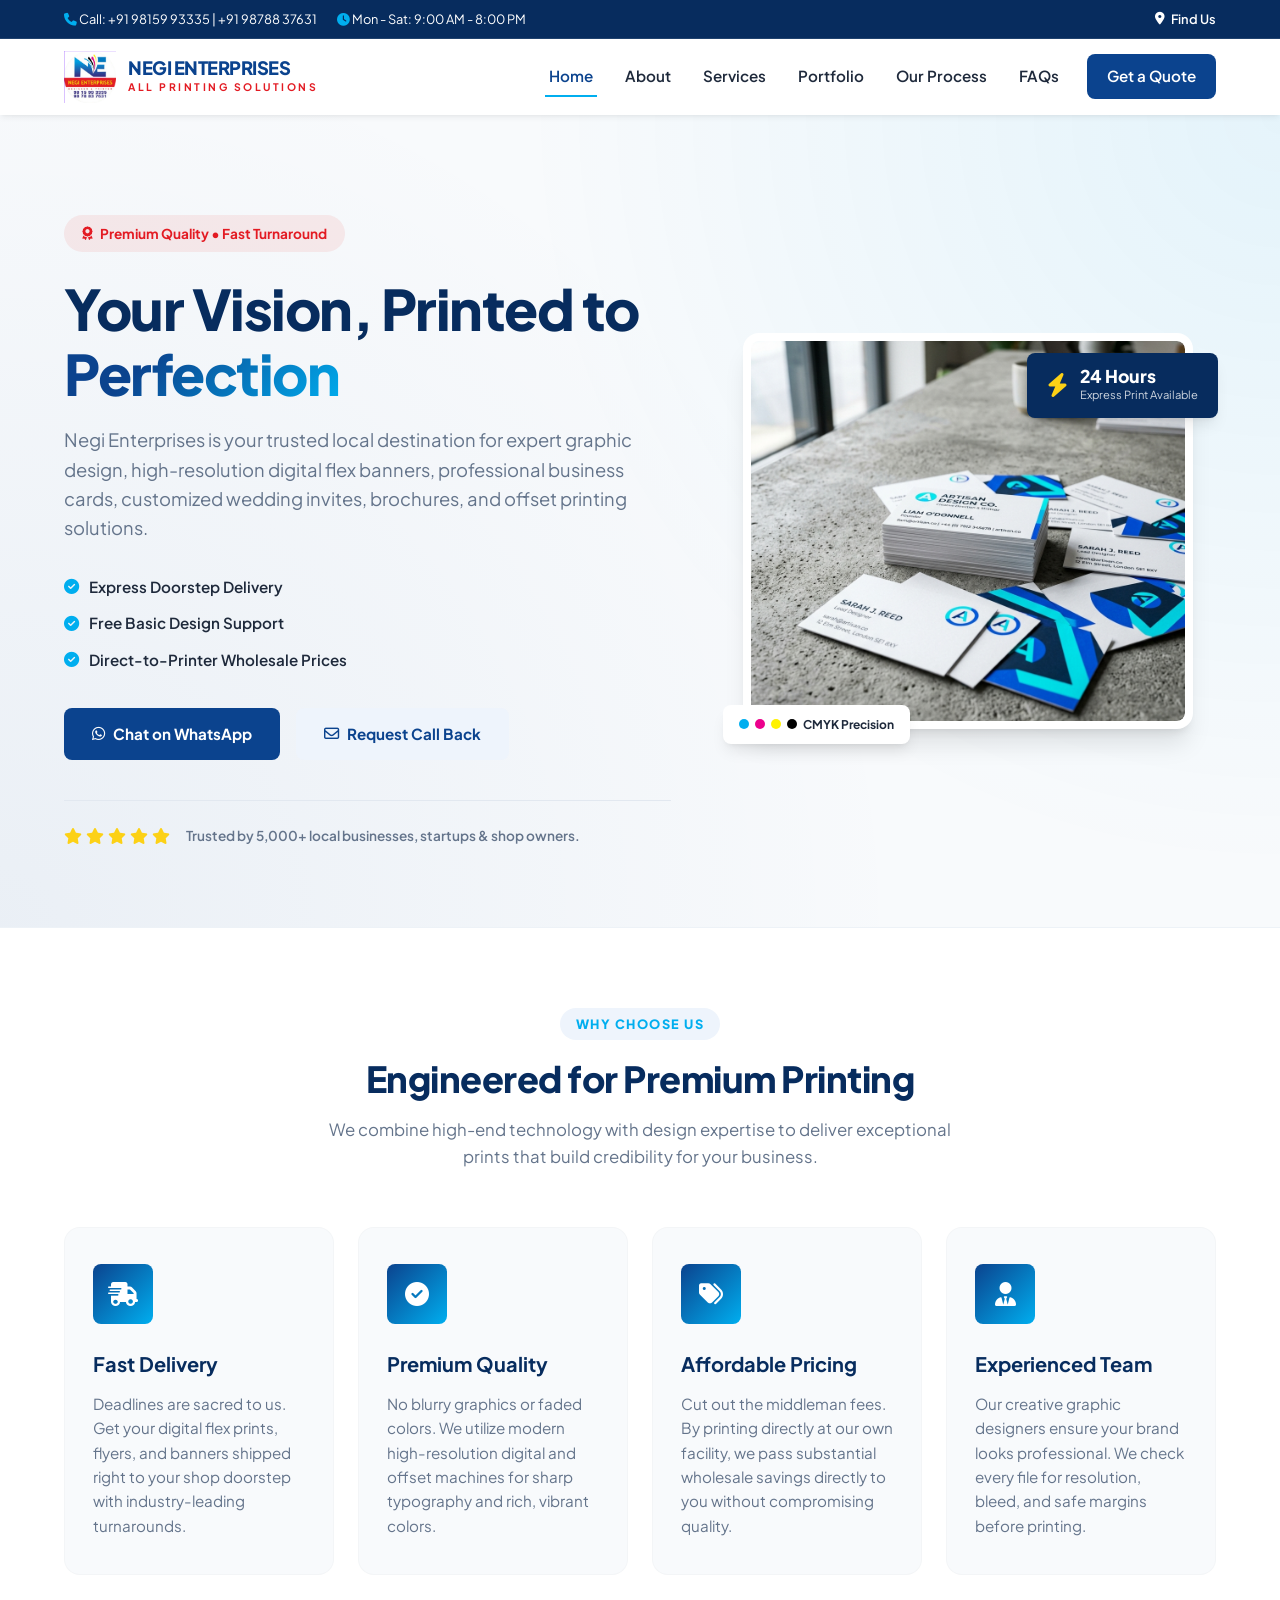
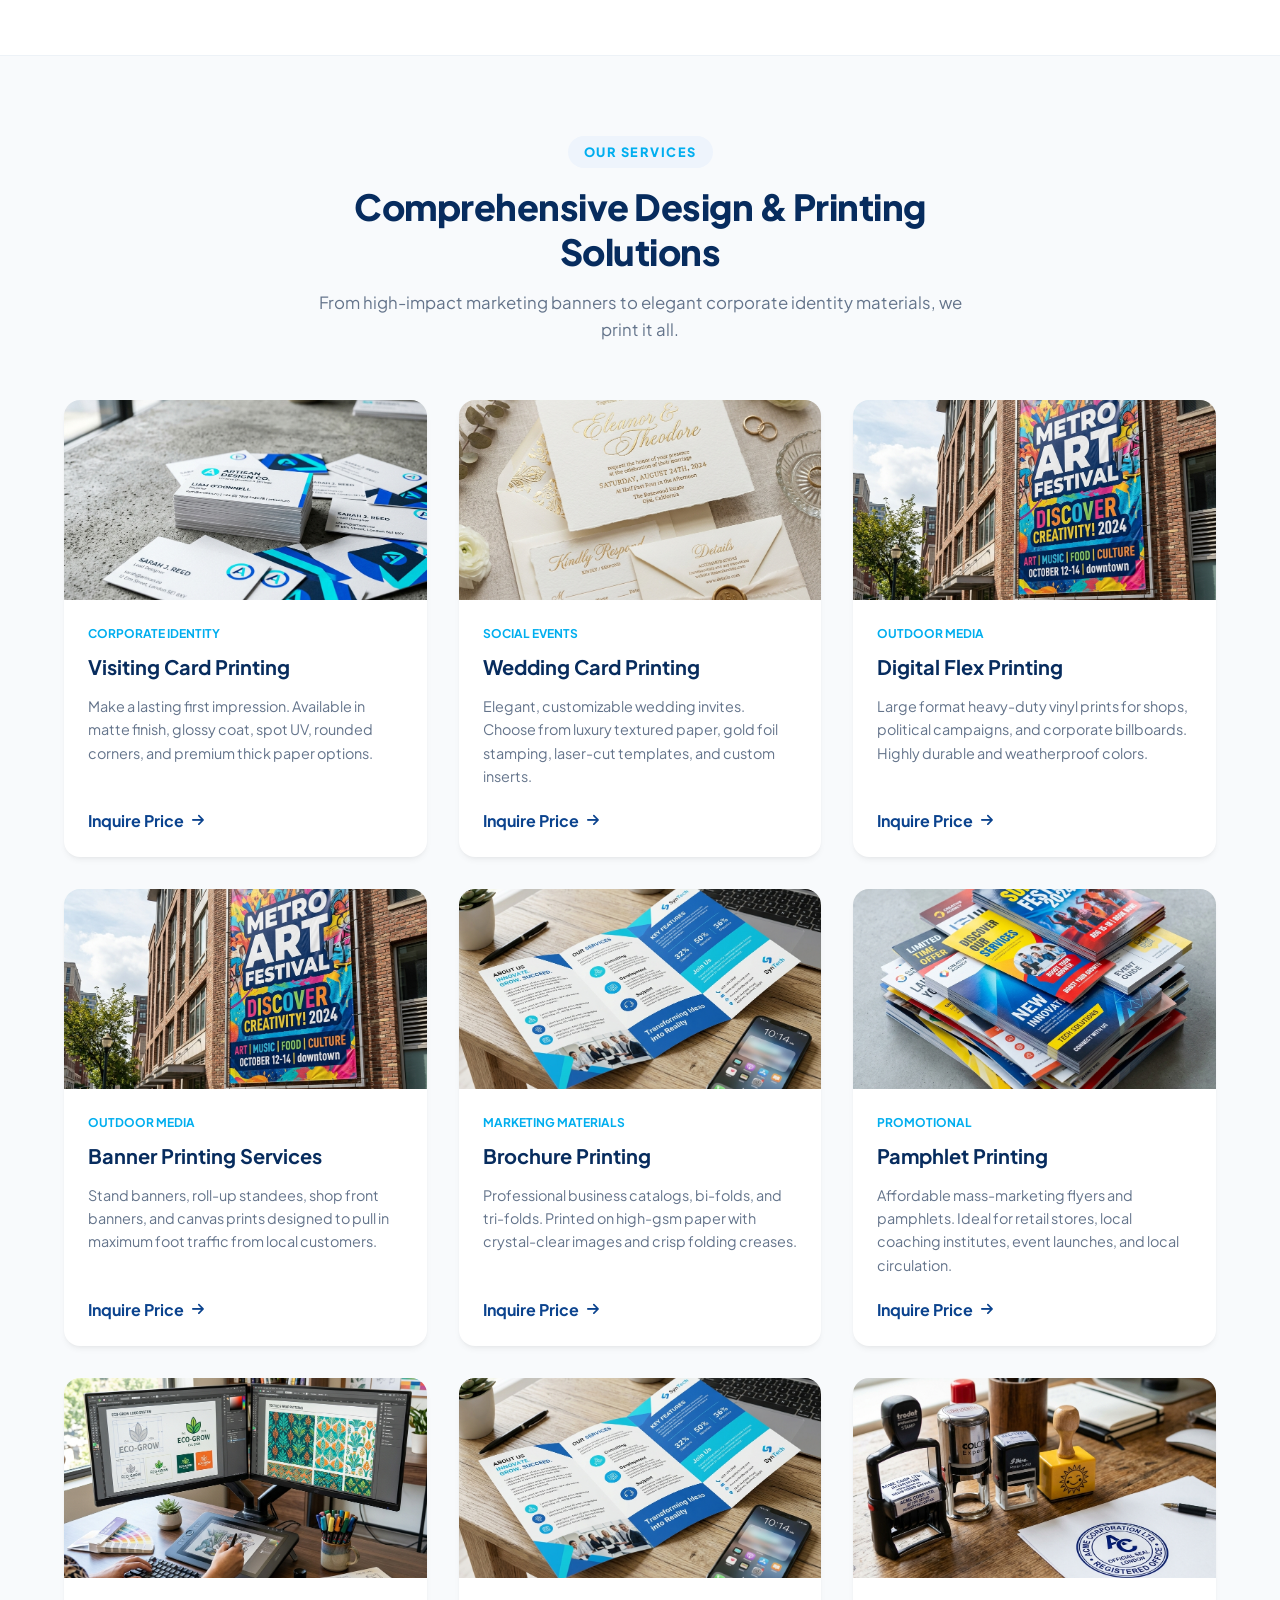
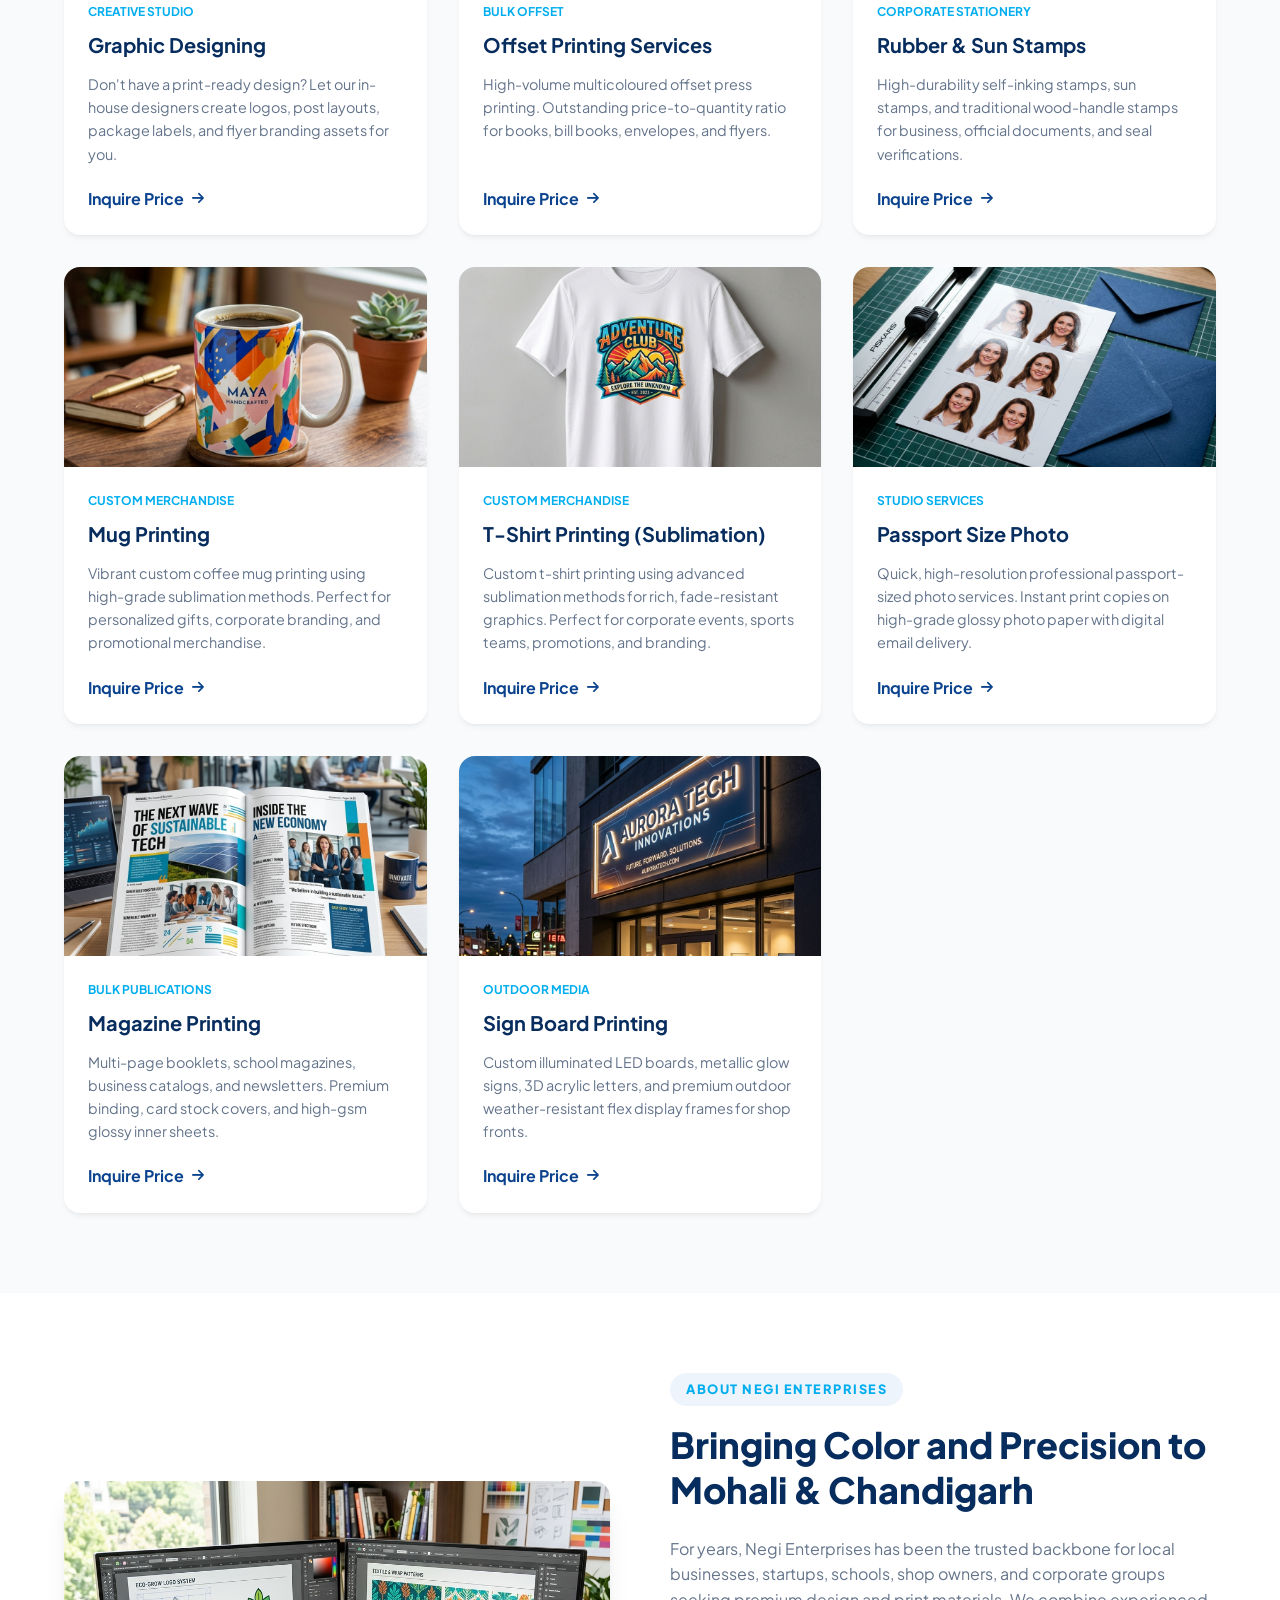
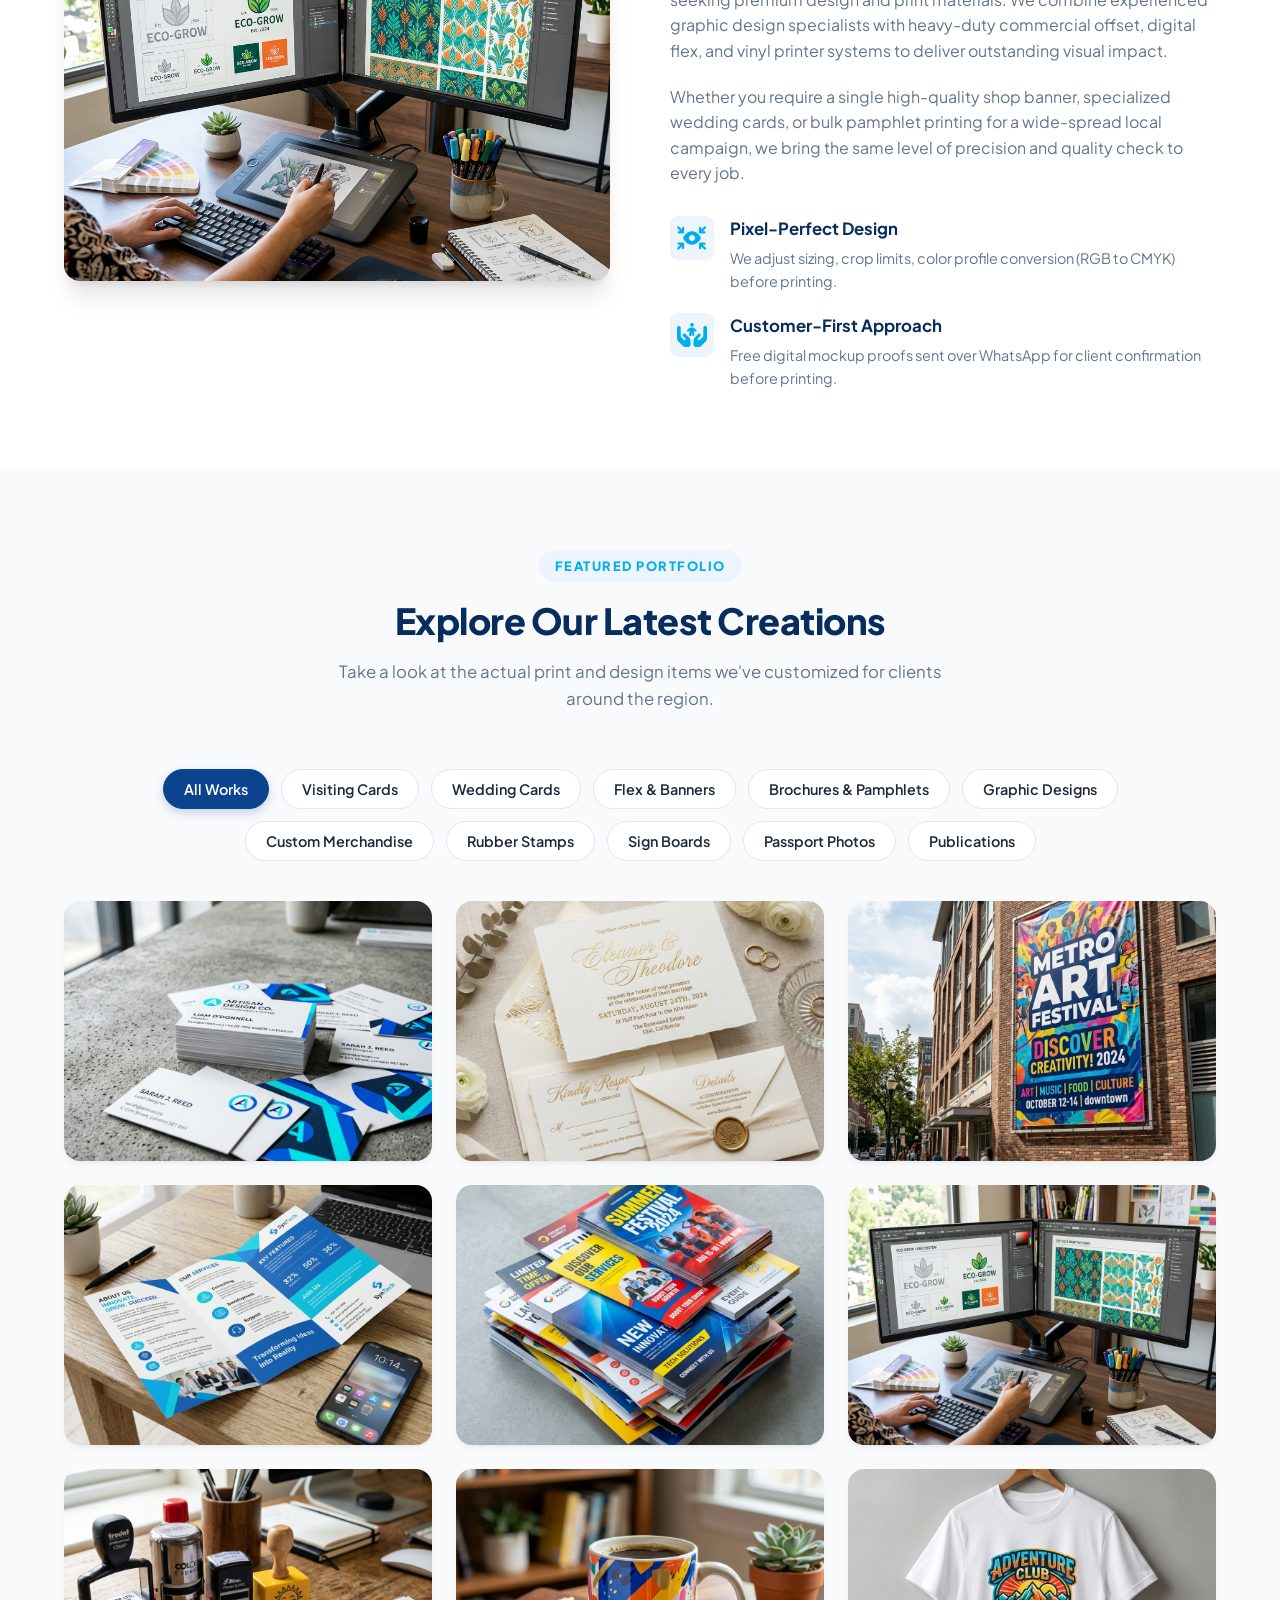
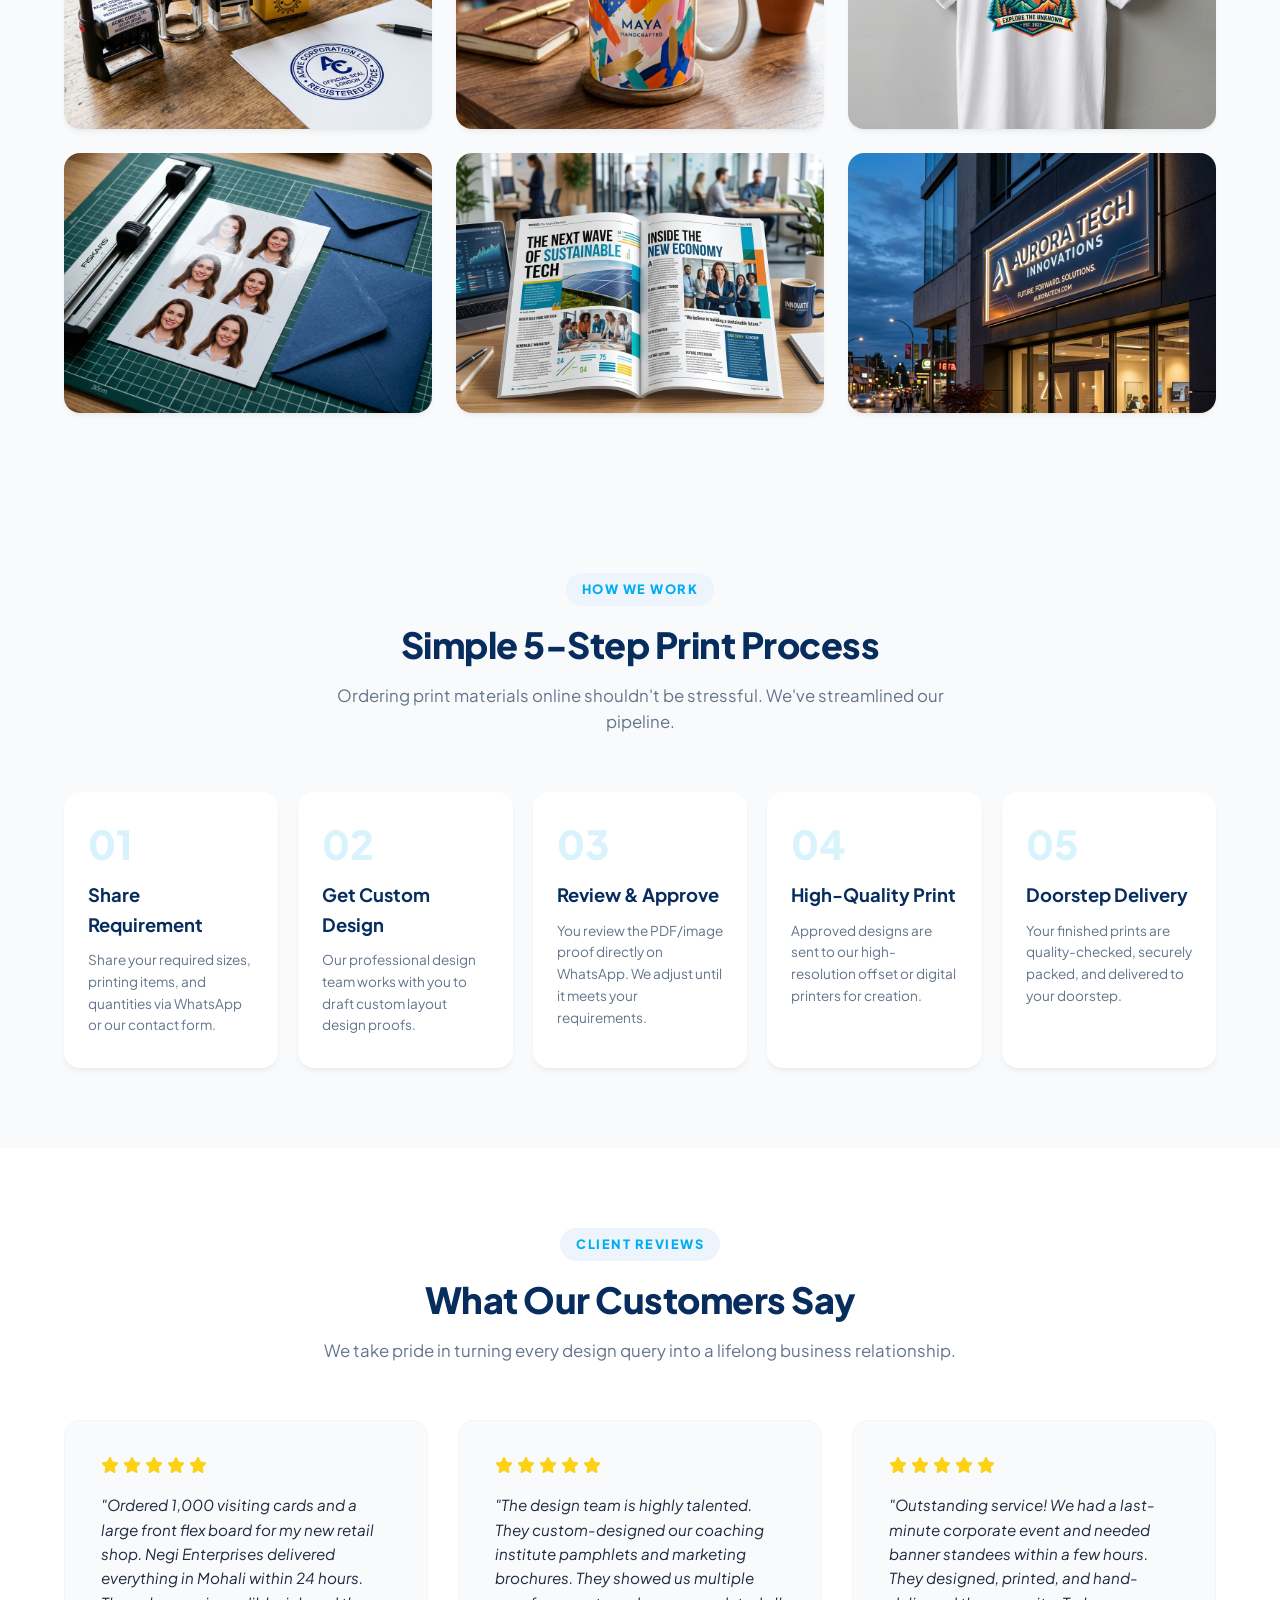
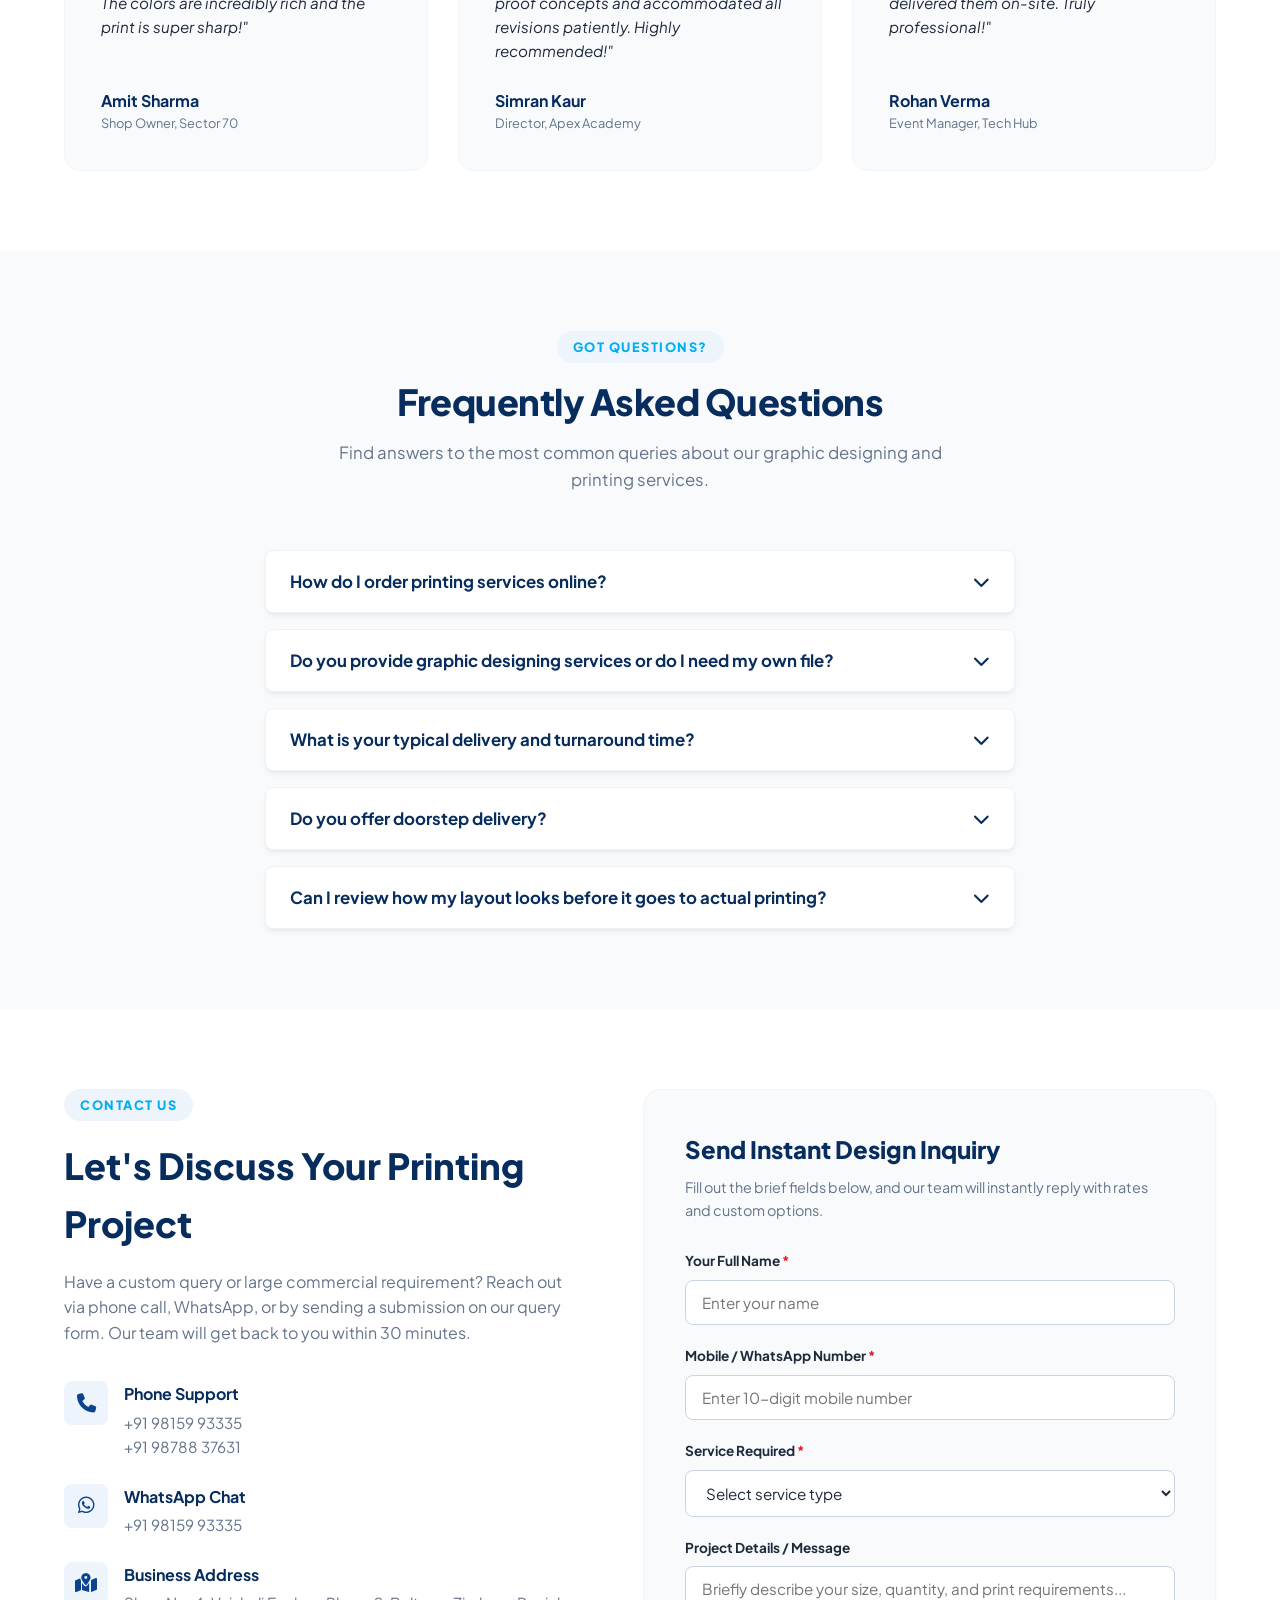
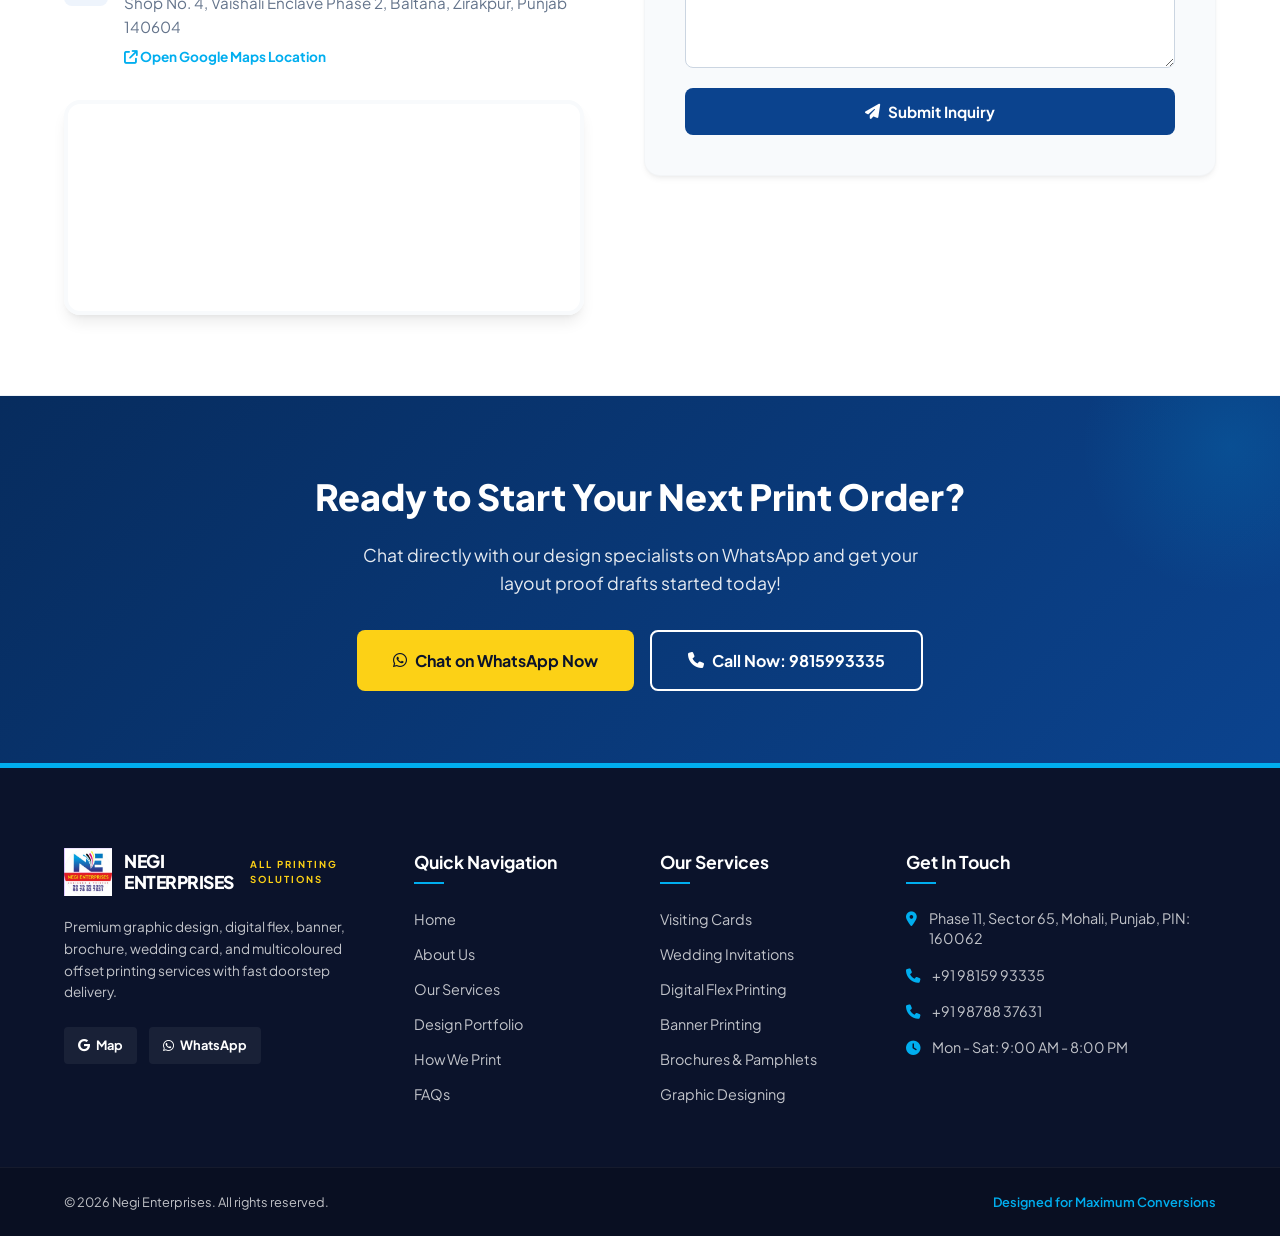
==== index.html @ bcbd2b9d "Add files via upload" ====
<!DOCTYPE html>
<html lang="en">
<head>
    <meta charset="UTF-8">
    <meta name="viewport" content="width=device-width, initial-scale=1.0">
    <title>Negi Enterprises | All printing solutions</title>
     <link rel="icon" href="C:\Users\Lucky\.gemini\antigravity\scratch\negi-enterprises\assets\logo.png" type="image/x-icon">
    
    <!-- SEO Meta Tags -->
    <meta name="description" content="Negi Enterprises offers professional graphic design and high-quality printing services in Mohali/Chandigarh. Visiting cards, wedding cards, flex printing, banners, brochures & pamphlets with doorstep delivery.">
    <meta name="keywords" content="printing services, graphic design, visiting cards, wedding cards, flex printing, banners, offset printing, brochures, pamphlets, Negi Enterprises Baltana, Negi Enterprises printing, Negi enterprises">
    <meta name="author" content="Negi Enterprises">

    <!-- Open Graph / Facebook -->
    <meta property="og:type" content="website">
    <meta property="og:url" content="https://maps.app.goo.gl/CUWKExjAv3d88imi9">
    <meta property="og:title" content="Negi Enterprises | Premium Graphic Designing & Printing Services">
    <meta property="og:description" content="High-quality printing & expert graphic design services. Get instant custom quotes, doorstep delivery, and premium quality offset, flex, and digital banner printing.">
    <meta property="og:image" content="assets/logo.png">

    <!-- Twitter -->
    <meta property="twitter:card" content="summary_large_image">
    <meta property="twitter:title" content="Negi Enterprises | Premium Graphic Designing & Printing Services">
    <meta property="twitter:description" content="High-quality printing & expert graphic design services. Get instant custom quotes, doorstep delivery, and premium quality offset, flex, and digital banner printing.">
    <meta property="twitter:image" content="assets/logo.png">

    <!-- Google Fonts -->
    <link rel="preconnect" href="https://fonts.googleapis.com">
    <link rel="preconnect" href="https://fonts.gstatic.com" crossorigin>
    <link href="https://fonts.googleapis.com/css2?family=Plus+Jakarta+Sans:wght@300;400;500;600;700;800&display=swap" rel="stylesheet">
    
    <!-- Font Awesome Icons -->
    <link rel="stylesheet" href="https://cdnjs.cloudflare.com/ajax/libs/font-awesome/6.4.0/css/all.min.css">
    
    <!-- Custom CSS -->
    <link rel="stylesheet" href="index.css">

    <!-- Local Business Schema Markup -->
    <script type="application/ld+json">
    {
      "@context": "https://schema.org",
      "@type": "LocalBusiness",
      "name": "Negi Enterprises",
      "image": "assets/logo.png",
      "telephone": "+919815993335",
      "url": "https://maps.app.goo.gl/CUWKExjAv3d88imi9",
      "address": {
        "@type": "PostalAddress",
        "streetAddress": "Phase 11, Sector 65",
        "addressLocality": "Mohali",
        "addressRegion": "Punjab",
        "postalCode": "160062",
        "addressCountry": "IN"
      },
      "geo": {
        "@type": "GeoCoordinates",
        "latitude": 30.6775,
        "longitude": 76.7352
      },
      "openingHoursSpecification": {
        "@type": "OpeningHoursSpecification",
        "dayOfWeek": [
          "Monday",
          "Tuesday",
          "Wednesday",
          "Thursday",
          "Friday",
          "Saturday"
        ],
        "opens": "09:00",
        "closes": "20:00"
      },
      "priceRange": "$$",
      "sameAs": [
        "https://maps.app.goo.gl/CUWKExjAv3d88imi9"
      ]
    }
    </script>
</head>
<body>

    <!-- Top Info Bar -->
    <div class="top-bar">
        <div class="container top-bar-content">
            <div class="top-info">
                <span><i class="fa-solid fa-phone"></i> Call: <a href="tel:+919815993335">+91 98159 93335</a> | <a href="tel:+919878837631">+91 98788 37631</a></span>
                <span><i class="fa-solid fa-clock"></i> Mon - Sat: 9:00 AM - 8:00 PM</span>
            </div>
            <div class="top-socials">
                <a href="https://maps.app.goo.gl/CUWKExjAv3d88imi9" target="_blank" aria-label="Find us on Google Maps"><i class="fa-solid fa-location-dot"></i> Find Us</a>
            </div>
        </div>
    </div>

    <!-- Header / Navbar -->
    <header class="header">
        <div class="container navbar">
            <a href="#" class="logo-area" aria-label="Negi Enterprises Home">
                <img src="assets/logo.png" alt="Negi Enterprises Logo" class="logo-img">
                <div class="logo-text">
                    <span class="brand-name">NEGI ENTERPRISES</span>
                    <span class="brand-tagline">ALL PRINTING SOLUTIONS</span>
                </div>
            </a>

            <button class="menu-toggle" id="menuToggle" aria-label="Toggle Navigation Menu">
                <i class="fa-solid fa-bars-staggered"></i>
            </button>

            <nav class="nav-links" id="navLinks">
                <a href="#home" class="nav-item active">Home</a>
                <a href="#about" class="nav-item">About</a>
                <a href="#services" class="nav-item">Services</a>
                <a href="#portfolio" class="nav-item">Portfolio</a>
                <a href="#process" class="nav-item">Our Process</a>
                <a href="#faqs" class="nav-item">FAQs</a>
                <a href="#contact" class="nav-item nav-cta">Get a Quote</a>
            </nav>
        </div>
    </header>

    <!-- Mobile Sticky Floating CTAs -->
    <div class="mobile-sticky-ctas">
        <a href="tel:+919815993335" class="sticky-btn sticky-call" aria-label="Call Now">
            <i class="fa-solid fa-phone"></i> Call Now
        </a>
        <a href="https://wa.me/919815993335?text=Hello%20Negi%20Enterprises%2C%20I%20am%20interested%20in%20your%20printing%20and%20design%20services.%20Please%20guide%20me." target="_blank" class="sticky-btn sticky-whatsapp" aria-label="Inquire on WhatsApp">
            <i class="fa-brands fa-whatsapp"></i> WhatsApp Now
        </a>
    </div>

    <main>
        <!-- Hero Section -->
        <section id="home" class="hero-section">
            <div class="container hero-grid">
                <div class="hero-content">
                    <div class="promo-badge">
                        <i class="fa-solid fa-award"></i> Premium Quality • Fast Turnaround
                    </div>
                    <h1>Your Vision, Printed to <span class="highlight-text">Perfection</span></h1>
                    <p class="hero-subtitle">Negi Enterprises is your trusted local destination for expert graphic design, high-resolution digital flex banners, professional business cards, customized wedding invites, brochures, and offset printing solutions.</p>
                    
                    <div class="hero-features-list">
                        <div class="h-feature-item">
                            <i class="fa-solid fa-circle-check"></i>
                            <span>Express Doorstep Delivery</span>
                        </div>
                        <div class="h-feature-item">
                            <i class="fa-solid fa-circle-check"></i>
                            <span>Free Basic Design Support</span>
                        </div>
                        <div class="h-feature-item">
                            <i class="fa-solid fa-circle-check"></i>
                            <span>Direct-to-Printer Wholesale Prices</span>
                        </div>
                    </div>

                    <div class="hero-actions">
                        <a href="https://wa.me/919815993335?text=Hello%20Negi%20Enterprises%2C%20I%20want%20to%20get%20a%20price%20quote%20for%20a%20printing%20project." target="_blank" class="btn btn-primary pulse">
                            <i class="fa-brands fa-whatsapp"></i> Chat on WhatsApp
                        </a>
                        <a href="#contact" class="btn btn-secondary">
                            <i class="fa-regular fa-envelope"></i> Request Call Back
                        </a>
                    </div>
                    
                    <div class="hero-trust">
                        <div class="trust-stars">
                            <i class="fa-solid fa-star"></i>
                            <i class="fa-solid fa-star"></i>
                            <i class="fa-solid fa-star"></i>
                            <i class="fa-solid fa-star"></i>
                            <i class="fa-solid fa-star"></i>
                        </div>
                        <span class="trust-text">Trusted by 5,000+ local businesses, startups & shop owners.</span>
                    </div>
                </div>
                
                <div class="hero-visual">
                    <div class="visual-wrapper">
                        <div class="main-mockup">
                            <img src="assets/portfolio/visiting-cards.png" alt="Negi Enterprises Design & Printing Display Showcase" class="hero-mockup-img">
                        </div>
                        <!-- Decorative visual blobs/badges representing printing process -->
                        <div class="color-splash-badge">
                            <div class="cmyk-dot cyan"></div>
                            <div class="cmyk-dot magenta"></div>
                            <div class="cmyk-dot yellow"></div>
                            <div class="cmyk-dot black"></div>
                            <span>CMYK Precision</span>
                        </div>
                        <div class="floating-stat-card">
                            <i class="fa-solid fa-bolt"></i>
                            <div>
                                <h4>24 Hours</h4>
                                <p>Express Print Available</p>
                            </div>
                        </div>
                    </div>
                </div>
            </div>
        </section>

        <!-- Trust / Benefits Section -->
        <section class="trust-section">
            <div class="container">
                <div class="section-header text-center">
                    <span class="sub-heading">Why Choose Us</span>
                    <h2>Engineered for Premium Printing</h2>
                    <p class="section-description">We combine high-end technology with design expertise to deliver exceptional prints that build credibility for your business.</p>
                </div>
                
                <div class="features-grid">
                    <!-- Feature Card 1 -->
                    <div class="feature-card">
                        <div class="feature-icon-wrapper">
                            <i class="fa-solid fa-truck-fast"></i>
                        </div>
                        <h3>Fast Delivery</h3>
                        <p>Deadlines are sacred to us. Get your digital flex prints, flyers, and banners shipped right to your shop doorstep with industry-leading turnarounds.</p>
                    </div>
                    <!-- Feature Card 2 -->
                    <div class="feature-card">
                        <div class="feature-icon-wrapper">
                            <i class="fa-solid fa-circle-check"></i>
                        </div>
                        <h3>Premium Quality</h3>
                        <p>No blurry graphics or faded colors. We utilize modern high-resolution digital and offset machines for sharp typography and rich, vibrant colors.</p>
                    </div>
                    <!-- Feature Card 3 -->
                    <div class="feature-card">
                        <div class="feature-icon-wrapper">
                            <i class="fa-solid fa-tags"></i>
                        </div>
                        <h3>Affordable Pricing</h3>
                        <p>Cut out the middleman fees. By printing directly at our own facility, we pass substantial wholesale savings directly to you without compromising quality.</p>
                    </div>
                    <!-- Feature Card 4 -->
                    <div class="feature-card">
                        <div class="feature-icon-wrapper">
                            <i class="fa-solid fa-user-tie"></i>
                        </div>
                        <h3>Experienced Team</h3>
                        <p>Our creative graphic designers ensure your brand looks professional. We check every file for resolution, bleed, and safe margins before printing.</p>
                    </div>
                </div>
            </div>
        </section>

        <!-- Services Section -->
        <section id="services" class="services-section">
            <div class="container">
                <div class="section-header text-center">
                    <span class="sub-heading">Our Services</span>
                    <h2>Comprehensive Design & Printing Solutions</h2>
                    <p class="section-description">From high-impact marketing banners to elegant corporate identity materials, we print it all.</p>
                </div>

                <div class="services-grid">
                    <!-- Service 1: Visiting Cards -->
                    <div class="service-card">
                        <div class="service-card-image">
                            <img src="assets/portfolio/visiting-cards.png" alt="Visiting Card Printing">
                        </div>
                        <div class="service-card-body">
                            <span class="service-category">Corporate Identity</span>
                            <h3>Visiting Card Printing</h3>
                            <p>Make a lasting first impression. Available in matte finish, glossy coat, spot UV, rounded corners, and premium thick paper options.</p>
                            <a href="https://wa.me/919815993335?text=Hello%20Negi%20Enterprises%2C%20I%20am%20interested%20in%20your%20Visiting%20Card%20Printing%20services.%20Please%20share%20the%20price%20catalog." target="_blank" class="service-link">
                                Inquire Price <i class="fa-solid fa-arrow-right"></i>
                            </a>
                        </div>
                    </div>

                    <!-- Service 2: Wedding Cards -->
                    <div class="service-card">
                        <div class="service-card-image">
                            <img src="assets/portfolio/wedding-cards.png" alt="Wedding Card Printing">
                        </div>
                        <div class="service-card-body">
                            <span class="service-category">Social Events</span>
                            <h3>Wedding Card Printing</h3>
                            <p>Elegant, customizable wedding invites. Choose from luxury textured paper, gold foil stamping, laser-cut templates, and custom inserts.</p>
                            <a href="https://wa.me/919815993335?text=Hello%20Negi%20Enterprises%2C%20I%20want%20to%20order%20Wedding%20Cards.%20Please%20share%20some%20templates%20and%20rates." target="_blank" class="service-link">
                                Inquire Price <i class="fa-solid fa-arrow-right"></i>
                            </a>
                        </div>
                    </div>

                    <!-- Service 3: Flex Printing Services -->
                    <div class="service-card">
                        <div class="service-card-image">
                            <img src="assets/portfolio/flex-printing.png" alt="Flex Printing Services">
                        </div>
                        <div class="service-card-body">
                            <span class="service-category">Outdoor Media</span>
                            <h3>Digital Flex Printing</h3>
                            <p>Large format heavy-duty vinyl prints for shops, political campaigns, and corporate billboards. Highly durable and weatherproof colors.</p>
                            <a href="https://wa.me/919815993335?text=Hello%20Negi%20Enterprises%2C%20I%20need%20Digital%20Flex%20Printing%20for%20my%20business.%20Please%20quote%20per%20sq%20ft." target="_blank" class="service-link">
                                Inquire Price <i class="fa-solid fa-arrow-right"></i>
                            </a>
                        </div>
                    </div>

                    <!-- Service 4: Banner Printing Services -->
                    <div class="service-card">
                        <div class="service-card-image">
                            <img src="assets/portfolio/flex-printing.png" alt="Banner Printing Services">
                        </div>
                        <div class="service-card-body">
                            <span class="service-category">Outdoor Media</span>
                            <h3>Banner Printing Services</h3>
                            <p>Stand banners, roll-up standees, shop front banners, and canvas prints designed to pull in maximum foot traffic from local customers.</p>
                            <a href="https://wa.me/919815993335?text=Hello%20Negi%20Enterprises%2C%20I%20am%20looking%20for%20Banner%20Printing%20and%20Standees.%20Please%20provide%20rates." target="_blank" class="service-link">
                                Inquire Price <i class="fa-solid fa-arrow-right"></i>
                            </a>
                        </div>
                    </div>

                    <!-- Service 5: Brochure Printing -->
                    <div class="service-card">
                        <div class="service-card-image">
                            <img src="assets/portfolio/brochures.png" alt="Brochure Printing">
                        </div>
                        <div class="service-card-body">
                            <span class="service-category">Marketing Materials</span>
                            <h3>Brochure Printing</h3>
                            <p>Professional business catalogs, bi-folds, and tri-folds. Printed on high-gsm paper with crystal-clear images and crisp folding creases.</p>
                            <a href="https://wa.me/919815993335?text=Hello%20Negi%20Enterprises%2C%20I%20want%20to%20print%20Brochures%20for%20my%20company.%20Please%20send%20catalog." target="_blank" class="service-link">
                                Inquire Price <i class="fa-solid fa-arrow-right"></i>
                            </a>
                        </div>
                    </div>

                    <!-- Service 6: Pamphlet Printing -->
                    <div class="service-card">
                        <div class="service-card-image">
                            <img src="assets/portfolio/pamphlets.png" alt="Pamphlet Printing">
                        </div>
                        <div class="service-card-body">
                            <span class="service-category">Promotional</span>
                            <h3>Pamphlet Printing</h3>
                            <p>Affordable mass-marketing flyers and pamphlets. Ideal for retail stores, local coaching institutes, event launches, and local circulation.</p>
                            <a href="https://wa.me/919815993335?text=Hello%20Negi%20Enterprises%2C%20I%20am%20interested%20in%20Pamphlet%20and%20Flyer%20printing.%20What%20is%20the%20price%20for%201000%20pieces%3F" target="_blank" class="service-link">
                                Inquire Price <i class="fa-solid fa-arrow-right"></i>
                            </a>
                        </div>
                    </div>

                    <!-- Service 7: Graphic Designing Services -->
                    <div class="service-card">
                        <div class="service-card-image">
                            <img src="assets/portfolio/graphic-design.png" alt="Graphic Designing Services">
                        </div>
                        <div class="service-card-body">
                            <span class="service-category">Creative Studio</span>
                            <h3>Graphic Designing</h3>
                            <p>Don't have a print-ready design? Let our in-house designers create logos, post layouts, package labels, and flyer branding assets for you.</p>
                            <a href="https://wa.me/919815993335?text=Hello%20Negi%20Enterprises%2C%20I%20need%20custom%20Graphic%20Designing%20support%20for%20my%20brand.%20Let%2527s%20discuss." target="_blank" class="service-link">
                                Inquire Price <i class="fa-solid fa-arrow-right"></i>
                            </a>
                        </div>
                    </div>

                    <!-- Service 8: Offset Printing Services -->
                    <div class="service-card">
                        <div class="service-card-image">
                            <img src="assets/portfolio/brochures.png" alt="Multicoloured Offset Printing Services">
                        </div>
                        <div class="service-card-body">
                            <span class="service-category">Bulk Offset</span>
                            <h3>Offset Printing Services</h3>
                            <p>High-volume multicoloured offset press printing. Outstanding price-to-quantity ratio for books, bill books, envelopes, and flyers.</p>
                            <a href="https://wa.me/919815993335?text=Hello%20Negi%20Enterprises%2C%20I%20want%20to%20inquire%20about%20Bulk%20Offset%20Printing%20for%20commercial%20billing/stationery." target="_blank" class="service-link">
                                Inquire Price <i class="fa-solid fa-arrow-right"></i>
                            </a>
                        </div>
                    </div>

                    <!-- Service 9: Rubber Stamps -->
                    <div class="service-card">
                        <div class="service-card-image">
                            <img src="assets/portfolio/rubber-stamps.png" alt="Rubber Stamps & Sun Stamps Printing">
                        </div>
                        <div class="service-card-body">
                            <span class="service-category">Corporate Stationery</span>
                            <h3>Rubber & Sun Stamps</h3>
                            <p>High-durability self-inking stamps, sun stamps, and traditional wood-handle stamps for business, official documents, and seal verifications.</p>
                            <a href="https://wa.me/919815993335?text=Hello%20Negi%20Enterprises%2C%20I%20am%20interested%20in%20custom%20Sun%20Stamps%20and%20Rubber%20Stamps%20printing.%20Please%20share%20templates%20and%20pricing." target="_blank" class="service-link">
                                Inquire Price <i class="fa-solid fa-arrow-right"></i>
                            </a>
                        </div>
                    </div>

                    <!-- Service 10: Mug Printing -->
                    <div class="service-card">
                        <div class="service-card-image">
                            <img src="assets/portfolio/mug-printing.png" alt="Mug Printing">
                        </div>
                        <div class="service-card-body">
                            <span class="service-category">Custom Merchandise</span>
                            <h3>Mug Printing</h3>
                            <p>Vibrant custom coffee mug printing using high-grade sublimation methods. Perfect for personalized gifts, corporate branding, and promotional merchandise.</p>
                            <a href="https://wa.me/919815993335?text=Hello%20Negi%20Enterprises%2C%20I%20am%20interested%20in%20custom%20Mug%20Printing.%20Please%20share%20rates%20for%20single/bulk%20orders." target="_blank" class="service-link">
                                Inquire Price <i class="fa-solid fa-arrow-right"></i>
                            </a>
                        </div>
                    </div>

                    <!-- Service 11: T-Shirt Printing -->
                    <div class="service-card">
                        <div class="service-card-image">
                            <img src="assets/portfolio/tshirt-printing.png" alt="T-Shirt Sublimation Printing">
                        </div>
                        <div class="service-card-body">
                            <span class="service-category">Custom Merchandise</span>
                            <h3>T-Shirt Printing (Sublimation)</h3>
                            <p>Custom t-shirt printing using advanced sublimation methods for rich, fade-resistant graphics. Perfect for corporate events, sports teams, promotions, and branding.</p>
                            <a href="https://wa.me/919815993335?text=Hello%20Negi%20Enterprises%2C%20I%20want%20to%20inquire%20about%20T-Shirt%20sublimation%20printing%20for%20my%20team/event." target="_blank" class="service-link">
                                Inquire Price <i class="fa-solid fa-arrow-right"></i>
                            </a>
                        </div>
                    </div>

                    <!-- Service 12: Passport Size Photo -->
                    <div class="service-card">
                        <div class="service-card-image">
                            <img src="assets/portfolio/passport-photos.png" alt="Passport Size Photo Services">
                        </div>
                        <div class="service-card-body">
                            <span class="service-category">Studio Services</span>
                            <h3>Passport Size Photo</h3>
                            <p>Quick, high-resolution professional passport-sized photo services. Instant print copies on high-grade glossy photo paper with digital email delivery.</p>
                            <a href="https://wa.me/919815993335?text=Hello%20Negi%20Enterprises%2C%20I%20want%20to%20inquire%20about%20Passport%20Size%20Photo%20printing%20services." target="_blank" class="service-link">
                                Inquire Price <i class="fa-solid fa-arrow-right"></i>
                            </a>
                        </div>
                    </div>

                    <!-- Service 13: Magazine Printing -->
                    <div class="service-card">
                        <div class="service-card-image">
                            <img src="assets/portfolio/magazine.png" alt="Magazine and Catalog Printing">
                        </div>
                        <div class="service-card-body">
                            <span class="service-category">Bulk Publications</span>
                            <h3>Magazine Printing</h3>
                            <p>Multi-page booklets, school magazines, business catalogs, and newsletters. Premium binding, card stock covers, and high-gsm glossy inner sheets.</p>
                            <a href="https://wa.me/919815993335?text=Hello%20Negi%20Enterprises%2C%20I%20want%20a%20price%20quote%20for%20Magazine%20and%20Booklet%20printing.%20Please%20share%20details." target="_blank" class="service-link">
                                Inquire Price <i class="fa-solid fa-arrow-right"></i>
                            </a>
                        </div>
                    </div>

                    <!-- Service 14: Sign Board -->
                    <div class="service-card">
                        <div class="service-card-image">
                            <img src="assets/portfolio/sign-board.png" alt="Sign Board Printing & Glow Signs">
                        </div>
                        <div class="service-card-body">
                            <span class="service-category">Outdoor Media</span>
                            <h3>Sign Board Printing</h3>
                            <p>Custom illuminated LED boards, metallic glow signs, 3D acrylic letters, and premium outdoor weather-resistant flex display frames for shop fronts.</p>
                            <a href="https://wa.me/919815993335?text=Hello%20Negi%20Enterprises%2C%20I%20need%20an%20outdoor%20Sign%20Board%20or%20LED%20Board%20for%20my%20shop.%20Let%27s%20discuss%20design%20and%20dimensions." target="_blank" class="service-link">
                                Inquire Price <i class="fa-solid fa-arrow-right"></i>
                            </a>
                        </div>
                    </div>
                </div>
            </div>
        </section>

        <!-- About Us Section -->
        <section id="about" class="about-section">
            <div class="container about-grid">
                <div class="about-visual">
                    <img src="assets/portfolio/graphic-design.png" alt="Negi Enterprises Designing workspace setup" class="about-img">
                </div>
                <div class="about-content">
                    <span class="sub-heading">About Negi Enterprises</span>
                    <h2>Bringing Color and Precision to Mohali & Chandigarh</h2>
                    <p>For years, Negi Enterprises has been the trusted backbone for local businesses, startups, schools, shop owners, and corporate groups seeking premium design and print materials. We combine experienced graphic design specialists with heavy-duty commercial offset, digital flex, and vinyl printer systems to deliver outstanding visual impact.</p>
                    
                    <p>Whether you require a single high-quality shop banner, specialized wedding cards, or bulk pamphlet printing for a wide-spread local campaign, we bring the same level of precision and quality check to every job.</p>
                    
                    <div class="about-features">
                        <div class="about-feat-item">
                            <i class="fa-solid fa-arrows-to-eye"></i>
                            <div>
                                <h4>Pixel-Perfect Design</h4>
                                <p>We adjust sizing, crop limits, color profile conversion (RGB to CMYK) before printing.</p>
                            </div>
                        </div>
                        <div class="about-feat-item">
                            <i class="fa-solid fa-hands-holding-child"></i>
                            <div>
                                <h4>Customer-First Approach</h4>
                                <p>Free digital mockup proofs sent over WhatsApp for client confirmation before printing.</p>
                            </div>
                        </div>
                    </div>
                </div>
            </div>
        </section>

        <!-- Portfolio / Gallery Section -->
        <section id="portfolio" class="portfolio-section">
            <div class="container">
                <div class="section-header text-center">
                    <span class="sub-heading">Featured Portfolio</span>
                    <h2>Explore Our Latest Creations</h2>
                    <p class="section-description">Take a look at the actual print and design items we've customized for clients around the region.</p>
                </div>

                <!-- Portfolio Filters -->
                <div class="portfolio-filters">
                    <button class="filter-btn active" data-filter="all">All Works</button>
                    <button class="filter-btn" data-filter="visiting">Visiting Cards</button>
                    <button class="filter-btn" data-filter="wedding">Wedding Cards</button>
                    <button class="filter-btn" data-filter="flex">Flex & Banners</button>
                    <button class="filter-btn" data-filter="brochure">Brochures & Pamphlets</button>
                    <button class="filter-btn" data-filter="graphic">Graphic Designs</button>
                    <button class="filter-btn" data-filter="merchandise">Custom Merchandise</button>
                    <button class="filter-btn" data-filter="stamps">Rubber Stamps</button>
                    <button class="filter-btn" data-filter="signage">Sign Boards</button>
                    <button class="filter-btn" data-filter="photos">Passport Photos</button>
                    <button class="filter-btn" data-filter="publications">Publications</button>
                </div>

                <!-- Portfolio Grid -->
                <div class="portfolio-grid" id="portfolioGrid">
                    <!-- Item 1: Visiting Cards -->
                    <div class="portfolio-item show" data-category="visiting">
                        <div class="portfolio-card">
                            <img src="assets/portfolio/visiting-cards.png" alt="Visiting Card Mockup">
                            <div class="portfolio-hover">
                                <h3>Matte Finished Visiting Cards</h3>
                                <p>Spec: 350 GSM premium paper, Double-sided color printing</p>
                                <a href="https://wa.me/919815993335?text=Hello%20Negi%20Enterprises%2C%20I%20like%20your%20Matte%20Visiting%20Card%20portfolio%20sample.%20Can%20we%20design%20a%20similar%20card%3F" target="_blank" class="portfolio-cta">
                                    <i class="fa-brands fa-whatsapp"></i> Order Similar Design
                                </a>
                            </div>
                        </div>
                    </div>

                    <!-- Item 2: Wedding Cards -->
                    <div class="portfolio-item show" data-category="wedding">
                        <div class="portfolio-card">
                            <img src="assets/portfolio/wedding-cards.png" alt="Wedding Invites Mockup">
                            <div class="portfolio-hover">
                                <h3>Elegant Gold Foil Wedding Invites</h3>
                                <p>Spec: Textured handmade sheet, custom laser cut sleeves</p>
                                <a href="https://wa.me/919815993335?text=Hello%20Negi%20Enterprises%2C%20I%20am%20interested%20in%20the%20Gold%20Foil%20Wedding%20Cards%20portfolio%20sample.%20Please%20share%20cost." target="_blank" class="portfolio-cta">
                                    <i class="fa-brands fa-whatsapp"></i> Order Similar Design
                                </a>
                            </div>
                        </div>
                    </div>

                    <!-- Item 3: Flex -->
                    <div class="portfolio-item show" data-category="flex">
                        <div class="portfolio-card">
                            <img src="assets/portfolio/flex-printing.png" alt="Digital Flex Banner Mockup">
                            <div class="portfolio-hover">
                                <h3>High-Gloss Store Front Banner</h3>
                                <p>Spec: Weatherproof heavy star flex, metal ring eyelets</p>
                                <a href="https://wa.me/919815993335?text=Hello%20Negi%20Enterprises%2C%20I%20want%20a%20high-gloss%20shop%20banner%20like%20the%20one%20in%20your%20flex%20portfolio." target="_blank" class="portfolio-cta">
                                    <i class="fa-brands fa-whatsapp"></i> Order Similar Design
                                </a>
                            </div>
                        </div>
                    </div>

                    <!-- Item 4: Brochures -->
                    <div class="portfolio-item show" data-category="brochure">
                        <div class="portfolio-card">
                            <img src="assets/portfolio/brochures.png" alt="Corporate Catalog Mockup">
                            <div class="portfolio-hover">
                                <h3>Tri-Fold Corporate Catalogues</h3>
                                <p>Spec: 170 GSM art paper, folding creases, soft lamination</p>
                                <a href="https://wa.me/919815993335?text=Hello%20Negi%20Enterprises%2C%20I%20am%20looking%20for%20Tri-Fold%20Brochures%20similar%20to%20your%20portfolio%20example." target="_blank" class="portfolio-cta">
                                    <i class="fa-brands fa-whatsapp"></i> Order Similar Design
                                </a>
                            </div>
                        </div>
                    </div>

                    <!-- Item 5: Pamphlets -->
                    <div class="portfolio-item show" data-category="brochure">
                        <div class="portfolio-card">
                            <img src="assets/portfolio/pamphlets.png" alt="Promotional Flyer Mockup">
                            <div class="portfolio-hover">
                                <h3>Promotional Advertising Flyers</h3>
                                <p>Spec: A5 size, lightweight glazed sheet, full color</p>
                                <a href="https://wa.me/919815993335?text=Hello%20Negi%20Enterprises%2C%20I%20want%20to%20print%20promotional%20flyers%20like%20the%20ones%20in%20your%20portfolio." target="_blank" class="portfolio-cta">
                                    <i class="fa-brands fa-whatsapp"></i> Order Similar Design
                                </a>
                            </div>
                        </div>
                    </div>

                    <!-- Item 6: Graphic Designs -->
                    <div class="portfolio-item show" data-category="graphic">
                        <div class="portfolio-card">
                            <img src="assets/portfolio/graphic-design.png" alt="Corporate Branding Graphic Design Mockup">
                            <div class="portfolio-hover">
                                <h3>Complete Corporate Branding Kits</h3>
                                <p>Spec: Vector logo design, letterheads, social media templates</p>
                                <a href="https://wa.me/919815993335?text=Hello%20Negi%20Enterprises%2C%20I%20need%20a%20complete%20Branding%20Kit%20designed%20by%20your%20team%20similar%20to%20your%20showcase." target="_blank" class="portfolio-cta">
                                    <i class="fa-brands fa-whatsapp"></i> Order Similar Design
                                </a>
                            </div>
                        </div>
                    </div>

                    <!-- Item 7: Rubber Stamps -->
                    <div class="portfolio-item show" data-category="stamps">
                        <div class="portfolio-card">
                            <img src="assets/portfolio/rubber-stamps.png" alt="Rubber Stamp Mockup">
                            <div class="portfolio-hover">
                                <h3>Corporate Self-Inking Seals</h3>
                                <p>Spec: Heavy-duty pre-inked sun stamps, smudge-free blue/red ink</p>
                                <a href="https://wa.me/919815993335?text=Hello%20Negi%20Enterprises%2C%20I%20am%20interested%20in%20custom%20rubber%20stamps%20similar%20to%20your%20portfolio." target="_blank" class="portfolio-cta">
                                    <i class="fa-brands fa-whatsapp"></i> Order Similar Design
                                </a>
                            </div>
                        </div>
                    </div>

                    <!-- Item 8: Mug Printing -->
                    <div class="portfolio-item show" data-category="merchandise">
                        <div class="portfolio-card">
                            <img src="assets/portfolio/mug-printing.png" alt="Mug Printing Mockup">
                            <div class="portfolio-hover">
                                <h3>Premium Ceramic Coffee Mugs</h3>
                                <p>Spec: 11oz gloss finish, full-wrap digital sublimation prints</p>
                                <a href="https://wa.me/919815993335?text=Hello%20Negi%20Enterprises%2C%20I%20want%20to%20order%20customized%20mugs%20like%20the%20ones%20in%20your%20portfolio." target="_blank" class="portfolio-cta">
                                    <i class="fa-brands fa-whatsapp"></i> Order Similar Design
                                </a>
                            </div>
                        </div>
                    </div>

                    <!-- Item 9: T-Shirt Printing -->
                    <div class="portfolio-item show" data-category="merchandise">
                        <div class="portfolio-card">
                            <img src="assets/portfolio/tshirt-printing.png" alt="T-Shirt Printing Mockup">
                            <div class="portfolio-hover">
                                <h3>Corporate Sublimation Tees</h3>
                                <p>Spec: Dry-fit micro-polyester, high-definition dye sublimation print</p>
                                <a href="https://wa.me/919815993335?text=Hello%20Negi%20Enterprises%2C%20I%20am%20interested%20in%20T-shirt%20printing%20similar%20to%20your%20portfolio%20sample." target="_blank" class="portfolio-cta">
                                    <i class="fa-brands fa-whatsapp"></i> Order Similar Design
                                </a>
                            </div>
                        </div>
                    </div>

                    <!-- Item 10: Passport Photo -->
                    <div class="portfolio-item show" data-category="photos">
                        <div class="portfolio-card">
                            <img src="assets/portfolio/passport-photos.png" alt="Passport Photo Mockup">
                            <div class="portfolio-hover">
                                <h3>High-Definition Passport Photos</h3>
                                <p>Spec: 35x45mm sizing, matte photo sheet, clean background editing</p>
                                <a href="https://wa.me/919815993335?text=Hello%20Negi%20Enterprises%2C%20I%20want%20to%20print%20passport%20photos%20like%20your%20portfolio%20specifications." target="_blank" class="portfolio-cta">
                                    <i class="fa-brands fa-whatsapp"></i> Order Similar Design
                                </a>
                            </div>
                        </div>
                    </div>

                    <!-- Item 11: Magazine -->
                    <div class="portfolio-item show" data-category="publications">
                        <div class="portfolio-card">
                            <img src="assets/portfolio/magazine.png" alt="Magazine Printing Mockup">
                            <div class="portfolio-hover">
                                <h3>Annual School & Corporate Magazines</h3>
                                <p>Spec: 300 GSM card covers, 130 GSM inner pages, perfect pin binding</p>
                                <a href="https://wa.me/919815993335?text=Hello%20Negi%20Enterprises%2C%20I%20am%20interested%20in%20magazine/booklet%20printing%20like%20your%20portfolio%20example." target="_blank" class="portfolio-cta">
                                    <i class="fa-brands fa-whatsapp"></i> Order Similar Design
                                </a>
                            </div>
                        </div>
                    </div>

                    <!-- Item 12: Sign Board -->
                    <div class="portfolio-item show" data-category="signage">
                        <div class="portfolio-card">
                            <img src="assets/portfolio/sign-board.png" alt="Sign Board Mockup">
                            <div class="portfolio-hover">
                                <h3>3D LED Acrylic Glow Signage</h3>
                                <p>Spec: Rustproof metal frame, bright waterproof LED strips, acrylic letters</p>
                                <a href="https://wa.me/919815993335?text=Hello%20Negi%20Enterprises%2C%20I%20am%20looking%20for%20shop%20signage/LED%20boards%20similar%20to%20your%20portfolio." target="_blank" class="portfolio-cta">
                                    <i class="fa-brands fa-whatsapp"></i> Order Similar Design
                                </a>
                            </div>
                        </div>
                    </div>
                </div>
            </div>
        </section>

        <!-- Process Section -->
        <section id="process" class="process-section">
            <div class="container">
                <div class="section-header text-center">
                    <span class="sub-heading">How We Work</span>
                    <h2>Simple 5-Step Print Process</h2>
                    <p class="section-description">Ordering print materials online shouldn't be stressful. We've streamlined our pipeline.</p>
                </div>

                <div class="process-grid">
                    <!-- Step 1 -->
                    <div class="process-step">
                        <div class="step-number">01</div>
                        <h3>Share Requirement</h3>
                        <p>Share your required sizes, printing items, and quantities via WhatsApp or our contact form.</p>
                    </div>
                    <!-- Step 2 -->
                    <div class="process-step">
                        <div class="step-number">02</div>
                        <h3>Get Custom Design</h3>
                        <p>Our professional design team works with you to draft custom layout design proofs.</p>
                    </div>
                    <!-- Step 3 -->
                    <div class="process-step">
                        <div class="step-number">03</div>
                        <h3>Review & Approve</h3>
                        <p>You review the PDF/image proof directly on WhatsApp. We adjust until it meets your requirements.</p>
                    </div>
                    <!-- Step 4 -->
                    <div class="process-step">
                        <div class="step-number">04</div>
                        <h3>High-Quality Print</h3>
                        <p>Approved designs are sent to our high-resolution offset or digital printers for creation.</p>
                    </div>
                    <!-- Step 5 -->
                    <div class="process-step">
                        <div class="step-number">05</div>
                        <h3>Doorstep Delivery</h3>
                        <p>Your finished prints are quality-checked, securely packed, and delivered to your doorstep.</p>
                    </div>
                </div>
            </div>
        </section>

        <!-- Testimonials Section -->
        <section class="testimonials-section">
            <div class="container">
                <div class="section-header text-center">
                    <span class="sub-heading">Client Reviews</span>
                    <h2>What Our Customers Say</h2>
                    <p class="section-description">We take pride in turning every design query into a lifelong business relationship.</p>
                </div>

                <div class="testimonials-grid">
                    <!-- Testimonial 1 -->
                    <div class="testimonial-card">
                        <div class="client-rating">
                            <i class="fa-solid fa-star"></i>
                            <i class="fa-solid fa-star"></i>
                            <i class="fa-solid fa-star"></i>
                            <i class="fa-solid fa-star"></i>
                            <i class="fa-solid fa-star"></i>
                        </div>
                        <p class="review-text">"Ordered 1,000 visiting cards and a large front flex board for my new retail shop. Negi Enterprises delivered everything in Mohali within 24 hours. The colors are incredibly rich and the print is super sharp!"</p>
                        <div class="client-meta">
                            <h4>Amit Sharma</h4>
                            <p>Shop Owner, Sector 70</p>
                        </div>
                    </div>

                    <!-- Testimonial 2 -->
                    <div class="testimonial-card">
                        <div class="client-rating">
                            <i class="fa-solid fa-star"></i>
                            <i class="fa-solid fa-star"></i>
                            <i class="fa-solid fa-star"></i>
                            <i class="fa-solid fa-star"></i>
                            <i class="fa-solid fa-star"></i>
                        </div>
                        <p class="review-text">"The design team is highly talented. They custom-designed our coaching institute pamphlets and marketing brochures. They showed us multiple proof concepts and accommodated all revisions patiently. Highly recommended!"</p>
                        <div class="client-meta">
                            <h4>Simran Kaur</h4>
                            <p>Director, Apex Academy</p>
                        </div>
                    </div>

                    <!-- Testimonial 3 -->
                    <div class="testimonial-card">
                        <div class="client-rating">
                            <i class="fa-solid fa-star"></i>
                            <i class="fa-solid fa-star"></i>
                            <i class="fa-solid fa-star"></i>
                            <i class="fa-solid fa-star"></i>
                            <i class="fa-solid fa-star"></i>
                        </div>
                        <p class="review-text">"Outstanding service! We had a last-minute corporate event and needed banner standees within a few hours. They designed, printed, and hand-delivered them on-site. Truly professional!"</p>
                        <div class="client-meta">
                            <h4>Rohan Verma</h4>
                            <p>Event Manager, Tech Hub</p>
                        </div>
                    </div>
                </div>
            </div>
        </section>

        <!-- FAQ Section -->
        <section id="faqs" class="faq-section">
            <div class="container">
                <div class="section-header text-center">
                    <span class="sub-heading">Got Questions?</span>
                    <h2>Frequently Asked Questions</h2>
                    <p class="section-description">Find answers to the most common queries about our graphic designing and printing services.</p>
                </div>

                <div class="faq-accordion">
                    <!-- FAQ 1 -->
                    <div class="faq-item">
                        <button class="faq-question">
                            <span>How do I order printing services online?</span>
                            <span class="faq-icon"><i class="fa-solid fa-chevron-down"></i></span>
                        </button>
                        <div class="faq-answer">
                            <p>It's simple! You can click any of the WhatsApp buttons to chat with us directly or fill out our Contact Query Form. You tell us the items you need (Visiting Cards, Banners, flyers, etc.), share dimensions, and our team will quote and proceed with design layouts immediately.</p>
                        </div>
                    </div>

                    <!-- FAQ 2 -->
                    <div class="faq-item">
                        <button class="faq-question">
                            <span>Do you provide graphic designing services or do I need my own file?</span>
                            <span class="faq-icon"><i class="fa-solid fa-chevron-down"></i></span>
                        </button>
                        <div class="faq-answer">
                            <p>We do both! If you already have design files (PDF, CDR, AI, PSD, or PNG), we will check the quality for free and print. If you don't have a design, our expert designers will build a customized, high-converting professional layout for you.</p>
                        </div>
                    </div>

                    <!-- FAQ 3 -->
                    <div class="faq-item">
                        <button class="faq-question">
                            <span>What is your typical delivery and turnaround time?</span>
                            <span class="faq-icon"><i class="fa-solid fa-chevron-down"></i></span>
                        </button>
                        <div class="faq-answer">
                            <p>Digital Flex Printing and Banner Printing usually take 12 to 24 hours. Visiting Cards, Wedding Cards, and offset items like flyers/booklets typically take 2 to 4 working days depending on quantity and finishing styles.</p>
                        </div>
                    </div>

                    <!-- FAQ 4 -->
                    <div class="faq-item">
                        <button class="faq-question">
                            <span>Do you offer doorstep delivery?</span>
                            <span class="faq-icon"><i class="fa-solid fa-chevron-down"></i></span>
                        </button>
                        <div class="faq-answer">
                            <p>Yes, we offer convenient doorstep delivery across Mohali, Chandigarh, and surrounding areas. For bulk print shipments outside our primary local zone, we coordinate reliable local courier dispatch services.</p>
                        </div>
                    </div>

                    <!-- FAQ 5 -->
                    <div class="faq-item">
                        <button class="faq-question">
                            <span>Can I review how my layout looks before it goes to actual printing?</span>
                            <span class="faq-icon"><i class="fa-solid fa-chevron-down"></i></span>
                        </button>
                        <div class="faq-answer">
                            <p>Absolutely. We never print without your express greenlight. Once we complete the graphic layout, we send high-resolution digital proof copies via WhatsApp/Email. Printing only begins once you review and reply with your approval.</p>
                        </div>
                    </div>
                </div>
            </div>
        </section>

        <!-- Contact Form & Map Section -->
        <section id="contact" class="contact-section">
            <div class="container contact-grid">
                <div class="contact-info-panel">
                    <span class="sub-heading">Contact Us</span>
                    <h2>Let's Discuss Your Printing Project</h2>
                    <p>Have a custom query or large commercial requirement? Reach out via phone call, WhatsApp, or by sending a submission on our query form. Our team will get back to you within 30 minutes.</p>
                    
                    <div class="contact-details-list">
                        <div class="c-info-item">
                            <div class="c-icon"><i class="fa-solid fa-phone"></i></div>
                            <div>
                                <h4>Phone Support</h4>
                                <p><a href="tel:+919815993335">+91 98159 93335</a></p>
                                <p><a href="tel:+919878837631">+91 98788 37631</a></p>
                            </div>
                        </div>

                        <div class="c-info-item">
                            <div class="c-icon"><i class="fa-brands fa-whatsapp"></i></div>
                            <div>
                                <h4>WhatsApp Chat</h4>
                                <p><a href="https://wa.me/919815993335?text=Hello%20Negi%20Enterprises%2C%20I%20have%20an%20urgent%20printing%20inquiry." target="_blank">+91 98159 93335</a></p>
                            </div>
                        </div>

                        <div class="c-info-item">
                            <div class="c-icon"><i class="fa-solid fa-map-location-dot"></i></div>
                            <div>
                                <h4>Business Address</h4>
                                <p>Shop No. 4, Vaishali Enclave Phase 2, Baltana, Zirakpur, Punjab 140604</p>
                                <p class="maps-hint"><a href="https://maps.app.goo.gl/CUWKExjAv3d88imi9" target="_blank"><i class="fa-solid fa-arrow-up-right-from-square"></i> Open Google Maps Location</a></p>
                            </div>
                        </div>
                    </div>

                    <!-- Small Map Embed Preview (using styled iframe mapping) -->
                    <div class="map-embed-wrapper">
                        <!-- Standard styled iframe referencing Mohali area for maps visual -->
                        <iframe 
                            src="https://www.google.com/maps/embed?pb=!1m14!1m8!1m3!1d21016.64896237625!2d76.8166566!3d30.6821262!3m2!1i1024!2i768!4f13.1!3m3!1m2!1s0x390fecaaa532eced%3A0xfe0d0b9819bdfbf6!2sNegi%20Enterprises%20FLEX%20BOARD%20%26%20PRINTING%20WORK!5e1!3m2!1sen!2sin!4v1781521837638!5m2!1sen!2sin" 
                            width="100%" 
                            height="200" 
                            style="border:0; border-radius:10px;" 
                            allowfullscreen="" 
                            loading="lazy" 
                            referrerpolicy="no-referrer-when-downgrade"
                            title="Negi Enterprises Google Map Location">
                        </iframe>
                    </div>
                </div>

                <div class="contact-form-panel">
                    <h3>Send Instant Design Inquiry</h3>
                    <p class="form-sub">Fill out the brief fields below, and our team will instantly reply with rates and custom options.</p>
                    
                    <form id="quoteForm" class="quote-form">
                        <div class="form-group">
                            <label for="clientName">Your Full Name <span class="required">*</span></label>
                            <input type="text" id="clientName" placeholder="Enter your name" required>
                        </div>
                        
                        <div class="form-group">
                            <label for="clientPhone">Mobile / WhatsApp Number <span class="required">*</span></label>
                            <input type="tel" id="clientPhone" placeholder="Enter 10-digit mobile number" pattern="[0-9]{10}" required>
                        </div>

                        <div class="form-group">
                            <label for="serviceType">Service Required <span class="required">*</span></label>
                            <select id="serviceType" required>
                                <option value="" disabled selected>Select service type</option>
                                <option value="Visiting Cards">Visiting Cards Printing</option>
                                <option value="Wedding Cards">Wedding Cards Printing</option>
                                <option value="Digital Flex Banner">Digital Flex Banner Printing</option>
                                <option value="Pamphlets & Flyers">Pamphlets & Flyers Printing</option>
                                <option value="Brochures / Catalogues">Brochures & Catalogues</option>
                                <option value="Graphic Designing">Custom Graphic Designing</option>
                                <option value="Bulk Offset Printing">Bulk Offset Printing</option>
                                <option value="Rubber & Sun Stamps">Rubber & Sun Stamps</option>
                                <option value="Mug Printing">Mug Printing</option>
                                <option value="T-Shirt Sublimation">T-Shirt Sublimation Printing</option>
                                <option value="Passport Size Photo">Passport Size Photo</option>
                                <option value="Magazine & Booklets">Magazine & Booklets Printing</option>
                                <option value="Sign Boards & LED">Sign Boards & LED Displays</option>
                                <option value="Other Design/Print">Other Print/Design Services</option>
                            </select>
                        </div>

                        <div class="form-group">
                            <label for="clientMessage">Project Details / Message</label>
                            <textarea id="clientMessage" rows="4" placeholder="Briefly describe your size, quantity, and print requirements..."></textarea>
                        </div>

                        <button type="submit" class="btn btn-primary btn-block">
                            <i class="fa-solid fa-paper-plane"></i> Submit Inquiry
                        </button>
                    </form>
                </div>
            </div>
        </section>

        <!-- Final CTA banner -->
        <section class="final-cta-section">
            <div class="container text-center">
                <h2>Ready to Start Your Next Print Order?</h2>
                <p>Chat directly with our design specialists on WhatsApp and get your layout proof drafts started today!</p>
                <div class="cta-actions">
                    <a href="https://wa.me/919815993335?text=Hello%20Negi%20Enterprises%2C%20I%20want%20to%20start%20a%20new%20printing%20order." target="_blank" class="btn btn-yellow btn-large">
                        <i class="fa-brands fa-whatsapp"></i> Chat on WhatsApp Now
                    </a>
                    <a href="tel:+919815993335" class="btn btn-outline-white btn-large">
                        <i class="fa-solid fa-phone"></i> Call Now: 9815993335
                    </a>
                </div>
            </div>
        </section>
    </main>

    <!-- Footer -->
    <footer class="footer">
        <div class="container footer-grid">
            <div class="footer-brand-col">
                <a href="#" class="logo-area">
                    <img src="assets/logo.png" alt="Negi Enterprises Logo" class="footer-logo">
                    <div class="footer-brand-name">NEGI ENTERPRISES</div>
<div class="footer-brand-tag">ALL PRINTING SOLUTIONS</div>
                </a>
                <p class="footer-desc">Premium graphic design, digital flex, banner, brochure, wedding card, and multicoloured offset printing services with fast doorstep delivery.</p>
                <div class="footer-social-links">
                    <a href="https://maps.app.goo.gl/CUWKExjAv3d88imi9" target="_blank" aria-label="Google Maps Business Location"><i class="fa-brands fa-google"></i> Map</a>
                    <a href="https://wa.me/919815993335" target="_blank" aria-label="WhatsApp Support Channel"><i class="fa-brands fa-whatsapp"></i> WhatsApp</a>
                </div>
            </div>

            <div class="footer-links-col">
                <h3>Quick Navigation</h3>
                <ul class="footer-links">
                    <li><a href="#home">Home</a></li>
                    <li><a href="#about">About Us</a></li>
                    <li><a href="#services">Our Services</a></li>
                    <li><a href="#portfolio">Design Portfolio</a></li>
                    <li><a href="#process">How We Print</a></li>
                    <li><a href="#faqs">FAQs</a></li>
                </ul>
            </div>

            <div class="footer-links-col">
                <h3>Our Services</h3>
                <ul class="footer-links">
                    <li><a href="#services">Visiting Cards</a></li>
                    <li><a href="#services">Wedding Invitations</a></li>
                    <li><a href="#services">Digital Flex Printing</a></li>
                    <li><a href="#services">Banner Printing</a></li>
                    <li><a href="#services">Brochures & Pamphlets</a></li>
                    <li><a href="#services">Graphic Designing</a></li>
                </ul>
            </div>

            <div class="footer-contact-col">
                <h3>Get In Touch</h3>
                <ul class="footer-contact-info">
                    <li><i class="fa-solid fa-location-dot"></i> Phase 11, Sector 65, Mohali, Punjab, PIN: 160062</li>
                    <li><i class="fa-solid fa-phone"></i> +91 98159 93335</li>
                    <li><i class="fa-solid fa-phone"></i> +91 98788 37631</li>
                    <li><i class="fa-solid fa-clock"></i> Mon - Sat: 9:00 AM - 8:00 PM</li>
                </ul>
            </div>
        </div>

        <div class="footer-bottom">
            <div class="container footer-bottom-content">
                <p>&copy; 2026 Negi Enterprises. All rights reserved.</p>
                <p class="designed-by">Designed for Maximum Conversions</p>
            </div>
        </div>
    </footer>

    <!-- Form Success Modal Dialog -->
    <div class="modal-backdrop" id="successModal">
        <div class="modal-card">
            <div class="modal-icon"><i class="fa-solid fa-circle-check"></i></div>
            <h2>Inquiry Sent Successfully!</h2>
            <p>Thank you, <span id="modalClientName">Customer</span>. We have registered your print request for <strong id="modalServiceType">Service</strong>.</p>
            <p class="modal-redirect-hint">To speed up processing, click the button below to forward your details directly to our WhatsApp support team.</p>
            
            <div class="modal-actions">
                <button class="btn btn-whatsapp-modal" id="modalRedirectBtn">
                    <i class="fa-brands fa-whatsapp"></i> Chat on WhatsApp Now
                </button>
                <button class="btn btn-close-modal" id="modalCloseBtn">Close</button>
            </div>
        </div>
    </div>

    <!-- Custom JS -->
    <script src="index.js"></script>
</body>
</html>
---- index.css ----
/* --------------------------------------------------
   Negi Enterprises - Design System & Custom Stylesheet
   Designed for High Conversion & Premium Aesthetics
   -------------------------------------------------- */

/* 1. Variable System */
:root {
    /* Color Palette */
    --color-primary: #0b438e;       /* Deep Royal Blue (Trust & Offset Ink) */
    --color-primary-dark: #072c5e;
    --color-primary-light: #eef4fc;
    
    --color-accent-sky: #00aeef;    /* Cyan/Sky Blue (Modern Digital printing) */
    --color-accent-red: #e31b23;    /* Vivid Red (High Conversion CTAs) */
    --color-accent-yellow: #fcd116; /* Bright Yellow (Highlights/Star Ratings) */
    
    --color-text-dark: #1e293b;     /* Slate 800 */
    --color-text-muted: #64748b;    /* Slate 500 */
    --color-bg-light: #f8fafc;      /* Slate 50 */
    --color-bg-white: #ffffff;
    --color-bg-dark: #0b132b;       /* Dark Navy (Premium Contrast) */
    
    /* Layout & Spacing */
    --container-width: 1200px;
    --border-radius-sm: 8px;
    --border-radius-md: 16px;
    --border-radius-lg: 24px;
    --transition-smooth: all 0.3s cubic-bezier(0.4, 0, 0.2, 1);
    --shadow-sm: 0 4px 6px -1px rgb(0 0 0 / 0.05), 0 2px 4px -2px rgb(0 0 0 / 0.05);
    --shadow-md: 0 10px 15px -3px rgb(0 0 0 / 0.08), 0 4px 6px -4px rgb(0 0 0 / 0.08);
    --shadow-lg: 0 20px 25px -5px rgb(0 0 0 / 0.1), 0 8px 10px -6px rgb(0 0 0 / 0.1);
    
    /* Typography */
    --font-family: 'Plus Jakarta Sans', system-ui, -apple-system, sans-serif;
}

/* 2. Reset & Basics */
*, *::before, *::after {
    box-sizing: border-box;
    margin: 0;
    padding: 0;
}

html {
    scroll-behavior: smooth;
    font-size: 16px;
}

body {
    font-family: var(--font-family);
    background-color: var(--color-bg-light);
    color: var(--color-text-dark);
    line-height: 1.6;
    overflow-x: hidden;
    -webkit-font-smoothing: antialiased;
}

img {
    max-width: 100%;
    height: auto;
    display: block;
}

a {
    color: inherit;
    text-decoration: none;
}

button, input, select, textarea {
    font-family: inherit;
    font-size: inherit;
    color: inherit;
}

/* Utility Containers */
.container {
    width: 100%;
    max-width: var(--container-width);
    margin: 0 auto;
    padding: 0 24px;
}

.text-center { text-align: center; }

/* 3. Button Design System */
.btn {
    display: inline-flex;
    align-items: center;
    justify-content: center;
    gap: 8px;
    padding: 14px 28px;
    border-radius: var(--border-radius-sm);
    font-weight: 700;
    font-size: 0.95rem;
    cursor: pointer;
    transition: var(--transition-smooth);
    border: none;
    outline: none;
}

.btn-primary {
    background-color: var(--color-primary);
    color: var(--color-bg-white);
}

.btn-primary:hover {
    background-color: var(--color-primary-dark);
    transform: translateY(-2px);
    box-shadow: var(--shadow-md);
}

.btn-secondary {
    background-color: var(--color-primary-light);
    color: var(--color-primary);
}

.btn-secondary:hover {
    background-color: #e0ecfa;
    transform: translateY(-2px);
}

.btn-yellow {
    background-color: var(--color-accent-yellow);
    color: var(--color-bg-dark);
}

.btn-yellow:hover {
    background-color: #ebd105;
    transform: translateY(-2px);
    box-shadow: 0 10px 20px rgba(252, 209, 22, 0.3);
}

.btn-outline-white {
    background-color: transparent;
    color: var(--color-bg-white);
    border: 2px solid var(--color-bg-white);
}

.btn-outline-white:hover {
    background-color: var(--color-bg-white);
    color: var(--color-primary);
    transform: translateY(-2px);
}

.btn-block {
    width: 100%;
}

/* 4. Top Info Bar & Sticky Header */
.top-bar {
    background-color: var(--color-primary-dark);
    color: var(--color-bg-white);
    font-size: 0.8rem;
    padding: 8px 0;
    border-bottom: 1px solid rgba(255, 255, 255, 0.1);
}

.top-bar-content {
    display: flex;
    justify-content: space-between;
    align-items: center;
    flex-wrap: wrap;
    gap: 8px;
}

.top-info {
    display: flex;
    gap: 20px;
    flex-wrap: wrap;
}

.top-info i {
    color: var(--color-accent-sky);
}

.top-info a:hover {
    text-decoration: underline;
}

.top-socials a {
    display: inline-flex;
    align-items: center;
    gap: 6px;
    font-weight: 600;
}

.top-socials a:hover {
    color: var(--color-accent-sky);
}

/* Header & Navbar */
.header {
    background-color: rgba(255, 255, 255, 0.9);
    backdrop-filter: blur(12px);
    -webkit-backdrop-filter: blur(12px);
    position: sticky;
    top: 0;
    z-index: 100;
    box-shadow: var(--shadow-sm);
    transition: var(--transition-smooth);
}

.navbar {
    display: flex;
    justify-content: space-between;
    align-items: center;
    padding: 12px 24px;
}

.logo-area {
    display: flex;
    align-items: center;
    gap: 12px;
}

.logo-img {
    height: 52px;
    width: 52px;
    object-fit: contain;
}

.logo-text {
    display: flex;
    flex-direction: column;
}

.brand-name {
    font-size: 1.15rem;
    font-weight: 800;
    color: var(--color-primary);
    letter-spacing: -0.5px;
    line-height: 1.2;
}

.brand-tagline {
    font-size: 0.65rem;
    font-weight: 700;
    color: var(--color-accent-red);
    letter-spacing: 2.5px;
}

.menu-toggle {
    display: none;
    background: none;
    border: none;
    font-size: 1.5rem;
    color: var(--color-primary);
    cursor: pointer;
}

.nav-links {
    display: flex;
    align-items: center;
    gap: 24px;
}

.nav-item {
    font-size: 0.95rem;
    font-weight: 600;
    color: var(--color-text-dark);
    padding: 8px 4px;
    position: relative;
    transition: var(--transition-smooth);
}

.nav-item::after {
    content: '';
    position: absolute;
    bottom: 0;
    left: 0;
    width: 0;
    height: 2px;
    background-color: var(--color-accent-sky);
    transition: var(--transition-smooth);
}

.nav-item:hover, .nav-item.active {
    color: var(--color-primary);
}

.nav-item:hover::after, .nav-item.active::after {
    width: 100%;
}

.nav-cta {
    background-color: var(--color-primary);
    color: var(--color-bg-white);
    padding: 10px 20px;
    border-radius: var(--border-radius-sm);
}

.nav-cta:hover {
    background-color: var(--color-primary-dark);
    color: var(--color-bg-white);
}

.nav-cta::after {
    display: none;
}

/* 5. Mobile Sticky Bottom CTA Bar */
.mobile-sticky-ctas {
    display: none; /* Desktop hidden */
}

/* 6. Section Headers */
section {
    padding: 80px 0;
}

.section-header {
    margin-bottom: 56px;
    max-width: 650px;
    margin-left: auto;
    margin-right: auto;
}

.sub-heading {
    display: inline-block;
    font-size: 0.8rem;
    font-weight: 800;
    text-transform: uppercase;
    letter-spacing: 1.5px;
    color: var(--color-accent-sky);
    background-color: var(--color-primary-light);
    padding: 6px 16px;
    border-radius: 50px;
    margin-bottom: 16px;
}

.section-header h2 {
    font-size: 2.25rem;
    font-weight: 800;
    color: var(--color-primary-dark);
    line-height: 1.25;
    letter-spacing: -0.5px;
    margin-bottom: 16px;
}

.section-description {
    color: var(--color-text-muted);
    font-size: 1.05rem;
}

/* 7. Hero Section Design */
.hero-section {
    background: radial-gradient(circle at 100% 0%, rgba(0,174,239,0.08) 0%, rgba(255,255,255,0) 50%),
                radial-gradient(circle at 0% 100%, rgba(11,67,142,0.06) 0%, rgba(255,255,255,0) 60%);
    padding: 100px 0 80px;
}

.hero-grid {
    display: grid;
    grid-template-columns: 1.1fr 0.9fr;
    gap: 48px;
    align-items: center;
}

.promo-badge {
    display: inline-flex;
    align-items: center;
    gap: 8px;
    font-size: 0.85rem;
    font-weight: 700;
    color: var(--color-accent-red);
    background-color: rgba(227, 27, 35, 0.08);
    padding: 8px 18px;
    border-radius: 50px;
    margin-bottom: 24px;
}

.hero-content h1 {
    font-size: 3.5rem;
    font-weight: 800;
    color: var(--color-primary-dark);
    line-height: 1.15;
    letter-spacing: -1.5px;
    margin-bottom: 20px;
}

.highlight-text {
    background: linear-gradient(135deg, var(--color-primary) 30%, var(--color-accent-sky) 100%);
    -webkit-background-clip: text;
    -webkit-text-fill-color: transparent;
}

.hero-subtitle {
    font-size: 1.15rem;
    color: var(--color-text-muted);
    margin-bottom: 32px;
}

.hero-features-list {
    display: flex;
    flex-direction: column;
    gap: 12px;
    margin-bottom: 36px;
}

.h-feature-item {
    display: flex;
    align-items: center;
    gap: 10px;
    font-weight: 600;
    font-size: 0.95rem;
}

.h-feature-item i {
    color: var(--color-accent-sky);
}

.hero-actions {
    display: flex;
    gap: 16px;
    flex-wrap: wrap;
    margin-bottom: 40px;
}

.hero-trust {
    display: flex;
    align-items: center;
    gap: 16px;
    border-top: 1px solid #e2e8f0;
    padding-top: 24px;
}

.trust-stars {
    display: flex;
    gap: 4px;
    color: var(--color-accent-yellow);
}

.trust-text {
    font-size: 0.85rem;
    font-weight: 600;
    color: var(--color-text-muted);
}

/* Hero Visual & Mockups Stack */
.hero-visual {
    position: relative;
    display: flex;
    justify-content: center;
    align-items: center;
}

.visual-wrapper {
    position: relative;
    width: 100%;
    max-width: 450px;
}

.main-mockup {
    border-radius: var(--border-radius-md);
    overflow: hidden;
    box-shadow: var(--shadow-lg);
    border: 8px solid var(--color-bg-white);
    background-color: var(--color-bg-white);
    transition: var(--transition-smooth);
}

.main-mockup:hover {
    transform: translateY(-5px);
}

.hero-mockup-img {
    width: 100%;
    height: 380px;
    object-fit: cover;
    border-radius: var(--border-radius-sm);
}

.color-splash-badge {
    position: absolute;
    bottom: -15px;
    left: -20px;
    background-color: var(--color-bg-white);
    padding: 10px 16px;
    border-radius: var(--border-radius-sm);
    box-shadow: var(--shadow-md);
    display: flex;
    align-items: center;
    gap: 6px;
    font-weight: 700;
    font-size: 0.75rem;
}

.cmyk-dot {
    width: 10px;
    height: 10px;
    border-radius: 50%;
}

.cmyk-dot.cyan { background-color: #00aeef; }
.cmyk-dot.magenta { background-color: #ec008c; }
.cmyk-dot.yellow { background-color: #fff200; }
.cmyk-dot.black { background-color: #000000; }

.floating-stat-card {
    position: absolute;
    top: 20px;
    right: -25px;
    background-color: var(--color-primary-dark);
    color: var(--color-bg-white);
    padding: 14px 20px;
    border-radius: var(--border-radius-sm);
    box-shadow: var(--shadow-md);
    display: flex;
    align-items: center;
    gap: 12px;
}

.floating-stat-card i {
    color: var(--color-accent-yellow);
    font-size: 1.5rem;
}

.floating-stat-card h4 {
    font-size: 1.1rem;
    font-weight: 800;
    line-height: 1.1;
}

.floating-stat-card p {
    font-size: 0.7rem;
    opacity: 0.8;
}

/* 8. Trust Benefits Grid */
.trust-section {
    background-color: var(--color-bg-white);
    border-top: 1px solid #edf2f7;
    border-bottom: 1px solid #edf2f7;
}

.features-grid {
    display: grid;
    grid-template-columns: repeat(auto-fit, minmax(250px, 1fr));
    gap: 24px;
}

.feature-card {
    background-color: var(--color-bg-light);
    padding: 36px 28px;
    border-radius: var(--border-radius-md);
    transition: var(--transition-smooth);
    border: 1px solid rgba(0, 0, 0, 0.02);
}

.feature-card:hover {
    transform: translateY(-8px);
    background-color: var(--color-bg-white);
    box-shadow: var(--shadow-lg);
    border-color: rgba(11, 67, 142, 0.08);
}

.feature-icon-wrapper {
    width: 60px;
    height: 60px;
    border-radius: var(--border-radius-sm);
    background: linear-gradient(135deg, var(--color-primary) 0%, var(--color-accent-sky) 100%);
    color: var(--color-bg-white);
    display: flex;
    align-items: center;
    justify-content: center;
    font-size: 1.5rem;
    margin-bottom: 24px;
}

.feature-card h3 {
    font-size: 1.25rem;
    font-weight: 700;
    color: var(--color-primary-dark);
    margin-bottom: 12px;
}

.feature-card p {
    color: var(--color-text-muted);
    font-size: 0.95rem;
}

/* 9. Services Grid Section */
.services-section {
    background-color: var(--color-bg-light);
}

.services-grid {
    display: grid;
    grid-template-columns: repeat(auto-fit, minmax(280px, 1fr));
    gap: 32px;
}

.service-card {
    background-color: var(--color-bg-white);
    border-radius: var(--border-radius-md);
    overflow: hidden;
    box-shadow: var(--shadow-sm);
    transition: var(--transition-smooth);
    display: flex;
    flex-direction: column;
}

.service-card:hover {
    transform: translateY(-8px);
    box-shadow: var(--shadow-lg);
}

.service-card-image {
    height: 200px;
    overflow: hidden;
    position: relative;
}

.service-card-image img {
    width: 100%;
    height: 100%;
    object-fit: cover;
    transition: var(--transition-smooth);
}

.service-card:hover .service-card-image img {
    transform: scale(1.08);
}

.service-card-body {
    padding: 24px;
    display: flex;
    flex-direction: column;
    flex-grow: 1;
}

.service-category {
    font-size: 0.75rem;
    font-weight: 700;
    text-transform: uppercase;
    color: var(--color-accent-sky);
    margin-bottom: 8px;
}

.service-card h3 {
    font-size: 1.25rem;
    font-weight: 700;
    color: var(--color-primary-dark);
    margin-bottom: 12px;
}

.service-card p {
    color: var(--color-text-muted);
    font-size: 0.9rem;
    margin-bottom: 20px;
    flex-grow: 1;
}

.service-link {
    display: inline-flex;
    align-items: center;
    gap: 8px;
    font-weight: 700;
    color: var(--color-primary);
    transition: var(--transition-smooth);
    align-self: flex-start;
}

.service-link i {
    font-size: 0.85rem;
    transition: var(--transition-smooth);
}

.service-link:hover {
    color: var(--color-accent-sky);
}

.service-link:hover i {
    transform: translateX(4px);
}

/* 10. About Us section */
.about-section {
    background-color: var(--color-bg-white);
}

.about-grid {
    display: grid;
    grid-template-columns: 1fr 1fr;
    gap: 60px;
    align-items: center;
}

.about-visual {
    border-radius: var(--border-radius-md);
    overflow: hidden;
    box-shadow: var(--shadow-lg);
}

.about-img {
    width: 100%;
    height: 400px;
    object-fit: cover;
}

.about-content h2 {
    font-size: 2.25rem;
    font-weight: 800;
    color: var(--color-primary-dark);
    line-height: 1.25;
    margin-bottom: 24px;
}

.about-content p {
    color: var(--color-text-muted);
    margin-bottom: 20px;
}

.about-features {
    display: flex;
    flex-direction: column;
    gap: 20px;
    margin-top: 30px;
}

.about-feat-item {
    display: flex;
    gap: 16px;
}

.about-feat-item i {
    font-size: 1.5rem;
    color: var(--color-accent-sky);
    width: 44px;
    height: 44px;
    border-radius: var(--border-radius-sm);
    background-color: var(--color-primary-light);
    display: flex;
    align-items: center;
    justify-content: center;
    flex-shrink: 0;
}

.about-feat-item h4 {
    font-size: 1.05rem;
    font-weight: 700;
    color: var(--color-primary-dark);
    margin-bottom: 4px;
}

.about-feat-item p {
    font-size: 0.9rem;
    color: var(--color-text-muted);
    margin-bottom: 0;
}

/* 11. Portfolio Filter Gallery */
.portfolio-filters {
    display: flex;
    justify-content: center;
    flex-wrap: wrap;
    gap: 12px;
    margin-bottom: 40px;
}

.filter-btn {
    background-color: var(--color-bg-white);
    color: var(--color-text-dark);
    padding: 10px 20px;
    border-radius: 50px;
    font-size: 0.9rem;
    font-weight: 600;
    cursor: pointer;
    transition: var(--transition-smooth);
    border: 1px solid #e2e8f0;
}

.filter-btn:hover, .filter-btn.active {
    background-color: var(--color-primary);
    color: var(--color-bg-white);
    border-color: var(--color-primary);
    box-shadow: 0 4px 10px rgba(11, 67, 142, 0.2);
}

.portfolio-grid {
    display: grid;
    grid-template-columns: repeat(auto-fill, minmax(320px, 1fr));
    gap: 24px;
}

.portfolio-item {
    display: none; /* Controlled via JS showing classes */
}

.portfolio-item.show {
    display: block;
    animation: fadeInUp 0.4s ease forwards;
}

.portfolio-card {
    position: relative;
    border-radius: var(--border-radius-md);
    overflow: hidden;
    box-shadow: var(--shadow-sm);
    height: 260px;
    background-color: var(--color-bg-white);
}

.portfolio-card img {
    width: 100%;
    height: 100%;
    object-fit: cover;
    transition: var(--transition-smooth);
}

.portfolio-hover {
    position: absolute;
    top: 0;
    left: 0;
    width: 100%;
    height: 100%;
    background: linear-gradient(to top, rgba(7, 44, 94, 0.95) 0%, rgba(11, 67, 142, 0.8) 100%);
    opacity: 0;
    display: flex;
    flex-direction: column;
    justify-content: center;
    padding: 30px;
    color: var(--color-bg-white);
    transition: var(--transition-smooth);
}

.portfolio-card:hover img {
    transform: scale(1.05);
}

.portfolio-card:hover .portfolio-hover {
    opacity: 1;
}

.portfolio-hover h3 {
    font-size: 1.25rem;
    font-weight: 700;
    margin-bottom: 8px;
    transform: translateY(15px);
    transition: var(--transition-smooth);
}

.portfolio-hover p {
    font-size: 0.85rem;
    opacity: 0.8;
    margin-bottom: 24px;
    transform: translateY(15px);
    transition: var(--transition-smooth);
    transition-delay: 0.05s;
}

.portfolio-cta {
    align-self: flex-start;
    background-color: var(--color-accent-sky);
    color: var(--color-bg-white);
    padding: 10px 18px;
    border-radius: var(--border-radius-sm);
    font-size: 0.85rem;
    font-weight: 700;
    display: inline-flex;
    align-items: center;
    gap: 8px;
    transform: translateY(15px);
    transition: var(--transition-smooth);
    transition-delay: 0.1s;
}

.portfolio-cta:hover {
    background-color: var(--color-bg-white);
    color: var(--color-primary);
}

.portfolio-card:hover h3,
.portfolio-card:hover p,
.portfolio-card:hover .portfolio-cta {
    transform: translateY(0);
}

/* 12. Process Steps Section */
.process-section {
    background-color: var(--color-bg-light);
}

.process-grid {
    display: grid;
    grid-template-columns: repeat(auto-fit, minmax(200px, 1fr));
    gap: 20px;
    position: relative;
}

.process-step {
    background-color: var(--color-bg-white);
    padding: 32px 24px;
    border-radius: var(--border-radius-md);
    position: relative;
    box-shadow: var(--shadow-sm);
    transition: var(--transition-smooth);
}

.process-step:hover {
    transform: translateY(-5px);
    box-shadow: var(--shadow-md);
}

.step-number {
    font-size: 2.5rem;
    font-weight: 800;
    color: rgba(0, 174, 239, 0.15);
    line-height: 1;
    margin-bottom: 16px;
    transition: var(--transition-smooth);
}

.process-step:hover .step-number {
    color: var(--color-accent-sky);
    transform: scale(1.1);
}

.process-step h3 {
    font-size: 1.15rem;
    font-weight: 700;
    color: var(--color-primary-dark);
    margin-bottom: 10px;
}

.process-step p {
    font-size: 0.85rem;
    color: var(--color-text-muted);
}

/* 13. Testimonials Grid */
.testimonials-section {
    background-color: var(--color-bg-white);
}

.testimonials-grid {
    display: grid;
    grid-template-columns: repeat(auto-fit, minmax(300px, 1fr));
    gap: 30px;
}

.testimonial-card {
    background-color: var(--color-bg-light);
    padding: 36px;
    border-radius: var(--border-radius-md);
    border: 1px solid rgba(0,0,0,0.02);
    display: flex;
    flex-direction: column;
}

.client-rating {
    color: var(--color-accent-yellow);
    margin-bottom: 20px;
    display: flex;
    gap: 4px;
}

.review-text {
    font-style: italic;
    color: var(--color-text-dark);
    font-size: 0.95rem;
    margin-bottom: 24px;
    flex-grow: 1;
}

.client-meta h4 {
    font-size: 1rem;
    font-weight: 700;
    color: var(--color-primary-dark);
}

.client-meta p {
    font-size: 0.8rem;
    color: var(--color-text-muted);
}

/* 14. FAQs Accordion */
.faq-section {
    background-color: var(--color-bg-light);
}

.faq-accordion {
    max-width: 750px;
    margin: 0 auto;
    display: flex;
    flex-direction: column;
    gap: 16px;
}

.faq-item {
    background-color: var(--color-bg-white);
    border-radius: var(--border-radius-sm);
    box-shadow: var(--shadow-sm);
    overflow: hidden;
    border: 1px solid #edf2f7;
    transition: var(--transition-smooth);
}

.faq-question {
    width: 100%;
    display: flex;
    justify-content: space-between;
    align-items: center;
    padding: 20px 24px;
    background: none;
    border: none;
    text-align: left;
    font-weight: 700;
    font-size: 1.05rem;
    color: var(--color-primary-dark);
    cursor: pointer;
    transition: var(--transition-smooth);
}

.faq-question:hover {
    color: var(--color-accent-sky);
}

.faq-icon {
    transition: var(--transition-smooth);
}

.faq-item.active {
    border-color: var(--color-primary-light);
    box-shadow: var(--shadow-md);
}

.faq-item.active .faq-icon {
    transform: rotate(180deg);
    color: var(--color-accent-sky);
}

.faq-answer {
    max-height: 0;
    overflow: hidden;
    transition: max-height 0.3s ease-out;
}

.faq-answer p {
    padding: 0 24px 24px;
    color: var(--color-text-muted);
    font-size: 0.95rem;
}

/* 15. Contact Section & Map Panel */
.contact-section {
    background-color: var(--color-bg-white);
    border-bottom: 1px solid #edf2f7;
}

.contact-grid {
    display: grid;
    grid-template-columns: 1fr 1.1fr;
    gap: 60px;
    align-items: start;
}

.contact-info-panel h2 {
    font-size: 2.25rem;
    font-weight: 800;
    color: var(--color-primary-dark);
    margin-bottom: 16px;
}

.contact-info-panel > p {
    color: var(--color-text-muted);
    margin-bottom: 36px;
}

.contact-details-list {
    display: flex;
    flex-direction: column;
    gap: 24px;
    margin-bottom: 32px;
}

.c-info-item {
    display: flex;
    gap: 16px;
}

.c-icon {
    width: 44px;
    height: 44px;
    border-radius: var(--border-radius-sm);
    background-color: var(--color-primary-light);
    color: var(--color-primary);
    display: flex;
    align-items: center;
    justify-content: center;
    font-size: 1.2rem;
    flex-shrink: 0;
}

.c-info-item h4 {
    font-size: 1rem;
    font-weight: 700;
    color: var(--color-primary-dark);
    margin-bottom: 4px;
}

.c-info-item p {
    font-size: 0.95rem;
    color: var(--color-text-muted);
}

.c-info-item a:hover {
    color: var(--color-primary);
    text-decoration: underline;
}

.maps-hint {
    margin-top: 4px;
}

.maps-hint a {
    color: var(--color-accent-sky);
    font-weight: 700;
    font-size: 0.85rem;
}

.map-embed-wrapper {
    overflow: hidden;
    border-radius: var(--border-radius-md);
    box-shadow: var(--shadow-md);
    border: 4px solid var(--color-bg-light);
}

/* Contact Form Panel */
.contact-form-panel {
    background-color: var(--color-bg-light);
    padding: 40px;
    border-radius: var(--border-radius-md);
    box-shadow: var(--shadow-sm);
    border: 1px solid rgba(0,0,0,0.02);
}

.contact-form-panel h3 {
    font-size: 1.5rem;
    font-weight: 800;
    color: var(--color-primary-dark);
    margin-bottom: 8px;
}

.form-sub {
    font-size: 0.9rem;
    color: var(--color-text-muted);
    margin-bottom: 28px;
}

.quote-form {
    display: flex;
    flex-direction: column;
    gap: 20px;
}

.form-group {
    display: flex;
    flex-direction: column;
    gap: 8px;
}

.form-group label {
    font-size: 0.85rem;
    font-weight: 700;
    color: var(--color-text-dark);
}

.form-group label .required {
    color: var(--color-accent-red);
}

.form-group input,
.form-group select,
.form-group textarea {
    padding: 12px 16px;
    border-radius: var(--border-radius-sm);
    border: 1.5px solid #cbd5e1;
    background-color: var(--color-bg-white);
    outline: none;
    font-size: 0.95rem;
    transition: var(--transition-smooth);
}

.form-group input:focus,
.form-group select:focus,
.form-group textarea:focus {
    border-color: var(--color-primary);
    box-shadow: 0 0 0 3px rgba(11, 67, 142, 0.1);
}

/* 16. Final CTA Section Banner */
.final-cta-section {
    background: linear-gradient(135deg, var(--color-primary-dark) 0%, var(--color-primary) 100%);
    color: var(--color-bg-white);
    padding: 72px 0;
    position: relative;
    overflow: hidden;
}

.final-cta-section::before {
    content: '';
    position: absolute;
    width: 300px;
    height: 300px;
    border-radius: 50%;
    background: radial-gradient(circle, rgba(0,174,239,0.15) 0%, rgba(255,255,255,0) 70%);
    top: -100px;
    right: -100px;
}

.final-cta-section h2 {
    font-size: 2.25rem;
    font-weight: 800;
    margin-bottom: 16px;
}

.final-cta-section p {
    font-size: 1.1rem;
    opacity: 0.9;
    max-width: 600px;
    margin: 0 auto 32px;
}

.cta-actions {
    display: flex;
    justify-content: center;
    gap: 16px;
    flex-wrap: wrap;
}

.btn-large {
    padding: 16px 36px;
    font-size: 1rem;
}

/* 17. Footer Column layout */
.footer {
    background-color: var(--color-bg-dark);
    color: rgba(255, 255, 255, 0.75);
    padding: 80px 0 0;
    font-size: 0.9rem;
    border-top: 5px solid var(--color-accent-sky);
}

.footer-grid {
    display: grid;
    grid-template-columns: 1.2fr 0.8fr 0.8fr 1.2fr;
    gap: 40px;
    margin-bottom: 60px;
}

.footer h3 {
    color: var(--color-bg-white);
    font-size: 1.1rem;
    font-weight: 700;
    margin-bottom: 24px;
    position: relative;
    padding-bottom: 8px;
}

.footer h3::after {
    content: '';
    position: absolute;
    bottom: 0;
    left: 0;
    width: 30px;
    height: 2px;
    background-color: var(--color-accent-sky);
}

.footer-brand-col .logo-area {
    margin-bottom: 20px;
}

.footer-logo {
    height: 48px;
    width: 48px;
    object-fit: contain;
}

.footer-brand-name {
    font-size: 1.1rem;
    font-weight: 800;
    color: var(--color-bg-white);
    letter-spacing: -0.5px;
    line-height: 1.2;
}

.footer-brand-tag {
    font-size: 0.6rem;
    font-weight: 700;
    color: var(--color-accent-yellow);
    letter-spacing: 2px;
}

.footer-desc {
    font-size: 0.85rem;
    line-height: 1.6;
    margin-bottom: 24px;
}

.footer-social-links {
    display: flex;
    gap: 12px;
}

.footer-social-links a {
    display: inline-flex;
    align-items: center;
    gap: 6px;
    background-color: rgba(255,255,255,0.06);
    color: var(--color-bg-white);
    padding: 8px 14px;
    border-radius: 4px;
    font-size: 0.8rem;
    font-weight: 700;
    transition: var(--transition-smooth);
}

.footer-social-links a:hover {
    background-color: var(--color-accent-sky);
    transform: translateY(-2px);
}

.footer-links {
    list-style: none;
    display: flex;
    flex-direction: column;
    gap: 12px;
}

.footer-links a {
    transition: var(--transition-smooth);
}

.footer-links a:hover {
    color: var(--color-accent-sky);
    padding-left: 4px;
}

.footer-contact-info {
    list-style: none;
    display: flex;
    flex-direction: column;
    gap: 16px;
}

.footer-contact-info li {
    display: flex;
    gap: 12px;
    line-height: 1.4;
}

.footer-contact-info i {
    color: var(--color-accent-sky);
    margin-top: 4px;
}

.footer-bottom {
    background-color: rgba(0, 0, 0, 0.2);
    padding: 24px 0;
    border-top: 1px solid rgba(255,255,255,0.05);
    font-size: 0.8rem;
}

.footer-bottom-content {
    display: flex;
    justify-content: space-between;
    align-items: center;
    flex-wrap: wrap;
    gap: 12px;
}

.designed-by {
    color: var(--color-accent-sky);
    font-weight: 600;
}

/* 18. Inquiry Success Modal Styling */
.modal-backdrop {
    position: fixed;
    top: 0;
    left: 0;
    width: 100vw;
    height: 100vh;
    background-color: rgba(11, 19, 43, 0.85);
    z-index: 1000;
    display: flex;
    align-items: center;
    justify-content: center;
    padding: 24px;
    opacity: 0;
    pointer-events: none;
    transition: var(--transition-smooth);
}

.modal-backdrop.open {
    opacity: 1;
    pointer-events: auto;
}

.modal-card {
    background-color: var(--color-bg-white);
    padding: 40px;
    border-radius: var(--border-radius-lg);
    box-shadow: var(--shadow-lg);
    max-width: 480px;
    width: 100%;
    text-align: center;
    transform: translateY(20px);
    transition: var(--transition-smooth);
}

.modal-backdrop.open .modal-card {
    transform: translateY(0);
}

.modal-icon {
    width: 72px;
    height: 72px;
    border-radius: 50%;
    background-color: #ecfdf5;
    color: #10b981;
    font-size: 2.5rem;
    display: flex;
    align-items: center;
    justify-content: center;
    margin: 0 auto 24px;
}

.modal-card h2 {
    font-size: 1.5rem;
    font-weight: 800;
    color: var(--color-primary-dark);
    margin-bottom: 12px;
}

.modal-card p {
    color: var(--color-text-muted);
    font-size: 0.95rem;
    line-height: 1.5;
    margin-bottom: 16px;
}

.modal-redirect-hint {
    background-color: var(--color-primary-light);
    color: var(--color-primary-dark);
    padding: 12px 16px;
    border-radius: var(--border-radius-sm);
    font-size: 0.85rem !important;
    font-weight: 600;
}

.modal-actions {
    display: flex;
    flex-direction: column;
    gap: 12px;
    margin-top: 24px;
}

.btn-whatsapp-modal {
    background-color: #25d366;
    color: var(--color-bg-white);
    padding: 14px 24px;
    border-radius: var(--border-radius-sm);
    font-weight: 700;
    border: none;
    cursor: pointer;
    font-size: 0.95rem;
    transition: var(--transition-smooth);
    display: flex;
    align-items: center;
    justify-content: center;
    gap: 8px;
}

.btn-whatsapp-modal:hover {
    background-color: #1ebe5d;
    transform: translateY(-2px);
    box-shadow: 0 8px 16px rgba(37, 211, 102, 0.25);
}

.btn-close-modal {
    background: none;
    border: none;
    color: var(--color-text-muted);
    font-weight: 600;
    cursor: pointer;
    font-size: 0.9rem;
    padding: 8px;
    transition: var(--transition-smooth);
}

.btn-close-modal:hover {
    color: var(--color-text-dark);
}

/* 19. Custom Keyframe Animations */
@keyframes fadeInUp {
    from {
        opacity: 0;
        transform: translateY(20px);
    }
    to {
        opacity: 1;
        transform: translateY(0);
    }
}

.pulse {
    animation: ctaPulse 2s infinite;
}

@keyframes ctaPulse {
    0% {
        box-shadow: 0 0 0 0 rgba(11, 67, 142, 0.4);
    }
    70% {
        box-shadow: 0 0 0 12px rgba(11, 67, 142, 0);
    }
    100% {
        box-shadow: 0 0 0 0 rgba(11, 67, 142, 0);
    }
}


/* --------------------------------------------------
   20. Responsive Layout Media Queries (Mobile First)
   -------------------------------------------------- */

@media (max-width: 1023px) {
    /* Header/Navigation mobile adjustment */
    .menu-toggle {
        display: block;
    }
    
    .nav-links {
        position: absolute;
        top: 100%;
        left: 0;
        width: 100%;
        background-color: var(--color-bg-white);
        flex-direction: column;
        gap: 0;
        padding: 16px 0;
        box-shadow: var(--shadow-md);
        border-top: 1px solid #edf2f7;
        opacity: 0;
        transform: translateY(-10px);
        pointer-events: none;
        transition: var(--transition-smooth);
    }
    
    .nav-links.open {
        opacity: 1;
        transform: translateY(0);
        pointer-events: auto;
    }
    
    .nav-item {
        width: 100%;
        text-align: center;
        padding: 14px 0;
        border-bottom: 1px solid rgba(0,0,0,0.02);
    }
    
    .nav-item::after {
        display: none;
    }
    
    .nav-cta {
        width: 80%;
        margin: 12px auto 0;
    }

    /* Grid adaptation for general pages */
    .hero-grid,
    .about-grid,
    .contact-grid {
        grid-template-columns: 1fr;
        gap: 40px;
    }

    .hero-visual {
        order: -1; /* visual on top for tablet/mobile */
        margin-bottom: 12px;
    }

    .footer-grid {
        grid-template-columns: 1.5fr 1fr;
        gap: 32px;
    }
}

@media (max-width: 767px) {
    /* Main mobile spacing */
    section {
        padding: 56px 0;
    }
    
    .section-header h2 {
        font-size: 1.8rem;
    }
    
    .hero-content h1 {
        font-size: 2.4rem;
        letter-spacing: -0.5px;
    }
    
    .hero-subtitle {
        font-size: 1rem;
    }

    /* Mobile Sticky Bottom CTA display */
    .mobile-sticky-ctas {
        display: flex;
        position: fixed;
        bottom: 0;
        left: 0;
        width: 100%;
        z-index: 99;
        box-shadow: 0 -4px 10px rgba(0,0,0,0.06);
    }
    
    .sticky-btn {
        flex: 1;
        display: inline-flex;
        align-items: center;
        justify-content: center;
        gap: 8px;
        padding: 16px 8px;
        font-size: 0.9rem;
        font-weight: 800;
        color: var(--color-bg-white);
        text-align: center;
    }
    
    .sticky-call {
        background-color: var(--color-primary-dark);
    }
    
    .sticky-whatsapp {
        background-color: #25d366;
    }
    
    /* Offset body height to prevent content occlusion by sticky ctas */
    body {
        padding-bottom: 54px; 
    }
    
    .top-bar {
        display: none; /* Hide top bar on mobile to save vertical viewport */
    }

    .footer-grid {
        grid-template-columns: 1fr;
        gap: 36px;
    }

    .contact-form-panel {
        padding: 24px;
    }
    
    .floating-stat-card {
        right: 10px;
        padding: 10px 14px;
    }

    .color-splash-badge {
        left: 10px;
        padding: 8px 12px;
    }
}
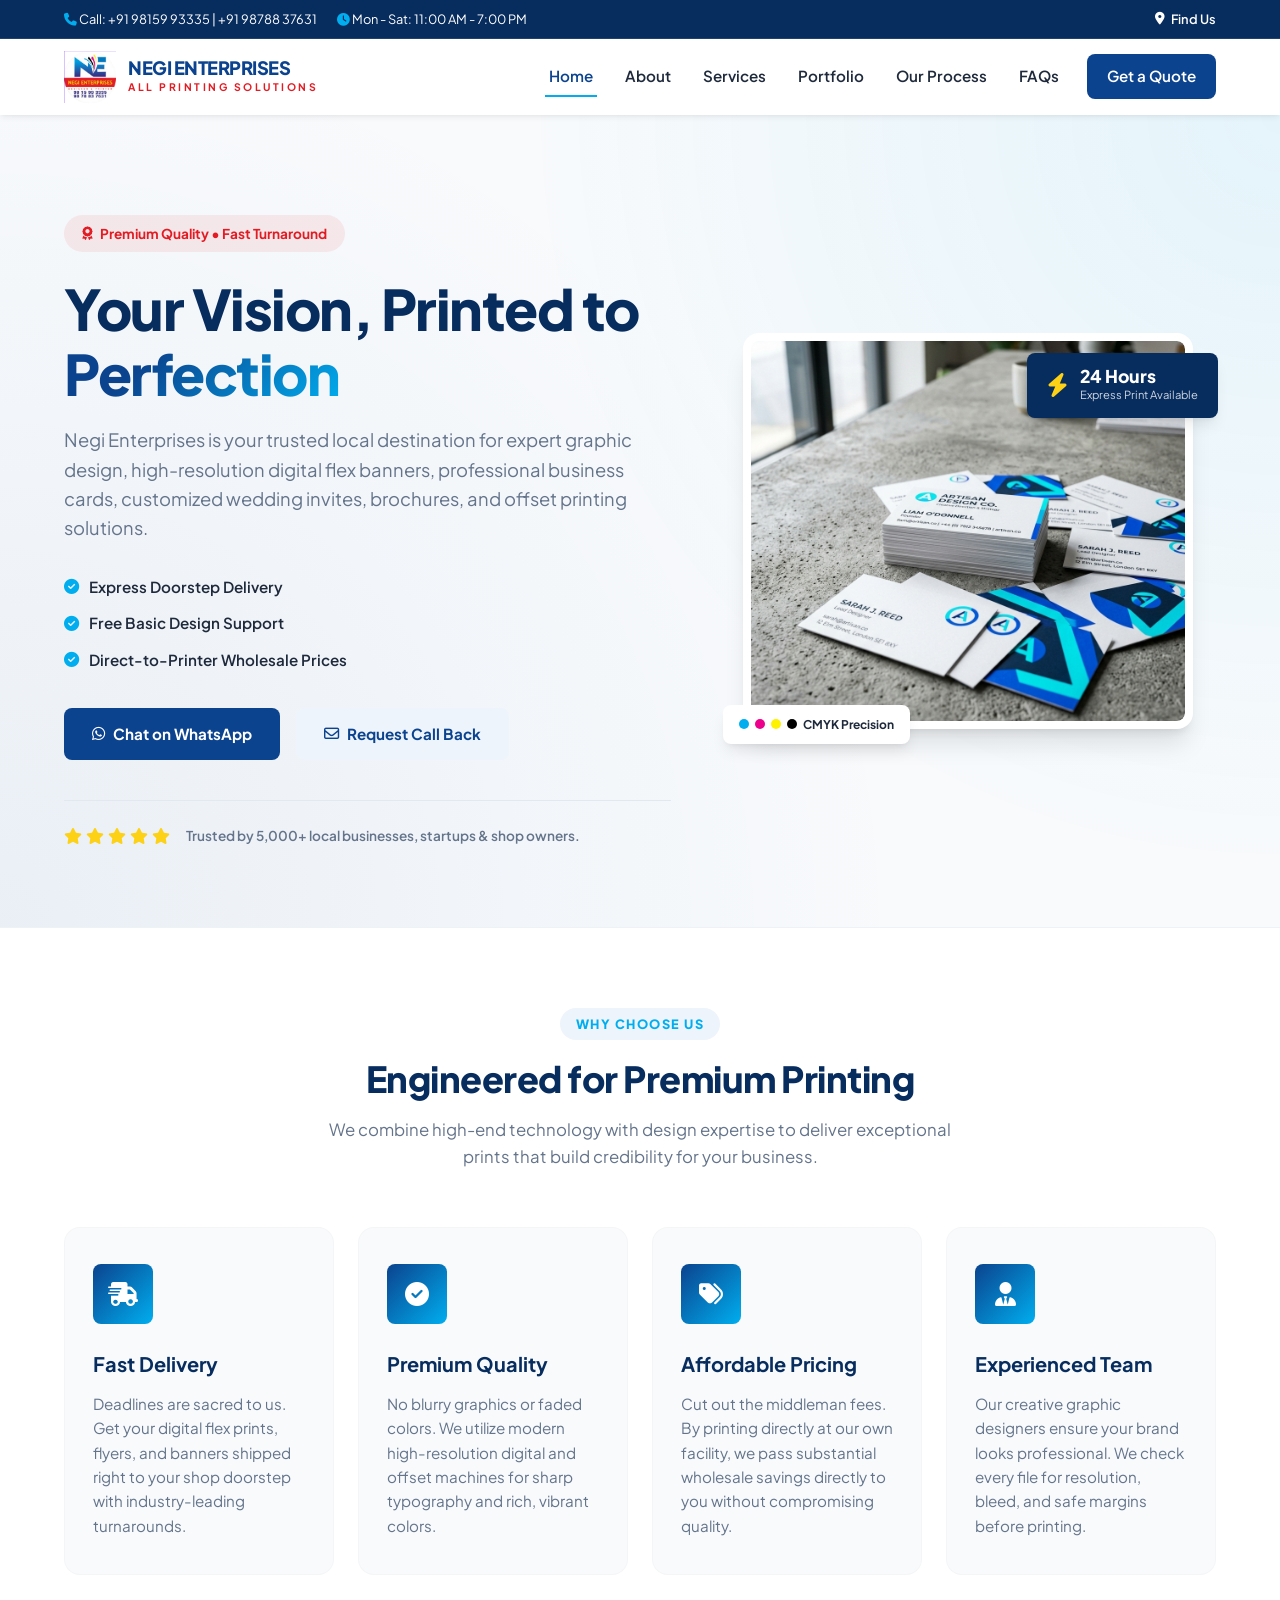
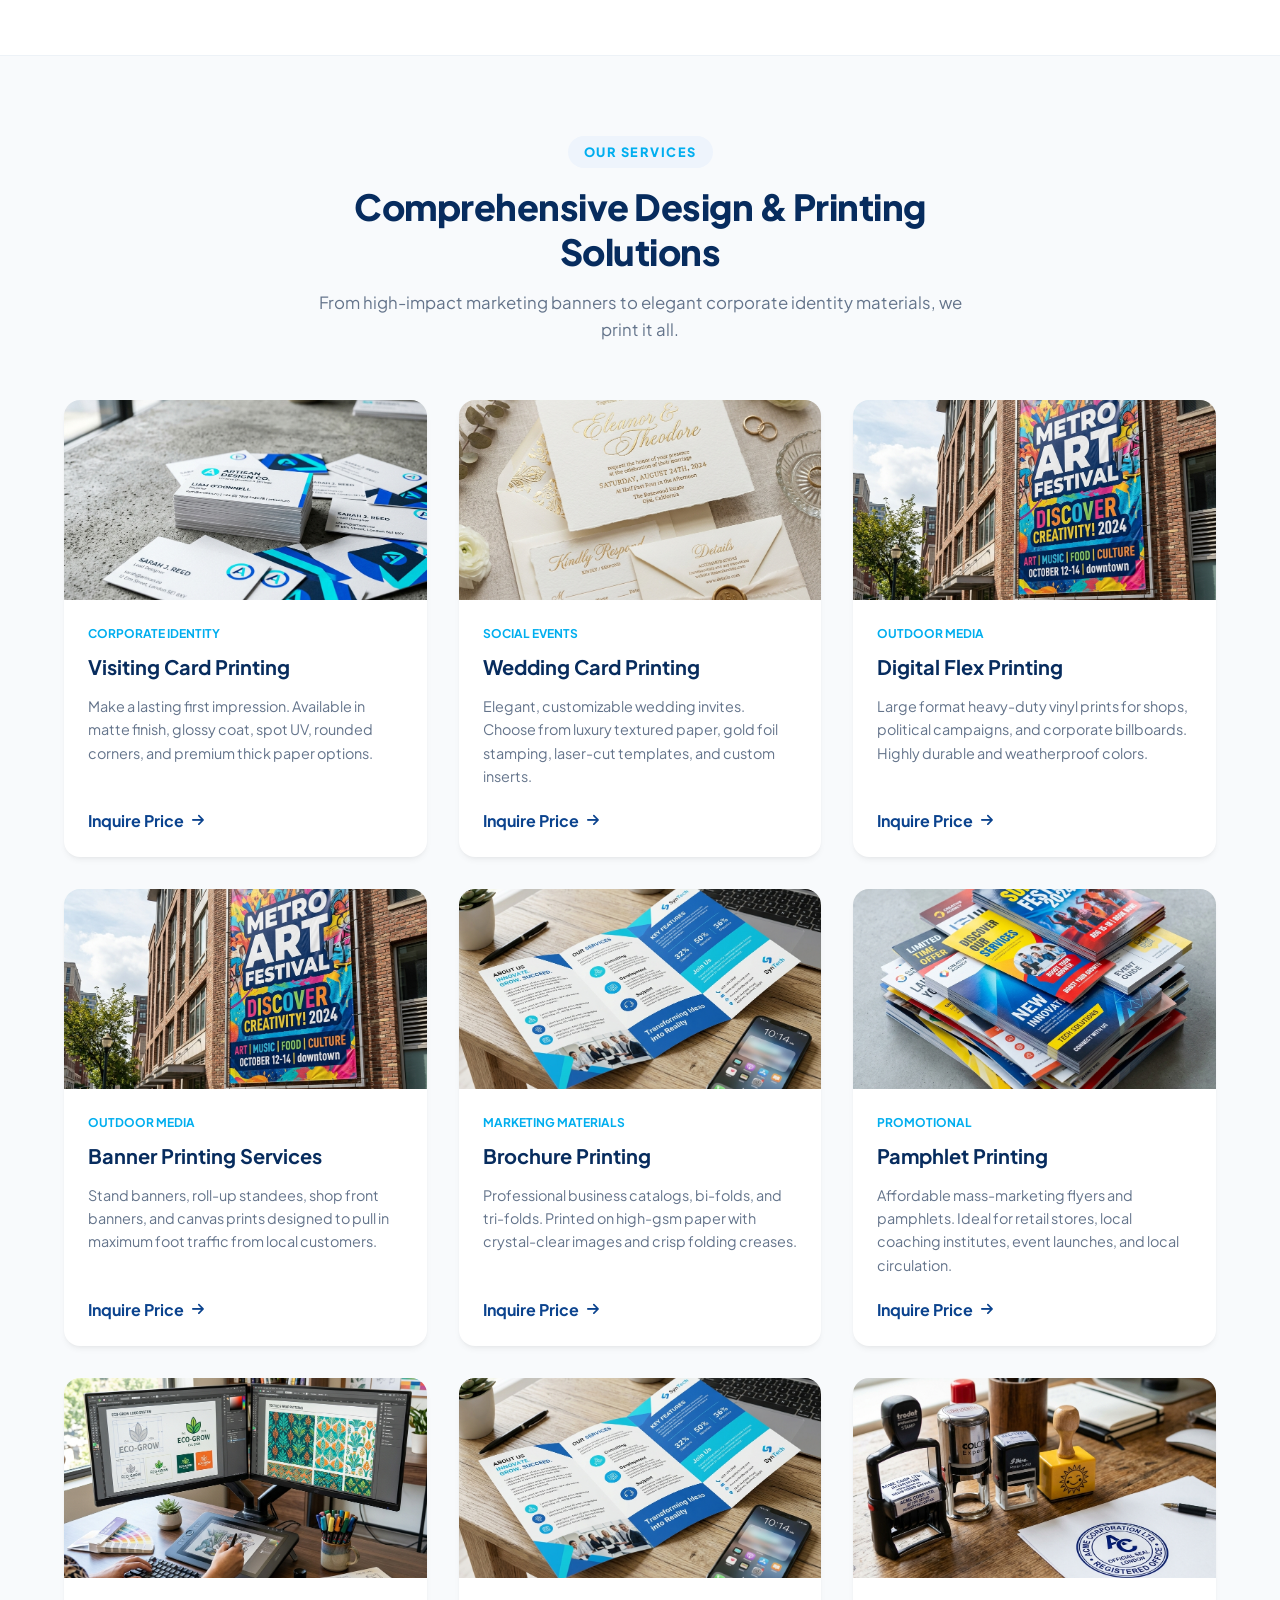
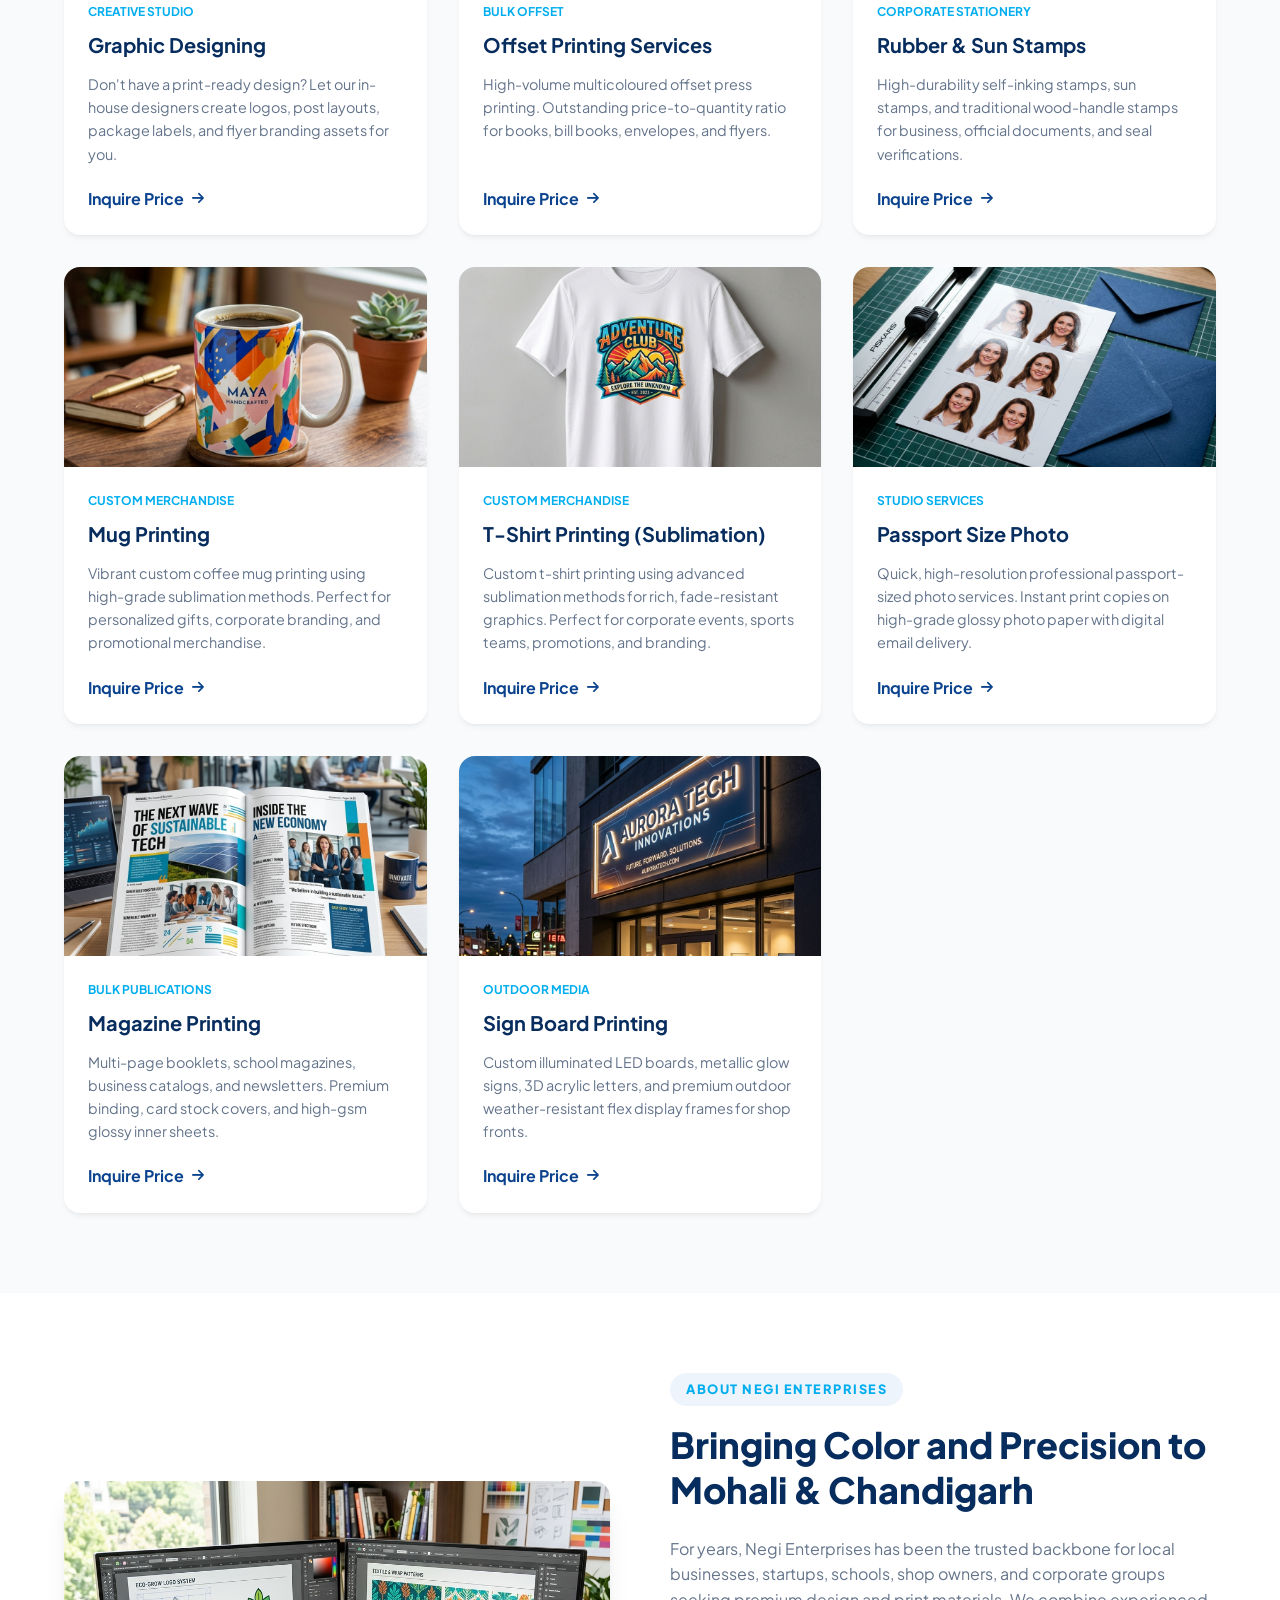
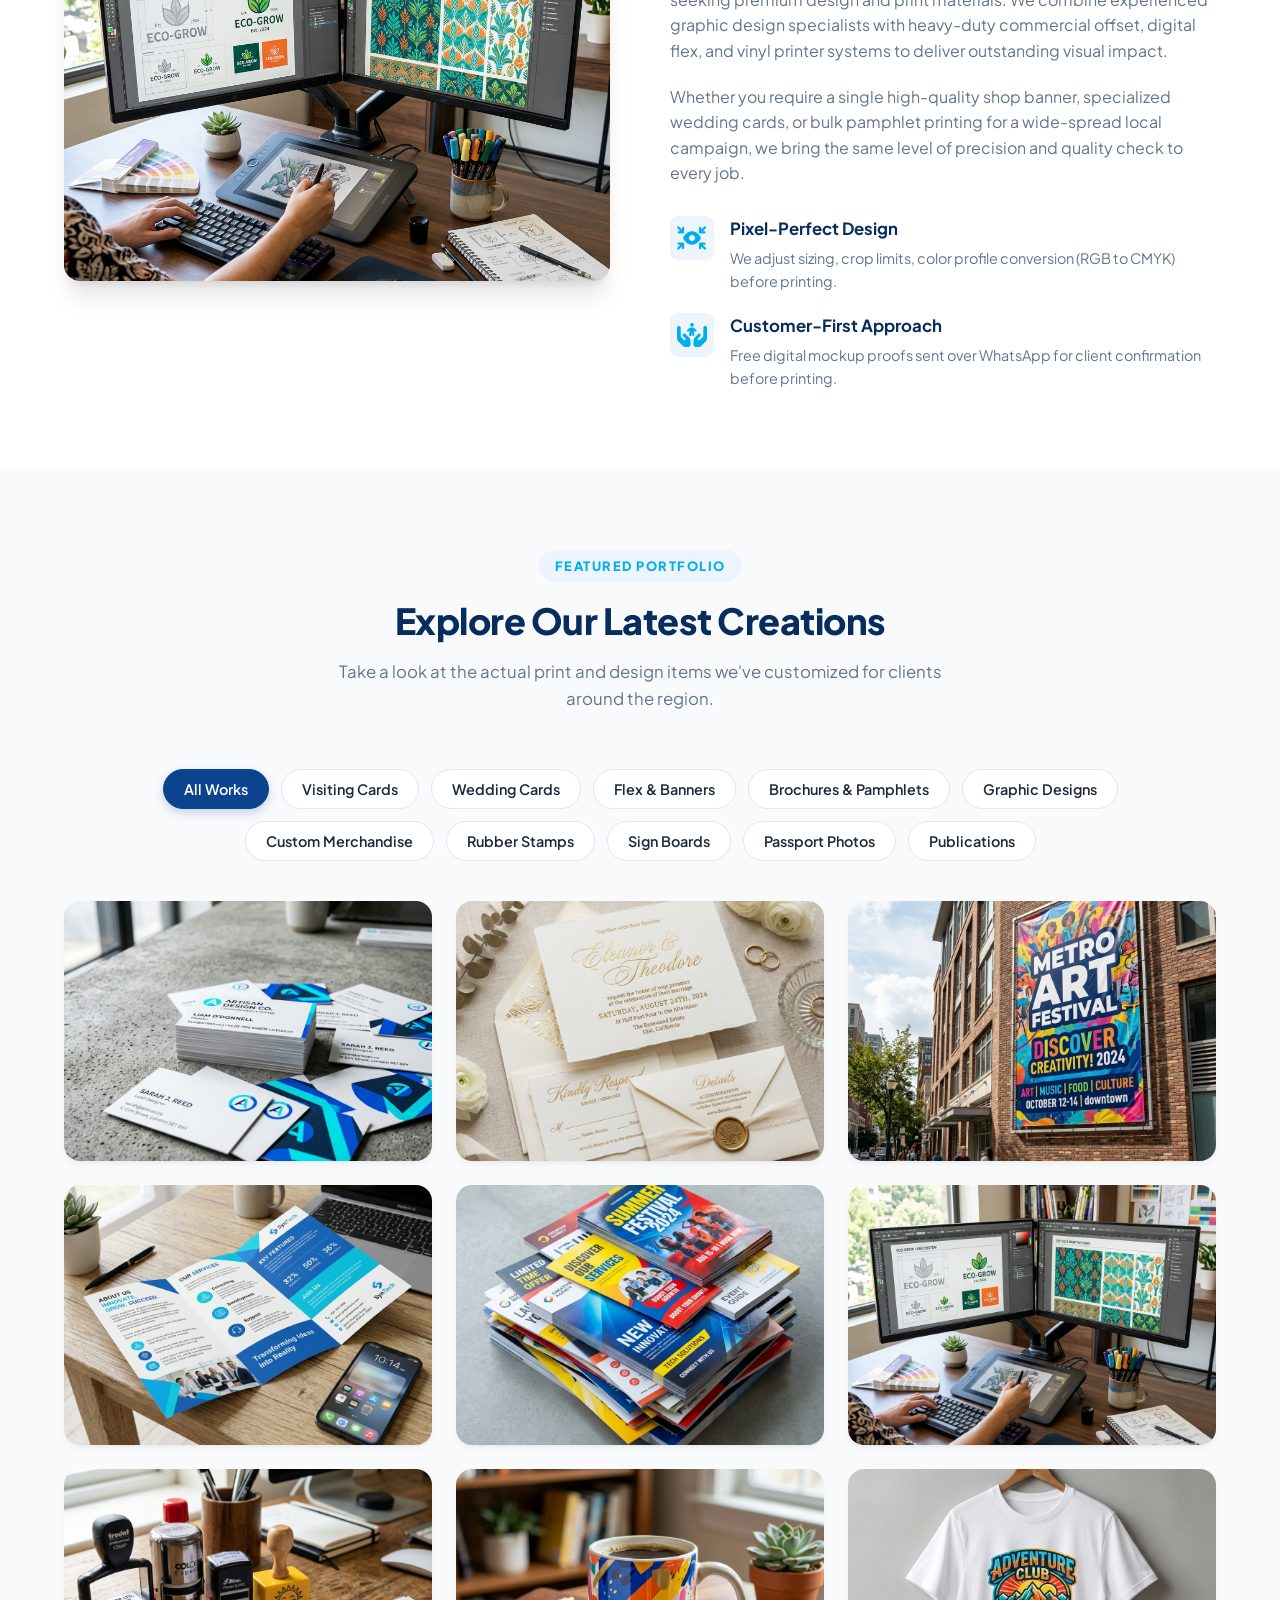
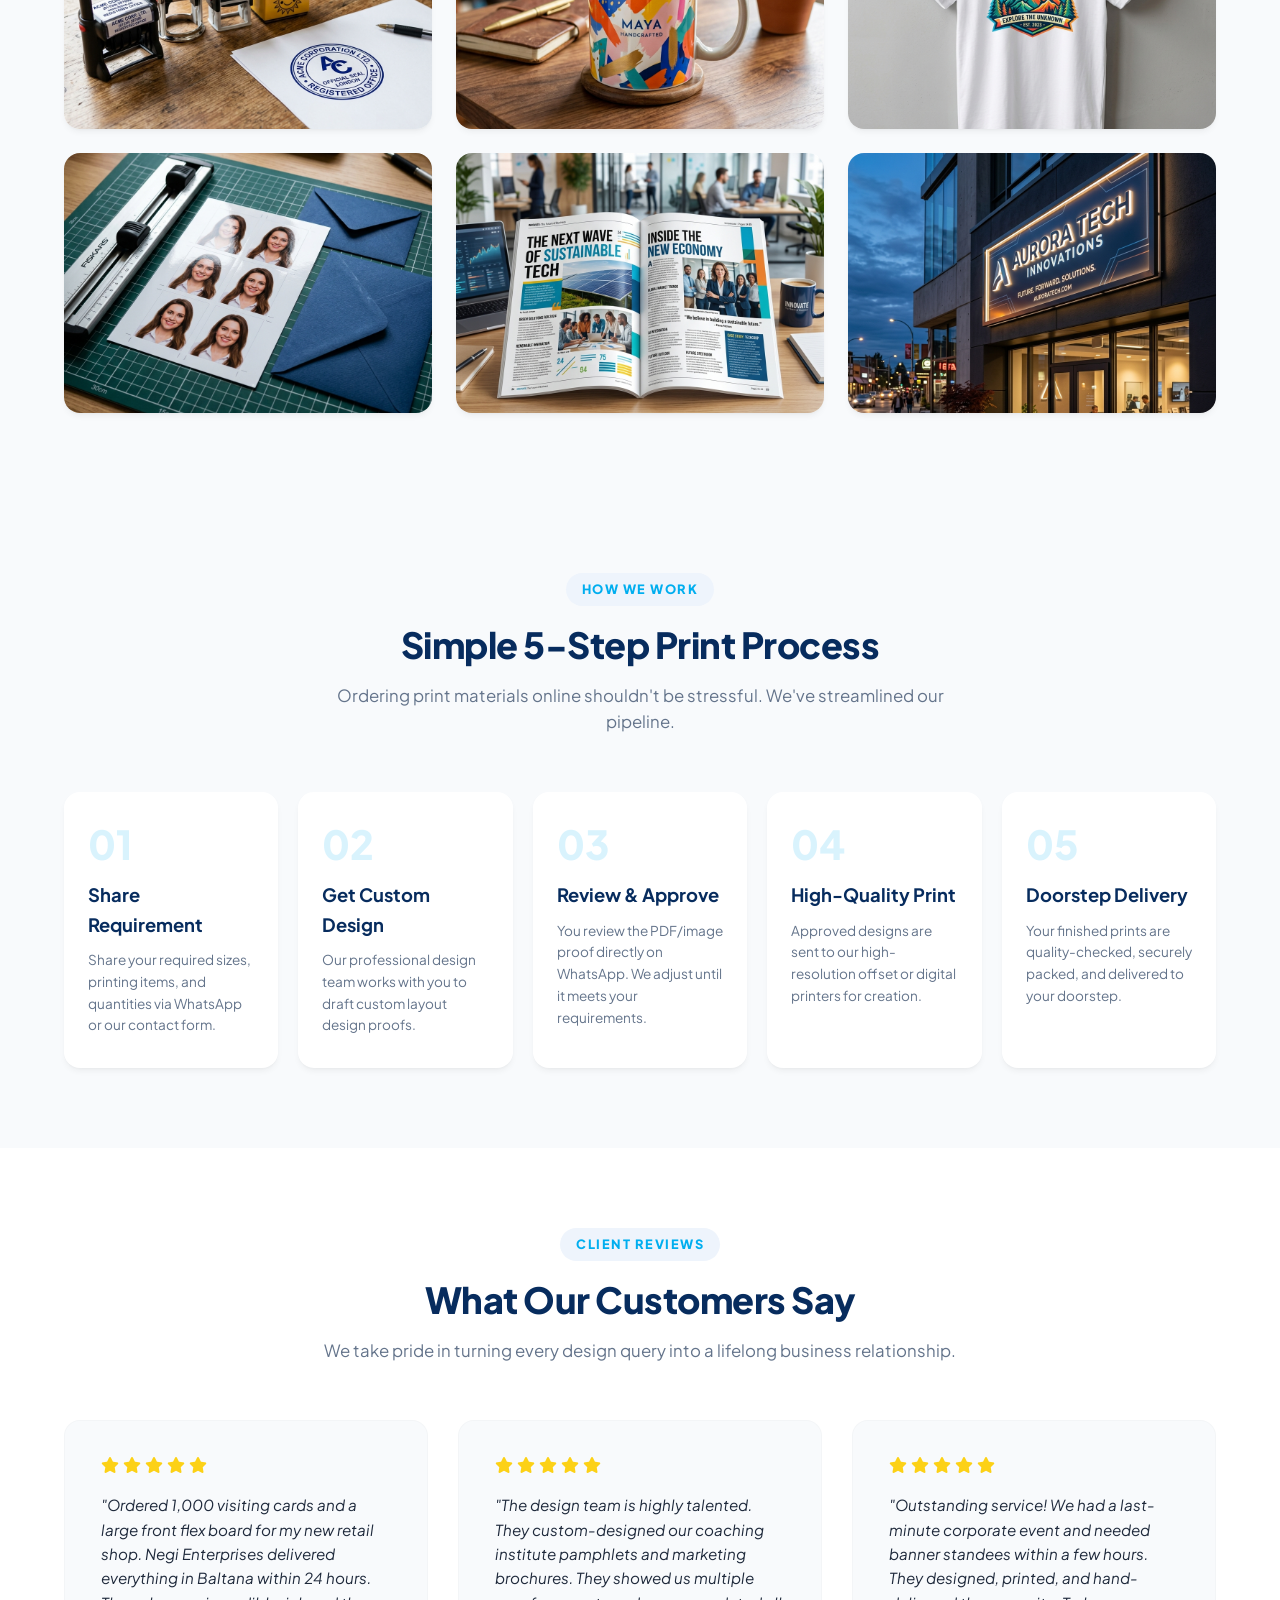
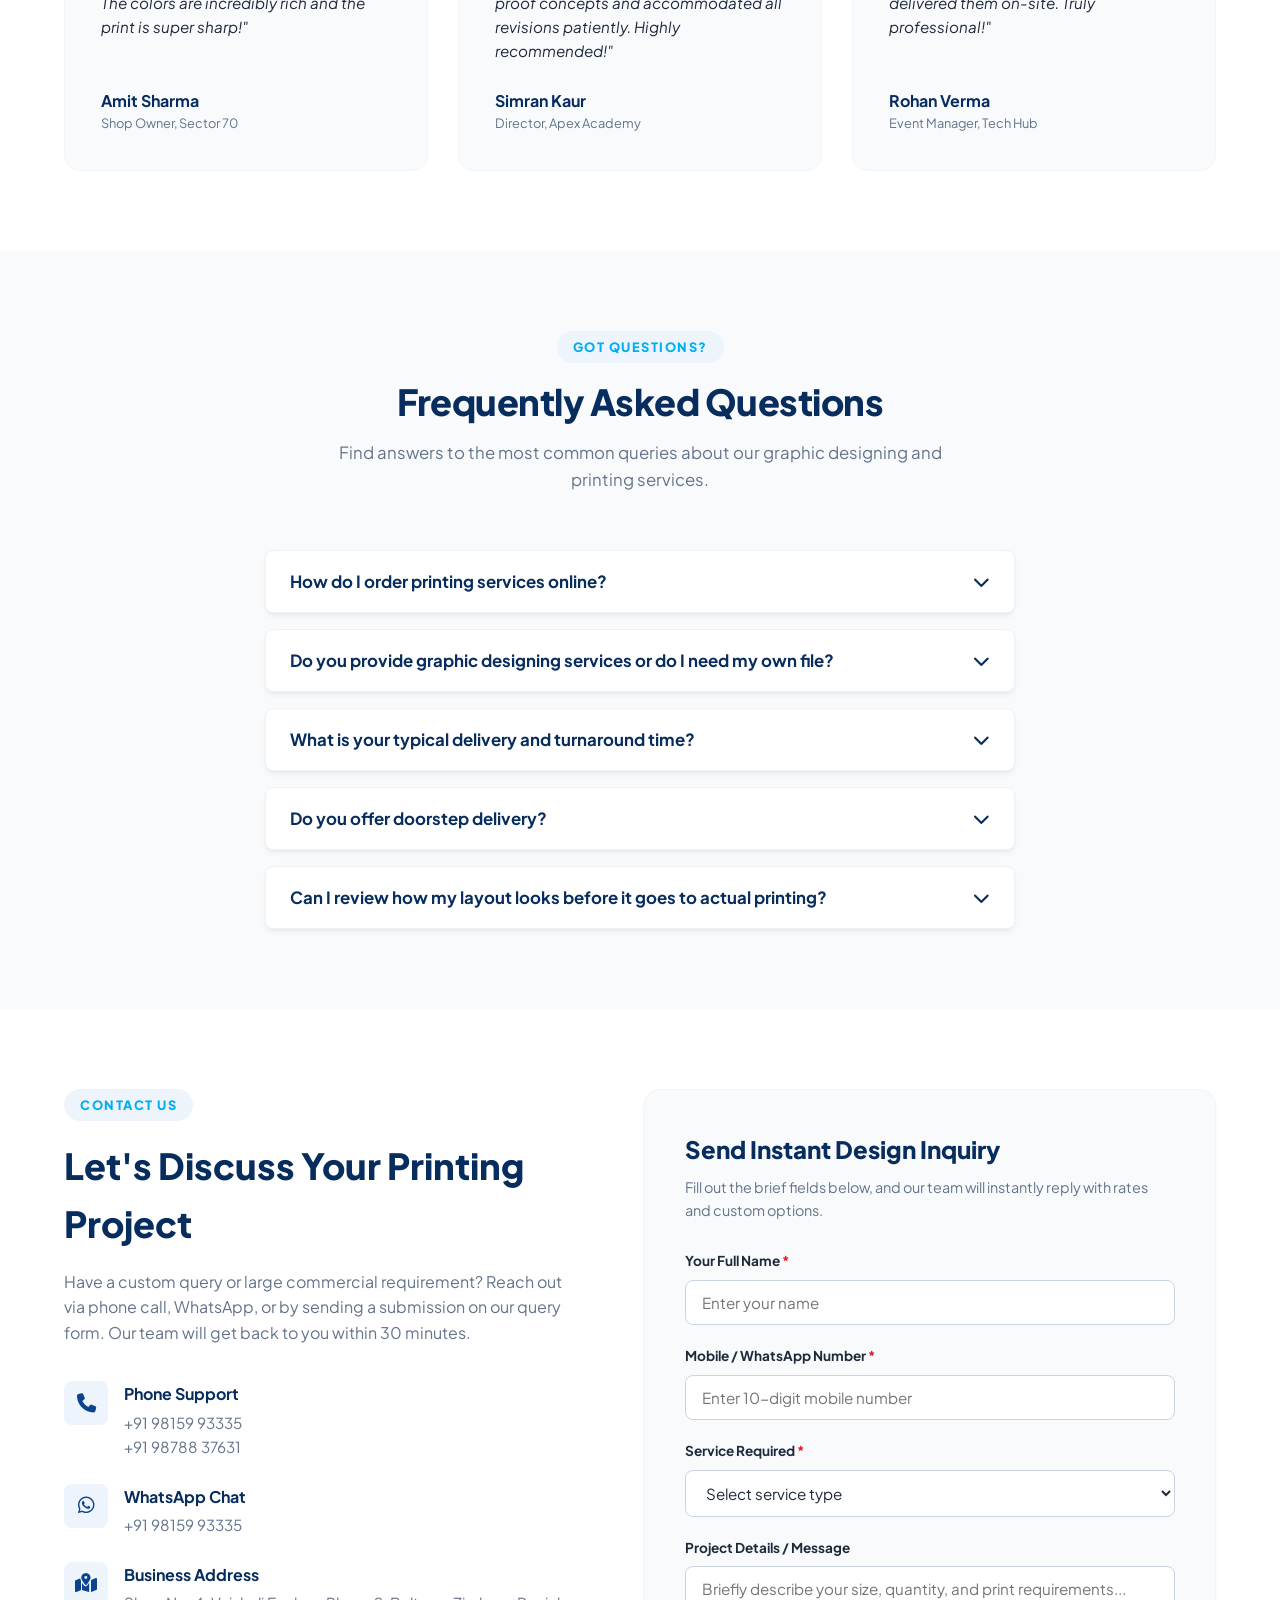
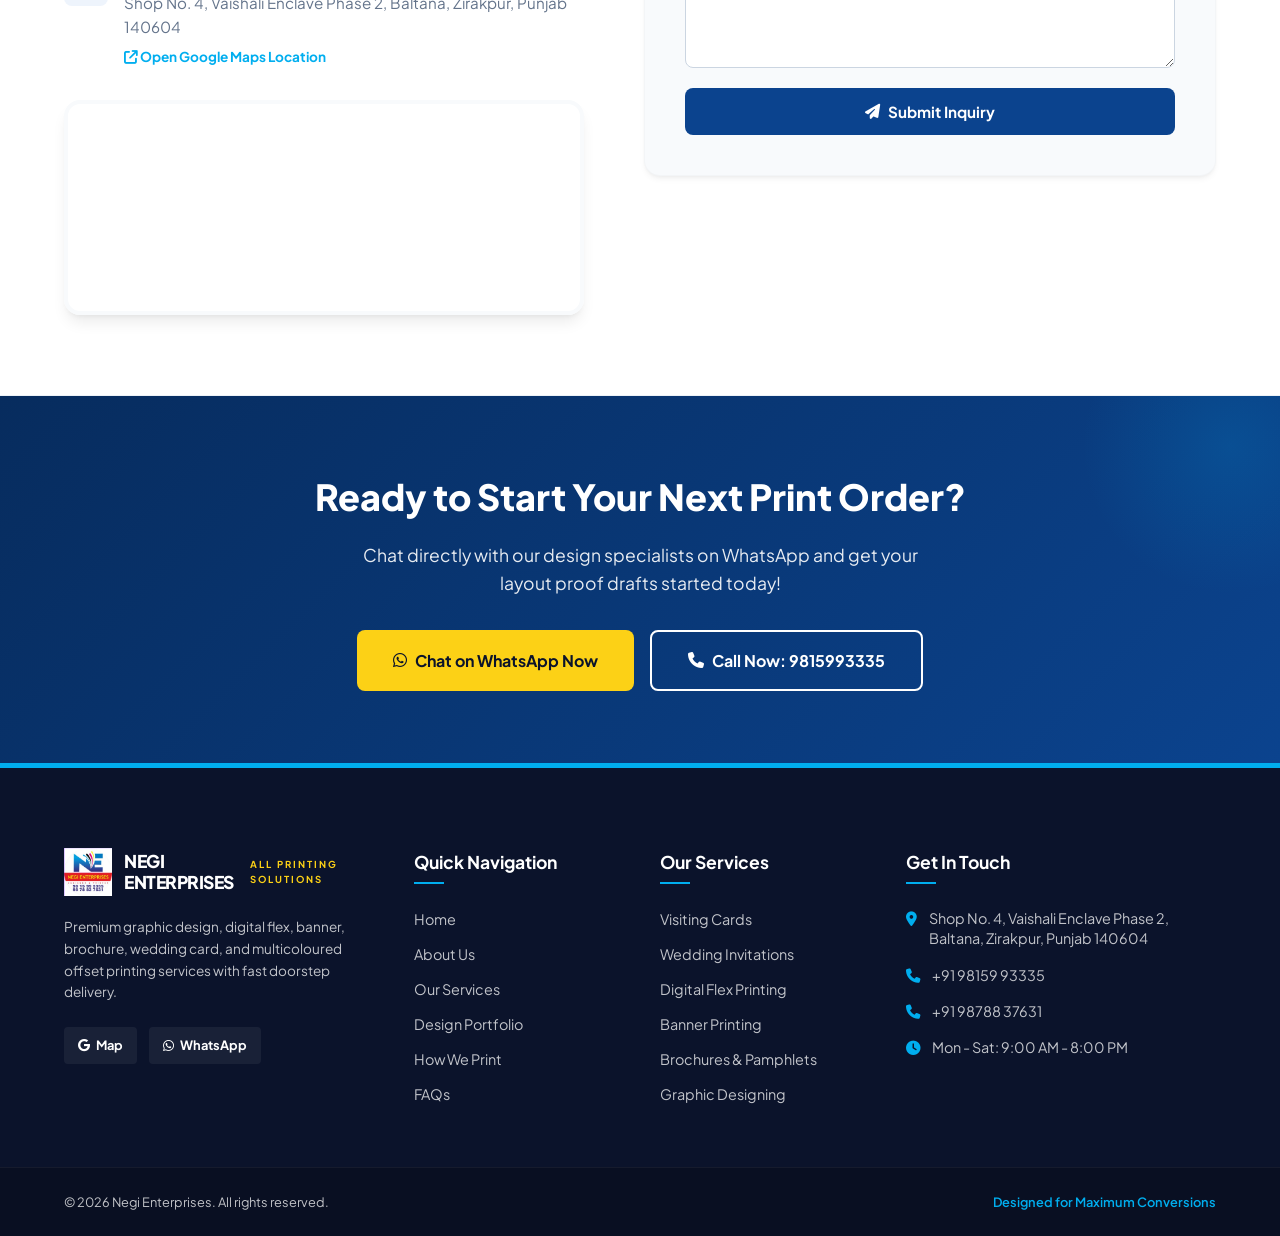
==== commit 78e24b81: "Add files via upload" ====
--- a/index.html
+++ b/index.html
@@ -46,10 +46,10 @@
       "url": "https://maps.app.goo.gl/CUWKExjAv3d88imi9",
       "address": {
         "@type": "PostalAddress",
-        "streetAddress": "Phase 11, Sector 65",
-        "addressLocality": "Mohali",
+        "streetAddress": "Shop No. 4, Vaishali Enclave Phase 2",
+        "addressLocality": "Baltana",
         "addressRegion": "Punjab",
-        "postalCode": "160062",
+        "postalCode": "140604",
         "addressCountry": "IN"
       },
       "geo": {
@@ -84,7 +84,7 @@
         <div class="container top-bar-content">
             <div class="top-info">
                 <span><i class="fa-solid fa-phone"></i> Call: <a href="tel:+919815993335">+91 98159 93335</a> | <a href="tel:+919878837631">+91 98788 37631</a></span>
-                <span><i class="fa-solid fa-clock"></i> Mon - Sat: 9:00 AM - 8:00 PM</span>
+                <span><i class="fa-solid fa-clock"></i> Mon - Sat: 11:00 AM - 7:00 PM</span>
             </div>
             <div class="top-socials">
                 <a href="https://maps.app.goo.gl/CUWKExjAv3d88imi9" target="_blank" aria-label="Find us on Google Maps"><i class="fa-solid fa-location-dot"></i> Find Us</a>
@@ -763,7 +763,7 @@
                             <i class="fa-solid fa-star"></i>
                             <i class="fa-solid fa-star"></i>
                         </div>
-                        <p class="review-text">"Ordered 1,000 visiting cards and a large front flex board for my new retail shop. Negi Enterprises delivered everything in Mohali within 24 hours. The colors are incredibly rich and the print is super sharp!"</p>
+                        <p class="review-text">"Ordered 1,000 visiting cards and a large front flex board for my new retail shop. Negi Enterprises delivered everything in Baltana within 24 hours. The colors are incredibly rich and the print is super sharp!"</p>
                         <div class="client-meta">
                             <h4>Amit Sharma</h4>
                             <p>Shop Owner, Sector 70</p>
@@ -911,7 +911,7 @@
 
                     <!-- Small Map Embed Preview (using styled iframe mapping) -->
                     <div class="map-embed-wrapper">
-                        <!-- Standard styled iframe referencing Mohali area for maps visual -->
+                        <!-- Standard styled iframe referencing Baltana area for maps visual -->
                         <iframe 
                             src="https://www.google.com/maps/embed?pb=!1m14!1m8!1m3!1d21016.64896237625!2d76.8166566!3d30.6821262!3m2!1i1024!2i768!4f13.1!3m3!1m2!1s0x390fecaaa532eced%3A0xfe0d0b9819bdfbf6!2sNegi%20Enterprises%20FLEX%20BOARD%20%26%20PRINTING%20WORK!5e1!3m2!1sen!2sin!4v1781521837638!5m2!1sen!2sin" 
                             width="100%" 
@@ -998,7 +998,7 @@
                 <a href="#" class="logo-area">
                     <img src="assets/logo.png" alt="Negi Enterprises Logo" class="footer-logo">
                     <div class="footer-brand-name">NEGI ENTERPRISES</div>
-<div class="footer-brand-tag">ALL PRINTING SOLUTIONS</div>
+                    <div class="footer-brand-tag">ALL PRINTING SOLUTIONS</div>
                 </a>
                 <p class="footer-desc">Premium graphic design, digital flex, banner, brochure, wedding card, and multicoloured offset printing services with fast doorstep delivery.</p>
                 <div class="footer-social-links">
@@ -1034,7 +1034,7 @@
             <div class="footer-contact-col">
                 <h3>Get In Touch</h3>
                 <ul class="footer-contact-info">
-                    <li><i class="fa-solid fa-location-dot"></i> Phase 11, Sector 65, Mohali, Punjab, PIN: 160062</li>
+                    <li><i class="fa-solid fa-location-dot"></i>Shop No. 4, Vaishali Enclave Phase 2, Baltana, Zirakpur, Punjab 140604</li>
                     <li><i class="fa-solid fa-phone"></i> +91 98159 93335</li>
                     <li><i class="fa-solid fa-phone"></i> +91 98788 37631</li>
                     <li><i class="fa-solid fa-clock"></i> Mon - Sat: 9:00 AM - 8:00 PM</li>
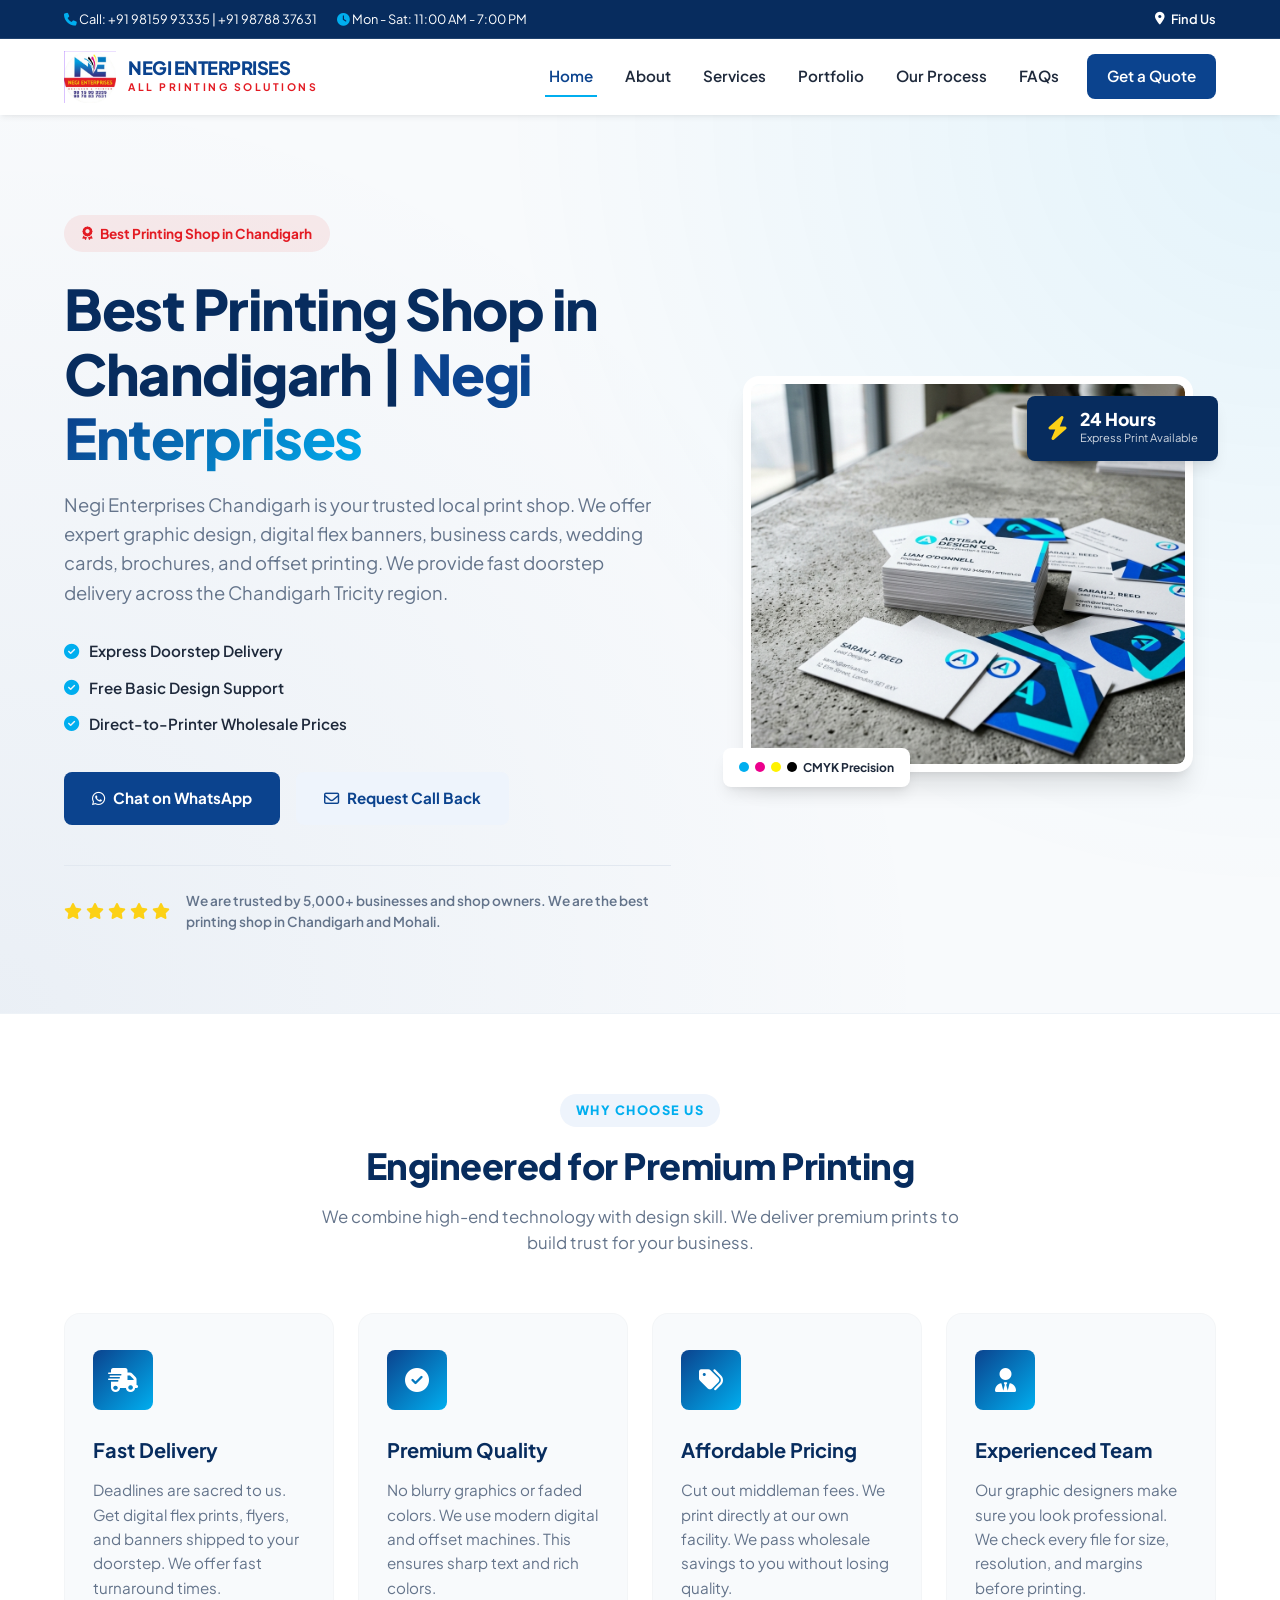
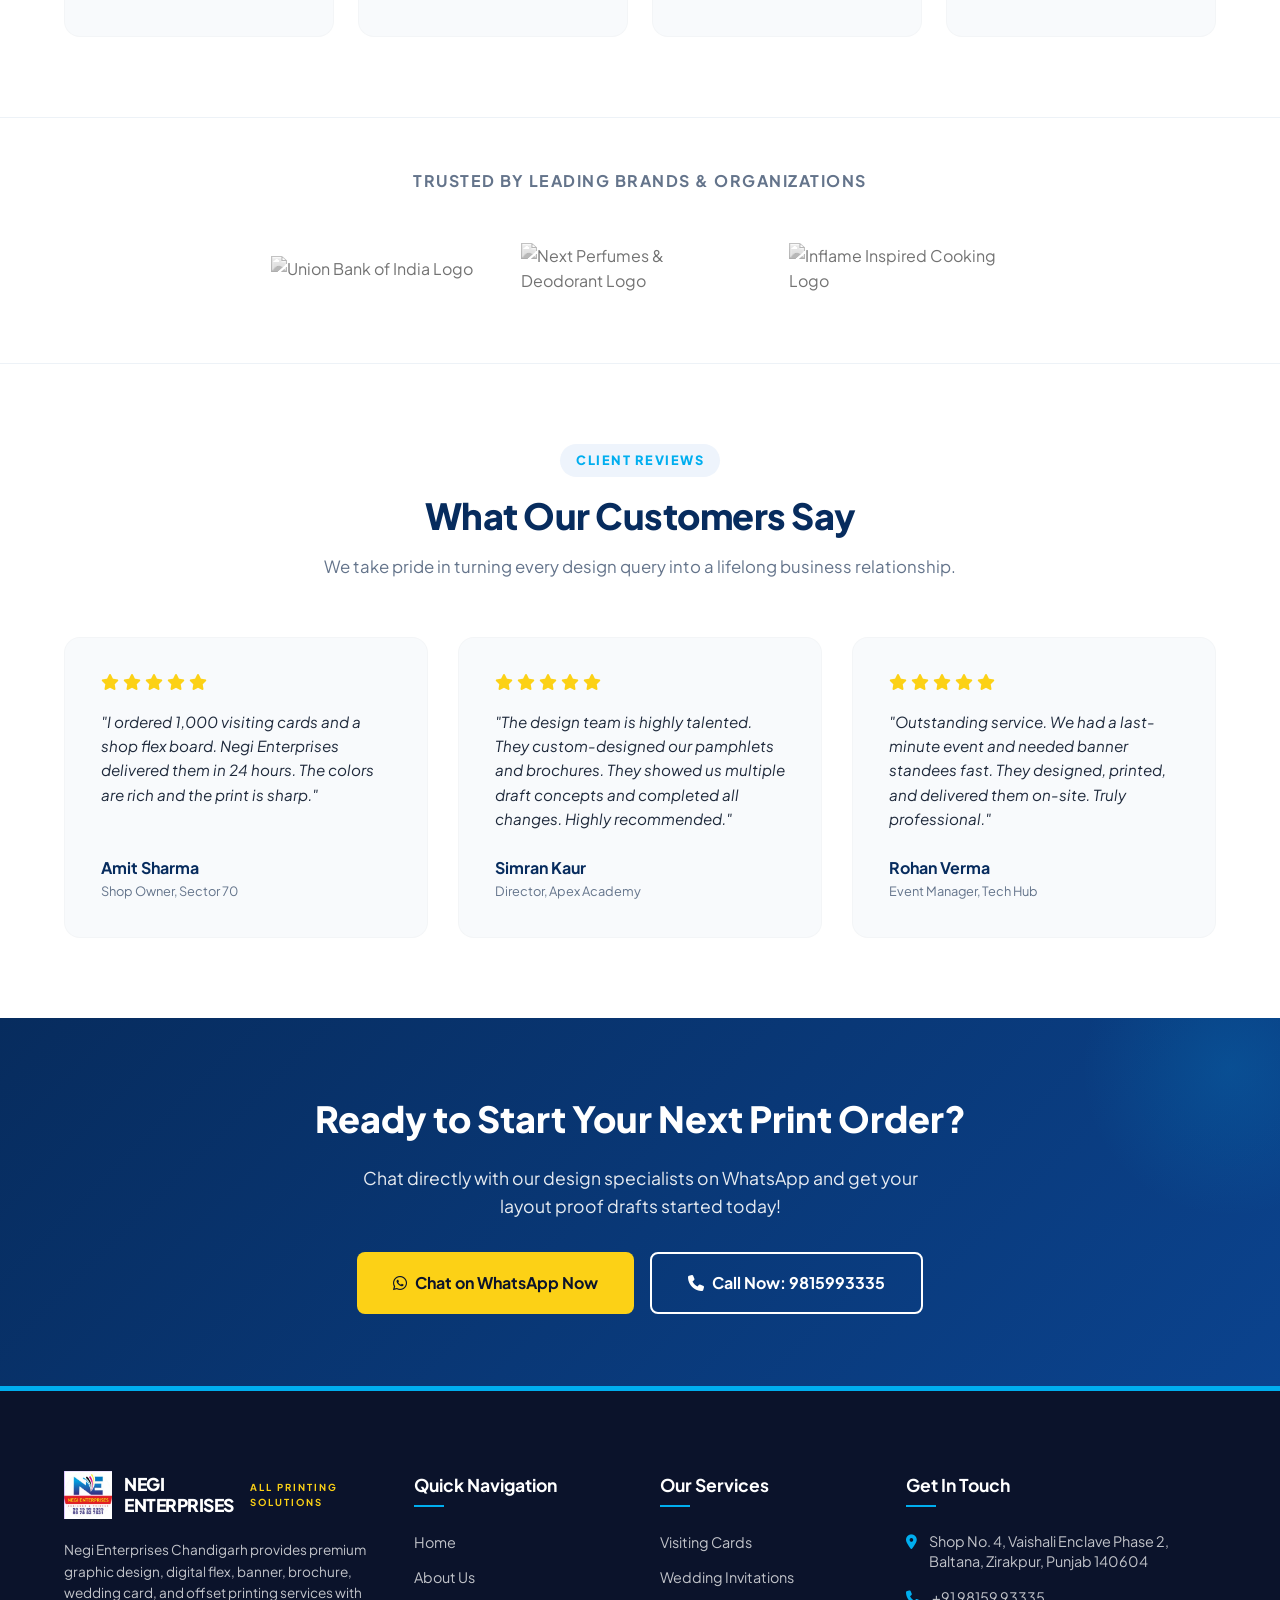
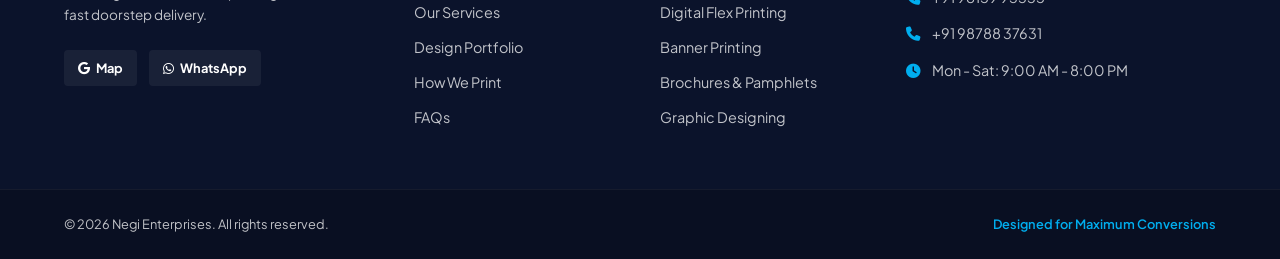
==== commit e2d852e7: "Add files via upload" ====
--- a/index.html
+++ b/index.html
@@ -1,1073 +1,424 @@
-<!DOCTYPE html>
-<html lang="en">
-<head>
-    <meta charset="UTF-8">
-    <meta name="viewport" content="width=device-width, initial-scale=1.0">
-    <title>Negi Enterprises | All printing solutions</title>
-     <link rel="icon" href="C:\Users\Lucky\.gemini\antigravity\scratch\negi-enterprises\assets\logo.png" type="image/x-icon">
-    
-    <!-- SEO Meta Tags -->
-    <meta name="description" content="Negi Enterprises offers professional graphic design and high-quality printing services in Mohali/Chandigarh. Visiting cards, wedding cards, flex printing, banners, brochures & pamphlets with doorstep delivery.">
-    <meta name="keywords" content="printing services, graphic design, visiting cards, wedding cards, flex printing, banners, offset printing, brochures, pamphlets, Negi Enterprises Baltana, Negi Enterprises printing, Negi enterprises">
-    <meta name="author" content="Negi Enterprises">
-
-    <!-- Open Graph / Facebook -->
-    <meta property="og:type" content="website">
-    <meta property="og:url" content="https://maps.app.goo.gl/CUWKExjAv3d88imi9">
-    <meta property="og:title" content="Negi Enterprises | Premium Graphic Designing & Printing Services">
-    <meta property="og:description" content="High-quality printing & expert graphic design services. Get instant custom quotes, doorstep delivery, and premium quality offset, flex, and digital banner printing.">
-    <meta property="og:image" content="assets/logo.png">
-
-    <!-- Twitter -->
-    <meta property="twitter:card" content="summary_large_image">
-    <meta property="twitter:title" content="Negi Enterprises | Premium Graphic Designing & Printing Services">
-    <meta property="twitter:description" content="High-quality printing & expert graphic design services. Get instant custom quotes, doorstep delivery, and premium quality offset, flex, and digital banner printing.">
-    <meta property="twitter:image" content="assets/logo.png">
-
-    <!-- Google Fonts -->
-    <link rel="preconnect" href="https://fonts.googleapis.com">
-    <link rel="preconnect" href="https://fonts.gstatic.com" crossorigin>
-    <link href="https://fonts.googleapis.com/css2?family=Plus+Jakarta+Sans:wght@300;400;500;600;700;800&display=swap" rel="stylesheet">
-    
-    <!-- Font Awesome Icons -->
-    <link rel="stylesheet" href="https://cdnjs.cloudflare.com/ajax/libs/font-awesome/6.4.0/css/all.min.css">
-    
-    <!-- Custom CSS -->
-    <link rel="stylesheet" href="index.css">
-
-    <!-- Local Business Schema Markup -->
-    <script type="application/ld+json">
-    {
-      "@context": "https://schema.org",
-      "@type": "LocalBusiness",
-      "name": "Negi Enterprises",
-      "image": "assets/logo.png",
-      "telephone": "+919815993335",
-      "url": "https://maps.app.goo.gl/CUWKExjAv3d88imi9",
-      "address": {
-        "@type": "PostalAddress",
-        "streetAddress": "Shop No. 4, Vaishali Enclave Phase 2",
-        "addressLocality": "Baltana",
-        "addressRegion": "Punjab",
-        "postalCode": "140604",
-        "addressCountry": "IN"
-      },
-      "geo": {
-        "@type": "GeoCoordinates",
-        "latitude": 30.6775,
-        "longitude": 76.7352
-      },
-      "openingHoursSpecification": {
-        "@type": "OpeningHoursSpecification",
-        "dayOfWeek": [
-          "Monday",
-          "Tuesday",
-          "Wednesday",
-          "Thursday",
-          "Friday",
-          "Saturday"
-        ],
-        "opens": "09:00",
-        "closes": "20:00"
-      },
-      "priceRange": "$$",
-      "sameAs": [
-        "https://maps.app.goo.gl/CUWKExjAv3d88imi9"
-      ]
-    }
-    </script>
-</head>
-<body>
-
-    <!-- Top Info Bar -->
-    <div class="top-bar">
-        <div class="container top-bar-content">
-            <div class="top-info">
-                <span><i class="fa-solid fa-phone"></i> Call: <a href="tel:+919815993335">+91 98159 93335</a> | <a href="tel:+919878837631">+91 98788 37631</a></span>
-                <span><i class="fa-solid fa-clock"></i> Mon - Sat: 11:00 AM - 7:00 PM</span>
-            </div>
-            <div class="top-socials">
-                <a href="https://maps.app.goo.gl/CUWKExjAv3d88imi9" target="_blank" aria-label="Find us on Google Maps"><i class="fa-solid fa-location-dot"></i> Find Us</a>
-            </div>
-        </div>
-    </div>
-
-    <!-- Header / Navbar -->
-    <header class="header">
-        <div class="container navbar">
-            <a href="#" class="logo-area" aria-label="Negi Enterprises Home">
-                <img src="assets/logo.png" alt="Negi Enterprises Logo" class="logo-img">
-                <div class="logo-text">
-                    <span class="brand-name">NEGI ENTERPRISES</span>
-                    <span class="brand-tagline">ALL PRINTING SOLUTIONS</span>
-                </div>
-            </a>
-
-            <button class="menu-toggle" id="menuToggle" aria-label="Toggle Navigation Menu">
-                <i class="fa-solid fa-bars-staggered"></i>
-            </button>
-
-            <nav class="nav-links" id="navLinks">
-                <a href="#home" class="nav-item active">Home</a>
-                <a href="#about" class="nav-item">About</a>
-                <a href="#services" class="nav-item">Services</a>
-                <a href="#portfolio" class="nav-item">Portfolio</a>
-                <a href="#process" class="nav-item">Our Process</a>
-                <a href="#faqs" class="nav-item">FAQs</a>
-                <a href="#contact" class="nav-item nav-cta">Get a Quote</a>
-            </nav>
-        </div>
-    </header>
-
-    <!-- Mobile Sticky Floating CTAs -->
-    <div class="mobile-sticky-ctas">
-        <a href="tel:+919815993335" class="sticky-btn sticky-call" aria-label="Call Now">
-            <i class="fa-solid fa-phone"></i> Call Now
-        </a>
-        <a href="https://wa.me/919815993335?text=Hello%20Negi%20Enterprises%2C%20I%20am%20interested%20in%20your%20printing%20and%20design%20services.%20Please%20guide%20me." target="_blank" class="sticky-btn sticky-whatsapp" aria-label="Inquire on WhatsApp">
-            <i class="fa-brands fa-whatsapp"></i> WhatsApp Now
-        </a>
-    </div>
-
-    <main>
-        <!-- Hero Section -->
-        <section id="home" class="hero-section">
-            <div class="container hero-grid">
-                <div class="hero-content">
-                    <div class="promo-badge">
-                        <i class="fa-solid fa-award"></i> Premium Quality • Fast Turnaround
-                    </div>
-                    <h1>Your Vision, Printed to <span class="highlight-text">Perfection</span></h1>
-                    <p class="hero-subtitle">Negi Enterprises is your trusted local destination for expert graphic design, high-resolution digital flex banners, professional business cards, customized wedding invites, brochures, and offset printing solutions.</p>
-                    
-                    <div class="hero-features-list">
-                        <div class="h-feature-item">
-                            <i class="fa-solid fa-circle-check"></i>
-                            <span>Express Doorstep Delivery</span>
-                        </div>
-                        <div class="h-feature-item">
-                            <i class="fa-solid fa-circle-check"></i>
-                            <span>Free Basic Design Support</span>
-                        </div>
-                        <div class="h-feature-item">
-                            <i class="fa-solid fa-circle-check"></i>
-                            <span>Direct-to-Printer Wholesale Prices</span>
-                        </div>
-                    </div>
-
-                    <div class="hero-actions">
-                        <a href="https://wa.me/919815993335?text=Hello%20Negi%20Enterprises%2C%20I%20want%20to%20get%20a%20price%20quote%20for%20a%20printing%20project." target="_blank" class="btn btn-primary pulse">
-                            <i class="fa-brands fa-whatsapp"></i> Chat on WhatsApp
-                        </a>
-                        <a href="#contact" class="btn btn-secondary">
-                            <i class="fa-regular fa-envelope"></i> Request Call Back
-                        </a>
-                    </div>
-                    
-                    <div class="hero-trust">
-                        <div class="trust-stars">
-                            <i class="fa-solid fa-star"></i>
-                            <i class="fa-solid fa-star"></i>
-                            <i class="fa-solid fa-star"></i>
-                            <i class="fa-solid fa-star"></i>
-                            <i class="fa-solid fa-star"></i>
-                        </div>
-                        <span class="trust-text">Trusted by 5,000+ local businesses, startups & shop owners.</span>
-                    </div>
-                </div>
-                
-                <div class="hero-visual">
-                    <div class="visual-wrapper">
-                        <div class="main-mockup">
-                            <img src="assets/portfolio/visiting-cards.png" alt="Negi Enterprises Design & Printing Display Showcase" class="hero-mockup-img">
-                        </div>
-                        <!-- Decorative visual blobs/badges representing printing process -->
-                        <div class="color-splash-badge">
-                            <div class="cmyk-dot cyan"></div>
-                            <div class="cmyk-dot magenta"></div>
-                            <div class="cmyk-dot yellow"></div>
-                            <div class="cmyk-dot black"></div>
-                            <span>CMYK Precision</span>
-                        </div>
-                        <div class="floating-stat-card">
-                            <i class="fa-solid fa-bolt"></i>
-                            <div>
-                                <h4>24 Hours</h4>
-                                <p>Express Print Available</p>
-                            </div>
-                        </div>
-                    </div>
-                </div>
-            </div>
-        </section>
-
-        <!-- Trust / Benefits Section -->
-        <section class="trust-section">
-            <div class="container">
-                <div class="section-header text-center">
-                    <span class="sub-heading">Why Choose Us</span>
-                    <h2>Engineered for Premium Printing</h2>
-                    <p class="section-description">We combine high-end technology with design expertise to deliver exceptional prints that build credibility for your business.</p>
-                </div>
-                
-                <div class="features-grid">
-                    <!-- Feature Card 1 -->
-                    <div class="feature-card">
-                        <div class="feature-icon-wrapper">
-                            <i class="fa-solid fa-truck-fast"></i>
-                        </div>
-                        <h3>Fast Delivery</h3>
-                        <p>Deadlines are sacred to us. Get your digital flex prints, flyers, and banners shipped right to your shop doorstep with industry-leading turnarounds.</p>
-                    </div>
-                    <!-- Feature Card 2 -->
-                    <div class="feature-card">
-                        <div class="feature-icon-wrapper">
-                            <i class="fa-solid fa-circle-check"></i>
-                        </div>
-                        <h3>Premium Quality</h3>
-                        <p>No blurry graphics or faded colors. We utilize modern high-resolution digital and offset machines for sharp typography and rich, vibrant colors.</p>
-                    </div>
-                    <!-- Feature Card 3 -->
-                    <div class="feature-card">
-                        <div class="feature-icon-wrapper">
-                            <i class="fa-solid fa-tags"></i>
-                        </div>
-                        <h3>Affordable Pricing</h3>
-                        <p>Cut out the middleman fees. By printing directly at our own facility, we pass substantial wholesale savings directly to you without compromising quality.</p>
-                    </div>
-                    <!-- Feature Card 4 -->
-                    <div class="feature-card">
-                        <div class="feature-icon-wrapper">
-                            <i class="fa-solid fa-user-tie"></i>
-                        </div>
-                        <h3>Experienced Team</h3>
-                        <p>Our creative graphic designers ensure your brand looks professional. We check every file for resolution, bleed, and safe margins before printing.</p>
-                    </div>
-                </div>
-            </div>
-        </section>
-
-        <!-- Services Section -->
-        <section id="services" class="services-section">
-            <div class="container">
-                <div class="section-header text-center">
-                    <span class="sub-heading">Our Services</span>
-                    <h2>Comprehensive Design & Printing Solutions</h2>
-                    <p class="section-description">From high-impact marketing banners to elegant corporate identity materials, we print it all.</p>
-                </div>
-
-                <div class="services-grid">
-                    <!-- Service 1: Visiting Cards -->
-                    <div class="service-card">
-                        <div class="service-card-image">
-                            <img src="assets/portfolio/visiting-cards.png" alt="Visiting Card Printing">
-                        </div>
-                        <div class="service-card-body">
-                            <span class="service-category">Corporate Identity</span>
-                            <h3>Visiting Card Printing</h3>
-                            <p>Make a lasting first impression. Available in matte finish, glossy coat, spot UV, rounded corners, and premium thick paper options.</p>
-                            <a href="https://wa.me/919815993335?text=Hello%20Negi%20Enterprises%2C%20I%20am%20interested%20in%20your%20Visiting%20Card%20Printing%20services.%20Please%20share%20the%20price%20catalog." target="_blank" class="service-link">
-                                Inquire Price <i class="fa-solid fa-arrow-right"></i>
-                            </a>
-                        </div>
-                    </div>
-
-                    <!-- Service 2: Wedding Cards -->
-                    <div class="service-card">
-                        <div class="service-card-image">
-                            <img src="assets/portfolio/wedding-cards.png" alt="Wedding Card Printing">
-                        </div>
-                        <div class="service-card-body">
-                            <span class="service-category">Social Events</span>
-                            <h3>Wedding Card Printing</h3>
-                            <p>Elegant, customizable wedding invites. Choose from luxury textured paper, gold foil stamping, laser-cut templates, and custom inserts.</p>
-                            <a href="https://wa.me/919815993335?text=Hello%20Negi%20Enterprises%2C%20I%20want%20to%20order%20Wedding%20Cards.%20Please%20share%20some%20templates%20and%20rates." target="_blank" class="service-link">
-                                Inquire Price <i class="fa-solid fa-arrow-right"></i>
-                            </a>
-                        </div>
-                    </div>
-
-                    <!-- Service 3: Flex Printing Services -->
-                    <div class="service-card">
-                        <div class="service-card-image">
-                            <img src="assets/portfolio/flex-printing.png" alt="Flex Printing Services">
-                        </div>
-                        <div class="service-card-body">
-                            <span class="service-category">Outdoor Media</span>
-                            <h3>Digital Flex Printing</h3>
-                            <p>Large format heavy-duty vinyl prints for shops, political campaigns, and corporate billboards. Highly durable and weatherproof colors.</p>
-                            <a href="https://wa.me/919815993335?text=Hello%20Negi%20Enterprises%2C%20I%20need%20Digital%20Flex%20Printing%20for%20my%20business.%20Please%20quote%20per%20sq%20ft." target="_blank" class="service-link">
-                                Inquire Price <i class="fa-solid fa-arrow-right"></i>
-                            </a>
-                        </div>
-                    </div>
-
-                    <!-- Service 4: Banner Printing Services -->
-                    <div class="service-card">
-                        <div class="service-card-image">
-                            <img src="assets/portfolio/flex-printing.png" alt="Banner Printing Services">
-                        </div>
-                        <div class="service-card-body">
-                            <span class="service-category">Outdoor Media</span>
-                            <h3>Banner Printing Services</h3>
-                            <p>Stand banners, roll-up standees, shop front banners, and canvas prints designed to pull in maximum foot traffic from local customers.</p>
-                            <a href="https://wa.me/919815993335?text=Hello%20Negi%20Enterprises%2C%20I%20am%20looking%20for%20Banner%20Printing%20and%20Standees.%20Please%20provide%20rates." target="_blank" class="service-link">
-                                Inquire Price <i class="fa-solid fa-arrow-right"></i>
-                            </a>
-                        </div>
-                    </div>
-
-                    <!-- Service 5: Brochure Printing -->
-                    <div class="service-card">
-                        <div class="service-card-image">
-                            <img src="assets/portfolio/brochures.png" alt="Brochure Printing">
-                        </div>
-                        <div class="service-card-body">
-                            <span class="service-category">Marketing Materials</span>
-                            <h3>Brochure Printing</h3>
-                            <p>Professional business catalogs, bi-folds, and tri-folds. Printed on high-gsm paper with crystal-clear images and crisp folding creases.</p>
-                            <a href="https://wa.me/919815993335?text=Hello%20Negi%20Enterprises%2C%20I%20want%20to%20print%20Brochures%20for%20my%20company.%20Please%20send%20catalog." target="_blank" class="service-link">
-                                Inquire Price <i class="fa-solid fa-arrow-right"></i>
-                            </a>
-                        </div>
-                    </div>
-
-                    <!-- Service 6: Pamphlet Printing -->
-                    <div class="service-card">
-                        <div class="service-card-image">
-                            <img src="assets/portfolio/pamphlets.png" alt="Pamphlet Printing">
-                        </div>
-                        <div class="service-card-body">
-                            <span class="service-category">Promotional</span>
-                            <h3>Pamphlet Printing</h3>
-                            <p>Affordable mass-marketing flyers and pamphlets. Ideal for retail stores, local coaching institutes, event launches, and local circulation.</p>
-                            <a href="https://wa.me/919815993335?text=Hello%20Negi%20Enterprises%2C%20I%20am%20interested%20in%20Pamphlet%20and%20Flyer%20printing.%20What%20is%20the%20price%20for%201000%20pieces%3F" target="_blank" class="service-link">
-                                Inquire Price <i class="fa-solid fa-arrow-right"></i>
-                            </a>
-                        </div>
-                    </div>
-
-                    <!-- Service 7: Graphic Designing Services -->
-                    <div class="service-card">
-                        <div class="service-card-image">
-                            <img src="assets/portfolio/graphic-design.png" alt="Graphic Designing Services">
-                        </div>
-                        <div class="service-card-body">
-                            <span class="service-category">Creative Studio</span>
-                            <h3>Graphic Designing</h3>
-                            <p>Don't have a print-ready design? Let our in-house designers create logos, post layouts, package labels, and flyer branding assets for you.</p>
-                            <a href="https://wa.me/919815993335?text=Hello%20Negi%20Enterprises%2C%20I%20need%20custom%20Graphic%20Designing%20support%20for%20my%20brand.%20Let%2527s%20discuss." target="_blank" class="service-link">
-                                Inquire Price <i class="fa-solid fa-arrow-right"></i>
-                            </a>
-                        </div>
-                    </div>
-
-                    <!-- Service 8: Offset Printing Services -->
-                    <div class="service-card">
-                        <div class="service-card-image">
-                            <img src="assets/portfolio/brochures.png" alt="Multicoloured Offset Printing Services">
-                        </div>
-                        <div class="service-card-body">
-                            <span class="service-category">Bulk Offset</span>
-                            <h3>Offset Printing Services</h3>
-                            <p>High-volume multicoloured offset press printing. Outstanding price-to-quantity ratio for books, bill books, envelopes, and flyers.</p>
-                            <a href="https://wa.me/919815993335?text=Hello%20Negi%20Enterprises%2C%20I%20want%20to%20inquire%20about%20Bulk%20Offset%20Printing%20for%20commercial%20billing/stationery." target="_blank" class="service-link">
-                                Inquire Price <i class="fa-solid fa-arrow-right"></i>
-                            </a>
-                        </div>
-                    </div>
-
-                    <!-- Service 9: Rubber Stamps -->
-                    <div class="service-card">
-                        <div class="service-card-image">
-                            <img src="assets/portfolio/rubber-stamps.png" alt="Rubber Stamps & Sun Stamps Printing">
-                        </div>
-                        <div class="service-card-body">
-                            <span class="service-category">Corporate Stationery</span>
-                            <h3>Rubber & Sun Stamps</h3>
-                            <p>High-durability self-inking stamps, sun stamps, and traditional wood-handle stamps for business, official documents, and seal verifications.</p>
-                            <a href="https://wa.me/919815993335?text=Hello%20Negi%20Enterprises%2C%20I%20am%20interested%20in%20custom%20Sun%20Stamps%20and%20Rubber%20Stamps%20printing.%20Please%20share%20templates%20and%20pricing." target="_blank" class="service-link">
-                                Inquire Price <i class="fa-solid fa-arrow-right"></i>
-                            </a>
-                        </div>
-                    </div>
-
-                    <!-- Service 10: Mug Printing -->
-                    <div class="service-card">
-                        <div class="service-card-image">
-                            <img src="assets/portfolio/mug-printing.png" alt="Mug Printing">
-                        </div>
-                        <div class="service-card-body">
-                            <span class="service-category">Custom Merchandise</span>
-                            <h3>Mug Printing</h3>
-                            <p>Vibrant custom coffee mug printing using high-grade sublimation methods. Perfect for personalized gifts, corporate branding, and promotional merchandise.</p>
-                            <a href="https://wa.me/919815993335?text=Hello%20Negi%20Enterprises%2C%20I%20am%20interested%20in%20custom%20Mug%20Printing.%20Please%20share%20rates%20for%20single/bulk%20orders." target="_blank" class="service-link">
-                                Inquire Price <i class="fa-solid fa-arrow-right"></i>
-                            </a>
-                        </div>
-                    </div>
-
-                    <!-- Service 11: T-Shirt Printing -->
-                    <div class="service-card">
-                        <div class="service-card-image">
-                            <img src="assets/portfolio/tshirt-printing.png" alt="T-Shirt Sublimation Printing">
-                        </div>
-                        <div class="service-card-body">
-                            <span class="service-category">Custom Merchandise</span>
-                            <h3>T-Shirt Printing (Sublimation)</h3>
-                            <p>Custom t-shirt printing using advanced sublimation methods for rich, fade-resistant graphics. Perfect for corporate events, sports teams, promotions, and branding.</p>
-                            <a href="https://wa.me/919815993335?text=Hello%20Negi%20Enterprises%2C%20I%20want%20to%20inquire%20about%20T-Shirt%20sublimation%20printing%20for%20my%20team/event." target="_blank" class="service-link">
-                                Inquire Price <i class="fa-solid fa-arrow-right"></i>
-                            </a>
-                        </div>
-                    </div>
-
-                    <!-- Service 12: Passport Size Photo -->
-                    <div class="service-card">
-                        <div class="service-card-image">
-                            <img src="assets/portfolio/passport-photos.png" alt="Passport Size Photo Services">
-                        </div>
-                        <div class="service-card-body">
-                            <span class="service-category">Studio Services</span>
-                            <h3>Passport Size Photo</h3>
-                            <p>Quick, high-resolution professional passport-sized photo services. Instant print copies on high-grade glossy photo paper with digital email delivery.</p>
-                            <a href="https://wa.me/919815993335?text=Hello%20Negi%20Enterprises%2C%20I%20want%20to%20inquire%20about%20Passport%20Size%20Photo%20printing%20services." target="_blank" class="service-link">
-                                Inquire Price <i class="fa-solid fa-arrow-right"></i>
-                            </a>
-                        </div>
-                    </div>
-
-                    <!-- Service 13: Magazine Printing -->
-                    <div class="service-card">
-                        <div class="service-card-image">
-                            <img src="assets/portfolio/magazine.png" alt="Magazine and Catalog Printing">
-                        </div>
-                        <div class="service-card-body">
-                            <span class="service-category">Bulk Publications</span>
-                            <h3>Magazine Printing</h3>
-                            <p>Multi-page booklets, school magazines, business catalogs, and newsletters. Premium binding, card stock covers, and high-gsm glossy inner sheets.</p>
-                            <a href="https://wa.me/919815993335?text=Hello%20Negi%20Enterprises%2C%20I%20want%20a%20price%20quote%20for%20Magazine%20and%20Booklet%20printing.%20Please%20share%20details." target="_blank" class="service-link">
-                                Inquire Price <i class="fa-solid fa-arrow-right"></i>
-                            </a>
-                        </div>
-                    </div>
-
-                    <!-- Service 14: Sign Board -->
-                    <div class="service-card">
-                        <div class="service-card-image">
-                            <img src="assets/portfolio/sign-board.png" alt="Sign Board Printing & Glow Signs">
-                        </div>
-                        <div class="service-card-body">
-                            <span class="service-category">Outdoor Media</span>
-                            <h3>Sign Board Printing</h3>
-                            <p>Custom illuminated LED boards, metallic glow signs, 3D acrylic letters, and premium outdoor weather-resistant flex display frames for shop fronts.</p>
-                            <a href="https://wa.me/919815993335?text=Hello%20Negi%20Enterprises%2C%20I%20need%20an%20outdoor%20Sign%20Board%20or%20LED%20Board%20for%20my%20shop.%20Let%27s%20discuss%20design%20and%20dimensions." target="_blank" class="service-link">
-                                Inquire Price <i class="fa-solid fa-arrow-right"></i>
-                            </a>
-                        </div>
-                    </div>
-                </div>
-            </div>
-        </section>
-
-        <!-- About Us Section -->
-        <section id="about" class="about-section">
-            <div class="container about-grid">
-                <div class="about-visual">
-                    <img src="assets/portfolio/graphic-design.png" alt="Negi Enterprises Designing workspace setup" class="about-img">
-                </div>
-                <div class="about-content">
-                    <span class="sub-heading">About Negi Enterprises</span>
-                    <h2>Bringing Color and Precision to Mohali & Chandigarh</h2>
-                    <p>For years, Negi Enterprises has been the trusted backbone for local businesses, startups, schools, shop owners, and corporate groups seeking premium design and print materials. We combine experienced graphic design specialists with heavy-duty commercial offset, digital flex, and vinyl printer systems to deliver outstanding visual impact.</p>
-                    
-                    <p>Whether you require a single high-quality shop banner, specialized wedding cards, or bulk pamphlet printing for a wide-spread local campaign, we bring the same level of precision and quality check to every job.</p>
-                    
-                    <div class="about-features">
-                        <div class="about-feat-item">
-                            <i class="fa-solid fa-arrows-to-eye"></i>
-                            <div>
-                                <h4>Pixel-Perfect Design</h4>
-                                <p>We adjust sizing, crop limits, color profile conversion (RGB to CMYK) before printing.</p>
-                            </div>
-                        </div>
-                        <div class="about-feat-item">
-                            <i class="fa-solid fa-hands-holding-child"></i>
-                            <div>
-                                <h4>Customer-First Approach</h4>
-                                <p>Free digital mockup proofs sent over WhatsApp for client confirmation before printing.</p>
-                            </div>
-                        </div>
-                    </div>
-                </div>
-            </div>
-        </section>
-
-        <!-- Portfolio / Gallery Section -->
-        <section id="portfolio" class="portfolio-section">
-            <div class="container">
-                <div class="section-header text-center">
-                    <span class="sub-heading">Featured Portfolio</span>
-                    <h2>Explore Our Latest Creations</h2>
-                    <p class="section-description">Take a look at the actual print and design items we've customized for clients around the region.</p>
-                </div>
-
-                <!-- Portfolio Filters -->
-                <div class="portfolio-filters">
-                    <button class="filter-btn active" data-filter="all">All Works</button>
-                    <button class="filter-btn" data-filter="visiting">Visiting Cards</button>
-                    <button class="filter-btn" data-filter="wedding">Wedding Cards</button>
-                    <button class="filter-btn" data-filter="flex">Flex & Banners</button>
-                    <button class="filter-btn" data-filter="brochure">Brochures & Pamphlets</button>
-                    <button class="filter-btn" data-filter="graphic">Graphic Designs</button>
-                    <button class="filter-btn" data-filter="merchandise">Custom Merchandise</button>
-                    <button class="filter-btn" data-filter="stamps">Rubber Stamps</button>
-                    <button class="filter-btn" data-filter="signage">Sign Boards</button>
-                    <button class="filter-btn" data-filter="photos">Passport Photos</button>
-                    <button class="filter-btn" data-filter="publications">Publications</button>
-                </div>
-
-                <!-- Portfolio Grid -->
-                <div class="portfolio-grid" id="portfolioGrid">
-                    <!-- Item 1: Visiting Cards -->
-                    <div class="portfolio-item show" data-category="visiting">
-                        <div class="portfolio-card">
-                            <img src="assets/portfolio/visiting-cards.png" alt="Visiting Card Mockup">
-                            <div class="portfolio-hover">
-                                <h3>Matte Finished Visiting Cards</h3>
-                                <p>Spec: 350 GSM premium paper, Double-sided color printing</p>
-                                <a href="https://wa.me/919815993335?text=Hello%20Negi%20Enterprises%2C%20I%20like%20your%20Matte%20Visiting%20Card%20portfolio%20sample.%20Can%20we%20design%20a%20similar%20card%3F" target="_blank" class="portfolio-cta">
-                                    <i class="fa-brands fa-whatsapp"></i> Order Similar Design
-                                </a>
-                            </div>
-                        </div>
-                    </div>
-
-                    <!-- Item 2: Wedding Cards -->
-                    <div class="portfolio-item show" data-category="wedding">
-                        <div class="portfolio-card">
-                            <img src="assets/portfolio/wedding-cards.png" alt="Wedding Invites Mockup">
-                            <div class="portfolio-hover">
-                                <h3>Elegant Gold Foil Wedding Invites</h3>
-                                <p>Spec: Textured handmade sheet, custom laser cut sleeves</p>
-                                <a href="https://wa.me/919815993335?text=Hello%20Negi%20Enterprises%2C%20I%20am%20interested%20in%20the%20Gold%20Foil%20Wedding%20Cards%20portfolio%20sample.%20Please%20share%20cost." target="_blank" class="portfolio-cta">
-                                    <i class="fa-brands fa-whatsapp"></i> Order Similar Design
-                                </a>
-                            </div>
-                        </div>
-                    </div>
-
-                    <!-- Item 3: Flex -->
-                    <div class="portfolio-item show" data-category="flex">
-                        <div class="portfolio-card">
-                            <img src="assets/portfolio/flex-printing.png" alt="Digital Flex Banner Mockup">
-                            <div class="portfolio-hover">
-                                <h3>High-Gloss Store Front Banner</h3>
-                                <p>Spec: Weatherproof heavy star flex, metal ring eyelets</p>
-                                <a href="https://wa.me/919815993335?text=Hello%20Negi%20Enterprises%2C%20I%20want%20a%20high-gloss%20shop%20banner%20like%20the%20one%20in%20your%20flex%20portfolio." target="_blank" class="portfolio-cta">
-                                    <i class="fa-brands fa-whatsapp"></i> Order Similar Design
-                                </a>
-                            </div>
-                        </div>
-                    </div>
-
-                    <!-- Item 4: Brochures -->
-                    <div class="portfolio-item show" data-category="brochure">
-                        <div class="portfolio-card">
-                            <img src="assets/portfolio/brochures.png" alt="Corporate Catalog Mockup">
-                            <div class="portfolio-hover">
-                                <h3>Tri-Fold Corporate Catalogues</h3>
-                                <p>Spec: 170 GSM art paper, folding creases, soft lamination</p>
-                                <a href="https://wa.me/919815993335?text=Hello%20Negi%20Enterprises%2C%20I%20am%20looking%20for%20Tri-Fold%20Brochures%20similar%20to%20your%20portfolio%20example." target="_blank" class="portfolio-cta">
-                                    <i class="fa-brands fa-whatsapp"></i> Order Similar Design
-                                </a>
-                            </div>
-                        </div>
-                    </div>
-
-                    <!-- Item 5: Pamphlets -->
-                    <div class="portfolio-item show" data-category="brochure">
-                        <div class="portfolio-card">
-                            <img src="assets/portfolio/pamphlets.png" alt="Promotional Flyer Mockup">
-                            <div class="portfolio-hover">
-                                <h3>Promotional Advertising Flyers</h3>
-                                <p>Spec: A5 size, lightweight glazed sheet, full color</p>
-                                <a href="https://wa.me/919815993335?text=Hello%20Negi%20Enterprises%2C%20I%20want%20to%20print%20promotional%20flyers%20like%20the%20ones%20in%20your%20portfolio." target="_blank" class="portfolio-cta">
-                                    <i class="fa-brands fa-whatsapp"></i> Order Similar Design
-                                </a>
-                            </div>
-                        </div>
-                    </div>
-
-                    <!-- Item 6: Graphic Designs -->
-                    <div class="portfolio-item show" data-category="graphic">
-                        <div class="portfolio-card">
-                            <img src="assets/portfolio/graphic-design.png" alt="Corporate Branding Graphic Design Mockup">
-                            <div class="portfolio-hover">
-                                <h3>Complete Corporate Branding Kits</h3>
-                                <p>Spec: Vector logo design, letterheads, social media templates</p>
-                                <a href="https://wa.me/919815993335?text=Hello%20Negi%20Enterprises%2C%20I%20need%20a%20complete%20Branding%20Kit%20designed%20by%20your%20team%20similar%20to%20your%20showcase." target="_blank" class="portfolio-cta">
-                                    <i class="fa-brands fa-whatsapp"></i> Order Similar Design
-                                </a>
-                            </div>
-                        </div>
-                    </div>
-
-                    <!-- Item 7: Rubber Stamps -->
-                    <div class="portfolio-item show" data-category="stamps">
-                        <div class="portfolio-card">
-                            <img src="assets/portfolio/rubber-stamps.png" alt="Rubber Stamp Mockup">
-                            <div class="portfolio-hover">
-                                <h3>Corporate Self-Inking Seals</h3>
-                                <p>Spec: Heavy-duty pre-inked sun stamps, smudge-free blue/red ink</p>
-                                <a href="https://wa.me/919815993335?text=Hello%20Negi%20Enterprises%2C%20I%20am%20interested%20in%20custom%20rubber%20stamps%20similar%20to%20your%20portfolio." target="_blank" class="portfolio-cta">
-                                    <i class="fa-brands fa-whatsapp"></i> Order Similar Design
-                                </a>
-                            </div>
-                        </div>
-                    </div>
-
-                    <!-- Item 8: Mug Printing -->
-                    <div class="portfolio-item show" data-category="merchandise">
-                        <div class="portfolio-card">
-                            <img src="assets/portfolio/mug-printing.png" alt="Mug Printing Mockup">
-                            <div class="portfolio-hover">
-                                <h3>Premium Ceramic Coffee Mugs</h3>
-                                <p>Spec: 11oz gloss finish, full-wrap digital sublimation prints</p>
-                                <a href="https://wa.me/919815993335?text=Hello%20Negi%20Enterprises%2C%20I%20want%20to%20order%20customized%20mugs%20like%20the%20ones%20in%20your%20portfolio." target="_blank" class="portfolio-cta">
-                                    <i class="fa-brands fa-whatsapp"></i> Order Similar Design
-                                </a>
-                            </div>
-                        </div>
-                    </div>
-
-                    <!-- Item 9: T-Shirt Printing -->
-                    <div class="portfolio-item show" data-category="merchandise">
-                        <div class="portfolio-card">
-                            <img src="assets/portfolio/tshirt-printing.png" alt="T-Shirt Printing Mockup">
-                            <div class="portfolio-hover">
-                                <h3>Corporate Sublimation Tees</h3>
-                                <p>Spec: Dry-fit micro-polyester, high-definition dye sublimation print</p>
-                                <a href="https://wa.me/919815993335?text=Hello%20Negi%20Enterprises%2C%20I%20am%20interested%20in%20T-shirt%20printing%20similar%20to%20your%20portfolio%20sample." target="_blank" class="portfolio-cta">
-                                    <i class="fa-brands fa-whatsapp"></i> Order Similar Design
-                                </a>
-                            </div>
-                        </div>
-                    </div>
-
-                    <!-- Item 10: Passport Photo -->
-                    <div class="portfolio-item show" data-category="photos">
-                        <div class="portfolio-card">
-                            <img src="assets/portfolio/passport-photos.png" alt="Passport Photo Mockup">
-                            <div class="portfolio-hover">
-                                <h3>High-Definition Passport Photos</h3>
-                                <p>Spec: 35x45mm sizing, matte photo sheet, clean background editing</p>
-                                <a href="https://wa.me/919815993335?text=Hello%20Negi%20Enterprises%2C%20I%20want%20to%20print%20passport%20photos%20like%20your%20portfolio%20specifications." target="_blank" class="portfolio-cta">
-                                    <i class="fa-brands fa-whatsapp"></i> Order Similar Design
-                                </a>
-                            </div>
-                        </div>
-                    </div>
-
-                    <!-- Item 11: Magazine -->
-                    <div class="portfolio-item show" data-category="publications">
-                        <div class="portfolio-card">
-                            <img src="assets/portfolio/magazine.png" alt="Magazine Printing Mockup">
-                            <div class="portfolio-hover">
-                                <h3>Annual School & Corporate Magazines</h3>
-                                <p>Spec: 300 GSM card covers, 130 GSM inner pages, perfect pin binding</p>
-                                <a href="https://wa.me/919815993335?text=Hello%20Negi%20Enterprises%2C%20I%20am%20interested%20in%20magazine/booklet%20printing%20like%20your%20portfolio%20example." target="_blank" class="portfolio-cta">
-                                    <i class="fa-brands fa-whatsapp"></i> Order Similar Design
-                                </a>
-                            </div>
-                        </div>
-                    </div>
-
-                    <!-- Item 12: Sign Board -->
-                    <div class="portfolio-item show" data-category="signage">
-                        <div class="portfolio-card">
-                            <img src="assets/portfolio/sign-board.png" alt="Sign Board Mockup">
-                            <div class="portfolio-hover">
-                                <h3>3D LED Acrylic Glow Signage</h3>
-                                <p>Spec: Rustproof metal frame, bright waterproof LED strips, acrylic letters</p>
-                                <a href="https://wa.me/919815993335?text=Hello%20Negi%20Enterprises%2C%20I%20am%20looking%20for%20shop%20signage/LED%20boards%20similar%20to%20your%20portfolio." target="_blank" class="portfolio-cta">
-                                    <i class="fa-brands fa-whatsapp"></i> Order Similar Design
-                                </a>
-                            </div>
-                        </div>
-                    </div>
-                </div>
-            </div>
-        </section>
-
-        <!-- Process Section -->
-        <section id="process" class="process-section">
-            <div class="container">
-                <div class="section-header text-center">
-                    <span class="sub-heading">How We Work</span>
-                    <h2>Simple 5-Step Print Process</h2>
-                    <p class="section-description">Ordering print materials online shouldn't be stressful. We've streamlined our pipeline.</p>
-                </div>
-
-                <div class="process-grid">
-                    <!-- Step 1 -->
-                    <div class="process-step">
-                        <div class="step-number">01</div>
-                        <h3>Share Requirement</h3>
-                        <p>Share your required sizes, printing items, and quantities via WhatsApp or our contact form.</p>
-                    </div>
-                    <!-- Step 2 -->
-                    <div class="process-step">
-                        <div class="step-number">02</div>
-                        <h3>Get Custom Design</h3>
-                        <p>Our professional design team works with you to draft custom layout design proofs.</p>
-                    </div>
-                    <!-- Step 3 -->
-                    <div class="process-step">
-                        <div class="step-number">03</div>
-                        <h3>Review & Approve</h3>
-                        <p>You review the PDF/image proof directly on WhatsApp. We adjust until it meets your requirements.</p>
-                    </div>
-                    <!-- Step 4 -->
-                    <div class="process-step">
-                        <div class="step-number">04</div>
-                        <h3>High-Quality Print</h3>
-                        <p>Approved designs are sent to our high-resolution offset or digital printers for creation.</p>
-                    </div>
-                    <!-- Step 5 -->
-                    <div class="process-step">
-                        <div class="step-number">05</div>
-                        <h3>Doorstep Delivery</h3>
-                        <p>Your finished prints are quality-checked, securely packed, and delivered to your doorstep.</p>
-                    </div>
-                </div>
-            </div>
-        </section>
-
-        <!-- Testimonials Section -->
-        <section class="testimonials-section">
-            <div class="container">
-                <div class="section-header text-center">
-                    <span class="sub-heading">Client Reviews</span>
-                    <h2>What Our Customers Say</h2>
-                    <p class="section-description">We take pride in turning every design query into a lifelong business relationship.</p>
-                </div>
-
-                <div class="testimonials-grid">
-                    <!-- Testimonial 1 -->
-                    <div class="testimonial-card">
-                        <div class="client-rating">
-                            <i class="fa-solid fa-star"></i>
-                            <i class="fa-solid fa-star"></i>
-                            <i class="fa-solid fa-star"></i>
-                            <i class="fa-solid fa-star"></i>
-                            <i class="fa-solid fa-star"></i>
-                        </div>
-                        <p class="review-text">"Ordered 1,000 visiting cards and a large front flex board for my new retail shop. Negi Enterprises delivered everything in Baltana within 24 hours. The colors are incredibly rich and the print is super sharp!"</p>
-                        <div class="client-meta">
-                            <h4>Amit Sharma</h4>
-                            <p>Shop Owner, Sector 70</p>
-                        </div>
-                    </div>
-
-                    <!-- Testimonial 2 -->
-                    <div class="testimonial-card">
-                        <div class="client-rating">
-                            <i class="fa-solid fa-star"></i>
-                            <i class="fa-solid fa-star"></i>
-                            <i class="fa-solid fa-star"></i>
-                            <i class="fa-solid fa-star"></i>
-                            <i class="fa-solid fa-star"></i>
-                        </div>
-                        <p class="review-text">"The design team is highly talented. They custom-designed our coaching institute pamphlets and marketing brochures. They showed us multiple proof concepts and accommodated all revisions patiently. Highly recommended!"</p>
-                        <div class="client-meta">
-                            <h4>Simran Kaur</h4>
-                            <p>Director, Apex Academy</p>
-                        </div>
-                    </div>
-
-                    <!-- Testimonial 3 -->
-                    <div class="testimonial-card">
-                        <div class="client-rating">
-                            <i class="fa-solid fa-star"></i>
-                            <i class="fa-solid fa-star"></i>
-                            <i class="fa-solid fa-star"></i>
-                            <i class="fa-solid fa-star"></i>
-                            <i class="fa-solid fa-star"></i>
-                        </div>
-                        <p class="review-text">"Outstanding service! We had a last-minute corporate event and needed banner standees within a few hours. They designed, printed, and hand-delivered them on-site. Truly professional!"</p>
-                        <div class="client-meta">
-                            <h4>Rohan Verma</h4>
-                            <p>Event Manager, Tech Hub</p>
-                        </div>
-                    </div>
-                </div>
-            </div>
-        </section>
-
-        <!-- FAQ Section -->
-        <section id="faqs" class="faq-section">
-            <div class="container">
-                <div class="section-header text-center">
-                    <span class="sub-heading">Got Questions?</span>
-                    <h2>Frequently Asked Questions</h2>
-                    <p class="section-description">Find answers to the most common queries about our graphic designing and printing services.</p>
-                </div>
-
-                <div class="faq-accordion">
-                    <!-- FAQ 1 -->
-                    <div class="faq-item">
-                        <button class="faq-question">
-                            <span>How do I order printing services online?</span>
-                            <span class="faq-icon"><i class="fa-solid fa-chevron-down"></i></span>
-                        </button>
-                        <div class="faq-answer">
-                            <p>It's simple! You can click any of the WhatsApp buttons to chat with us directly or fill out our Contact Query Form. You tell us the items you need (Visiting Cards, Banners, flyers, etc.), share dimensions, and our team will quote and proceed with design layouts immediately.</p>
-                        </div>
-                    </div>
-
-                    <!-- FAQ 2 -->
-                    <div class="faq-item">
-                        <button class="faq-question">
-                            <span>Do you provide graphic designing services or do I need my own file?</span>
-                            <span class="faq-icon"><i class="fa-solid fa-chevron-down"></i></span>
-                        </button>
-                        <div class="faq-answer">
-                            <p>We do both! If you already have design files (PDF, CDR, AI, PSD, or PNG), we will check the quality for free and print. If you don't have a design, our expert designers will build a customized, high-converting professional layout for you.</p>
-                        </div>
-                    </div>
-
-                    <!-- FAQ 3 -->
-                    <div class="faq-item">
-                        <button class="faq-question">
-                            <span>What is your typical delivery and turnaround time?</span>
-                            <span class="faq-icon"><i class="fa-solid fa-chevron-down"></i></span>
-                        </button>
-                        <div class="faq-answer">
-                            <p>Digital Flex Printing and Banner Printing usually take 12 to 24 hours. Visiting Cards, Wedding Cards, and offset items like flyers/booklets typically take 2 to 4 working days depending on quantity and finishing styles.</p>
-                        </div>
-                    </div>
-
-                    <!-- FAQ 4 -->
-                    <div class="faq-item">
-                        <button class="faq-question">
-                            <span>Do you offer doorstep delivery?</span>
-                            <span class="faq-icon"><i class="fa-solid fa-chevron-down"></i></span>
-                        </button>
-                        <div class="faq-answer">
-                            <p>Yes, we offer convenient doorstep delivery across Mohali, Chandigarh, and surrounding areas. For bulk print shipments outside our primary local zone, we coordinate reliable local courier dispatch services.</p>
-                        </div>
-                    </div>
-
-                    <!-- FAQ 5 -->
-                    <div class="faq-item">
-                        <button class="faq-question">
-                            <span>Can I review how my layout looks before it goes to actual printing?</span>
-                            <span class="faq-icon"><i class="fa-solid fa-chevron-down"></i></span>
-                        </button>
-                        <div class="faq-answer">
-                            <p>Absolutely. We never print without your express greenlight. Once we complete the graphic layout, we send high-resolution digital proof copies via WhatsApp/Email. Printing only begins once you review and reply with your approval.</p>
-                        </div>
-                    </div>
-                </div>
-            </div>
-        </section>
-
-        <!-- Contact Form & Map Section -->
-        <section id="contact" class="contact-section">
-            <div class="container contact-grid">
-                <div class="contact-info-panel">
-                    <span class="sub-heading">Contact Us</span>
-                    <h2>Let's Discuss Your Printing Project</h2>
-                    <p>Have a custom query or large commercial requirement? Reach out via phone call, WhatsApp, or by sending a submission on our query form. Our team will get back to you within 30 minutes.</p>
-                    
-                    <div class="contact-details-list">
-                        <div class="c-info-item">
-                            <div class="c-icon"><i class="fa-solid fa-phone"></i></div>
-                            <div>
-                                <h4>Phone Support</h4>
-                                <p><a href="tel:+919815993335">+91 98159 93335</a></p>
-                                <p><a href="tel:+919878837631">+91 98788 37631</a></p>
-                            </div>
-                        </div>
-
-                        <div class="c-info-item">
-                            <div class="c-icon"><i class="fa-brands fa-whatsapp"></i></div>
-                            <div>
-                                <h4>WhatsApp Chat</h4>
-                                <p><a href="https://wa.me/919815993335?text=Hello%20Negi%20Enterprises%2C%20I%20have%20an%20urgent%20printing%20inquiry." target="_blank">+91 98159 93335</a></p>
-                            </div>
-                        </div>
-
-                        <div class="c-info-item">
-                            <div class="c-icon"><i class="fa-solid fa-map-location-dot"></i></div>
-                            <div>
-                                <h4>Business Address</h4>
-                                <p>Shop No. 4, Vaishali Enclave Phase 2, Baltana, Zirakpur, Punjab 140604</p>
-                                <p class="maps-hint"><a href="https://maps.app.goo.gl/CUWKExjAv3d88imi9" target="_blank"><i class="fa-solid fa-arrow-up-right-from-square"></i> Open Google Maps Location</a></p>
-                            </div>
-                        </div>
-                    </div>
-
-                    <!-- Small Map Embed Preview (using styled iframe mapping) -->
-                    <div class="map-embed-wrapper">
-                        <!-- Standard styled iframe referencing Baltana area for maps visual -->
-                        <iframe 
-                            src="https://www.google.com/maps/embed?pb=!1m14!1m8!1m3!1d21016.64896237625!2d76.8166566!3d30.6821262!3m2!1i1024!2i768!4f13.1!3m3!1m2!1s0x390fecaaa532eced%3A0xfe0d0b9819bdfbf6!2sNegi%20Enterprises%20FLEX%20BOARD%20%26%20PRINTING%20WORK!5e1!3m2!1sen!2sin!4v1781521837638!5m2!1sen!2sin" 
-                            width="100%" 
-                            height="200" 
-                            style="border:0; border-radius:10px;" 
-                            allowfullscreen="" 
-                            loading="lazy" 
-                            referrerpolicy="no-referrer-when-downgrade"
-                            title="Negi Enterprises Google Map Location">
-                        </iframe>
-                    </div>
-                </div>
-
-                <div class="contact-form-panel">
-                    <h3>Send Instant Design Inquiry</h3>
-                    <p class="form-sub">Fill out the brief fields below, and our team will instantly reply with rates and custom options.</p>
-                    
-                    <form id="quoteForm" class="quote-form">
-                        <div class="form-group">
-                            <label for="clientName">Your Full Name <span class="required">*</span></label>
-                            <input type="text" id="clientName" placeholder="Enter your name" required>
-                        </div>
-                        
-                        <div class="form-group">
-                            <label for="clientPhone">Mobile / WhatsApp Number <span class="required">*</span></label>
-                            <input type="tel" id="clientPhone" placeholder="Enter 10-digit mobile number" pattern="[0-9]{10}" required>
-                        </div>
-
-                        <div class="form-group">
-                            <label for="serviceType">Service Required <span class="required">*</span></label>
-                            <select id="serviceType" required>
-                                <option value="" disabled selected>Select service type</option>
-                                <option value="Visiting Cards">Visiting Cards Printing</option>
-                                <option value="Wedding Cards">Wedding Cards Printing</option>
-                                <option value="Digital Flex Banner">Digital Flex Banner Printing</option>
-                                <option value="Pamphlets & Flyers">Pamphlets & Flyers Printing</option>
-                                <option value="Brochures / Catalogues">Brochures & Catalogues</option>
-                                <option value="Graphic Designing">Custom Graphic Designing</option>
-                                <option value="Bulk Offset Printing">Bulk Offset Printing</option>
-                                <option value="Rubber & Sun Stamps">Rubber & Sun Stamps</option>
-                                <option value="Mug Printing">Mug Printing</option>
-                                <option value="T-Shirt Sublimation">T-Shirt Sublimation Printing</option>
-                                <option value="Passport Size Photo">Passport Size Photo</option>
-                                <option value="Magazine & Booklets">Magazine & Booklets Printing</option>
-                                <option value="Sign Boards & LED">Sign Boards & LED Displays</option>
-                                <option value="Other Design/Print">Other Print/Design Services</option>
-                            </select>
-                        </div>
-
-                        <div class="form-group">
-                            <label for="clientMessage">Project Details / Message</label>
-                            <textarea id="clientMessage" rows="4" placeholder="Briefly describe your size, quantity, and print requirements..."></textarea>
-                        </div>
-
-                        <button type="submit" class="btn btn-primary btn-block">
-                            <i class="fa-solid fa-paper-plane"></i> Submit Inquiry
-                        </button>
-                    </form>
-                </div>
-            </div>
-        </section>
-
-        <!-- Final CTA banner -->
-        <section class="final-cta-section">
-            <div class="container text-center">
-                <h2>Ready to Start Your Next Print Order?</h2>
-                <p>Chat directly with our design specialists on WhatsApp and get your layout proof drafts started today!</p>
-                <div class="cta-actions">
-                    <a href="https://wa.me/919815993335?text=Hello%20Negi%20Enterprises%2C%20I%20want%20to%20start%20a%20new%20printing%20order." target="_blank" class="btn btn-yellow btn-large">
-                        <i class="fa-brands fa-whatsapp"></i> Chat on WhatsApp Now
-                    </a>
-                    <a href="tel:+919815993335" class="btn btn-outline-white btn-large">
-                        <i class="fa-solid fa-phone"></i> Call Now: 9815993335
-                    </a>
-                </div>
-            </div>
-        </section>
-    </main>
-
-    <!-- Footer -->
-    <footer class="footer">
-        <div class="container footer-grid">
-            <div class="footer-brand-col">
-                <a href="#" class="logo-area">
-                    <img src="assets/logo.png" alt="Negi Enterprises Logo" class="footer-logo">
-                    <div class="footer-brand-name">NEGI ENTERPRISES</div>
-                    <div class="footer-brand-tag">ALL PRINTING SOLUTIONS</div>
-                </a>
-                <p class="footer-desc">Premium graphic design, digital flex, banner, brochure, wedding card, and multicoloured offset printing services with fast doorstep delivery.</p>
-                <div class="footer-social-links">
-                    <a href="https://maps.app.goo.gl/CUWKExjAv3d88imi9" target="_blank" aria-label="Google Maps Business Location"><i class="fa-brands fa-google"></i> Map</a>
-                    <a href="https://wa.me/919815993335" target="_blank" aria-label="WhatsApp Support Channel"><i class="fa-brands fa-whatsapp"></i> WhatsApp</a>
-                </div>
-            </div>
-
-            <div class="footer-links-col">
-                <h3>Quick Navigation</h3>
-                <ul class="footer-links">
-                    <li><a href="#home">Home</a></li>
-                    <li><a href="#about">About Us</a></li>
-                    <li><a href="#services">Our Services</a></li>
-                    <li><a href="#portfolio">Design Portfolio</a></li>
-                    <li><a href="#process">How We Print</a></li>
-                    <li><a href="#faqs">FAQs</a></li>
-                </ul>
-            </div>
-
-            <div class="footer-links-col">
-                <h3>Our Services</h3>
-                <ul class="footer-links">
-                    <li><a href="#services">Visiting Cards</a></li>
-                    <li><a href="#services">Wedding Invitations</a></li>
-                    <li><a href="#services">Digital Flex Printing</a></li>
-                    <li><a href="#services">Banner Printing</a></li>
-                    <li><a href="#services">Brochures & Pamphlets</a></li>
-                    <li><a href="#services">Graphic Designing</a></li>
-                </ul>
-            </div>
-
-            <div class="footer-contact-col">
-                <h3>Get In Touch</h3>
-                <ul class="footer-contact-info">
-                    <li><i class="fa-solid fa-location-dot"></i>Shop No. 4, Vaishali Enclave Phase 2, Baltana, Zirakpur, Punjab 140604</li>
-                    <li><i class="fa-solid fa-phone"></i> +91 98159 93335</li>
-                    <li><i class="fa-solid fa-phone"></i> +91 98788 37631</li>
-                    <li><i class="fa-solid fa-clock"></i> Mon - Sat: 9:00 AM - 8:00 PM</li>
-                </ul>
-            </div>
-        </div>
-
-        <div class="footer-bottom">
-            <div class="container footer-bottom-content">
-                <p>&copy; 2026 Negi Enterprises. All rights reserved.</p>
-                <p class="designed-by">Designed for Maximum Conversions</p>
-            </div>
-        </div>
-    </footer>
-
-    <!-- Form Success Modal Dialog -->
-    <div class="modal-backdrop" id="successModal">
-        <div class="modal-card">
-            <div class="modal-icon"><i class="fa-solid fa-circle-check"></i></div>
-            <h2>Inquiry Sent Successfully!</h2>
-            <p>Thank you, <span id="modalClientName">Customer</span>. We have registered your print request for <strong id="modalServiceType">Service</strong>.</p>
-            <p class="modal-redirect-hint">To speed up processing, click the button below to forward your details directly to our WhatsApp support team.</p>
-            
-            <div class="modal-actions">
-                <button class="btn btn-whatsapp-modal" id="modalRedirectBtn">
-                    <i class="fa-brands fa-whatsapp"></i> Chat on WhatsApp Now
-                </button>
-                <button class="btn btn-close-modal" id="modalCloseBtn">Close</button>
-            </div>
-        </div>
-    </div>
-
-    <!-- Custom JS -->
-    <script src="index.js"></script>
-</body>
-</html>
+<!DOCTYPE html>
+<html lang="en">
+<head>
+    <meta charset="UTF-8">
+    <meta name="viewport" content="width=device-width, initial-scale=1.0">
+    <title>Best Printing Shop in Chandigarh | Negi Enterprises</title>
+    <link rel="icon" href="assets/logo.ico" type="image/x-icon">
+    
+    <!-- SEO Meta Tags -->
+    <meta name="description" content="Looking for the best printing shop in Chandigarh? Negi Enterprises Chandigarh offers premium graphic design, flex banners, visiting cards & offset printing.">
+    <meta name="keywords" content="best printing shop in chandigarh, printing services chandigarh, Negi Enterprises Chandigarh, visiting cards chandigarh, wedding cards chandigarh, flex printing chandigarh, offset printing mohali, banner printing chandigarh">
+    <meta name="author" content="Negi Enterprises">
+
+    <!-- Open Graph / Facebook -->
+    <meta property="og:type" content="website">
+    <meta property="og:url" content="https://maps.app.goo.gl/CUWKExjAv3d88imi9">
+    <meta property="og:title" content="Best Printing Shop in Chandigarh | Negi Enterprises">
+    <meta property="og:description" content="Looking for the best printing shop in Chandigarh? Negi Enterprises Chandigarh offers premium graphic design, flex banners, visiting cards & offset printing.">
+    <meta property="og:image" content="assets/logo.png">
+
+    <!-- Twitter -->
+    <meta property="twitter:card" content="summary_large_image">
+    <meta property="twitter:title" content="Best Printing Shop in Chandigarh | Negi Enterprises">
+    <meta property="twitter:description" content="Premium graphic designing & high-quality printing services. Get instant custom quotes, doorstep delivery, and premium quality offset, flex, and digital banner printing.">
+    <meta property="twitter:image" content="assets/logo.png">
+
+    <!-- Google Fonts -->
+    <link rel="preconnect" href="https://fonts.googleapis.com">
+    <link rel="preconnect" href="https://fonts.gstatic.com" crossorigin>
+    <link href="https://fonts.googleapis.com/css2?family=Plus+Jakarta+Sans:wght@300;400;500;600;700;800&display=swap" rel="stylesheet">
+    
+    <!-- Font Awesome Icons -->
+    <link rel="stylesheet" href="https://cdnjs.cloudflare.com/ajax/libs/font-awesome/6.4.0/css/all.min.css">
+    
+    <!-- Custom CSS -->
+    <link rel="stylesheet" href="index.css">
+
+    <!-- Local Business Schema Markup -->
+    <script type="application/ld+json">
+    {
+      "@context": "https://schema.org",
+      "@type": "LocalBusiness",
+      "name": "Negi Enterprises",
+      "image": "assets/logo.png",
+      "telephone": "+919815993335",
+      "url": "https://maps.app.goo.gl/CUWKExjAv3d88imi9",
+      "hasMap": "https://maps.app.goo.gl/CUWKExjAv3d88imi9",
+      "address": {
+        "@type": "PostalAddress",
+        "streetAddress": "Shop No. 4, Vaishali Enclave Phase 2",
+        "addressLocality": "Baltana, Zirakpur (Chandigarh Tricity)",
+        "addressRegion": "Punjab",
+        "postalCode": "140604",
+        "addressCountry": "IN"
+      },
+      "geo": {
+        "@type": "GeoCoordinates",
+        "latitude": 30.6775,
+        "longitude": 76.7352
+      },
+      "areaServed": [
+        {
+          "@type": "AdministrativeArea",
+          "name": "Chandigarh"
+        },
+        {
+          "@type": "AdministrativeArea",
+          "name": "Mohali"
+        },
+        {
+          "@type": "AdministrativeArea",
+          "name": "Panchkula"
+        },
+        {
+          "@type": "AdministrativeArea",
+          "name": "Zirakpur"
+        }
+      ],
+      "openingHoursSpecification": {
+        "@type": "OpeningHoursSpecification",
+        "dayOfWeek": [
+          "Monday",
+          "Tuesday",
+          "Wednesday",
+          "Thursday",
+          "Friday",
+          "Saturday"
+        ],
+        "opens": "09:00",
+        "closes": "20:00"
+      },
+      "priceRange": "$$",
+      "sameAs": [
+        "https://maps.app.goo.gl/CUWKExjAv3d88imi9"
+      ]
+    }
+    </script>
+</head>
+<body>
+
+    <!-- Top Info Bar -->
+    <div class="top-bar">
+        <div class="container top-bar-content">
+            <div class="top-info">
+                <span><i class="fa-solid fa-phone"></i> Call: <a href="tel:+919815993335">+91 98159 93335</a> | <a href="tel:+919878837631">+91 98788 37631</a></span>
+                <span><i class="fa-solid fa-clock"></i> Mon - Sat: 11:00 AM - 7:00 PM</span>
+            </div>
+            <div class="top-socials">
+                <a href="https://maps.app.goo.gl/CUWKExjAv3d88imi9" target="_blank" aria-label="Find us on Google Maps"><i class="fa-solid fa-location-dot"></i> Find Us</a>
+            </div>
+        </div>
+    </div>
+
+    <!-- Header / Navbar -->
+    <header class="header">
+        <div class="container navbar">
+            <a href="/" class="logo-area" aria-label="Negi Enterprises Home">
+                <img src="assets/logo.png" alt="Negi Enterprises Chandigarh Logo - Best printing shop in Chandigarh" class="logo-img">
+                <div class="logo-text">
+                    <span class="brand-name">NEGI ENTERPRISES</span>
+                    <span class="brand-tagline">ALL PRINTING SOLUTIONS</span>
+                </div>
+            </a>
+
+            <button class="menu-toggle" id="menuToggle" aria-label="Toggle Navigation Menu">
+                <i class="fa-solid fa-bars-staggered"></i>
+            </button>
+
+            <nav class="nav-links" id="navLinks">
+                <a href="/" class="nav-item active">Home</a>
+                <a href="/about" class="nav-item">About</a>
+                <a href="/services" class="nav-item">Services</a>
+                <a href="/portfolio" class="nav-item">Portfolio</a>
+                <a href="/process" class="nav-item">Our Process</a>
+                <a href="/faqs" class="nav-item">FAQs</a>
+                <a href="/contact" class="nav-item nav-cta">Get a Quote</a>
+            </nav>
+        </div>
+    </header>
+
+    <!-- Mobile Sticky Floating CTAs -->
+    <div class="mobile-sticky-ctas">
+        <a href="tel:+919815993335" class="sticky-btn sticky-call" aria-label="Call Now">
+            <i class="fa-solid fa-phone"></i> Call Now
+        </a>
+        <a href="https://wa.me/919815993335?text=Hello%20Negi%20Enterprises%2C%20I%20am%20interested%20in%20your%20printing%20and%20design%20services.%20Please%20guide%20me." target="_blank" class="sticky-btn sticky-whatsapp" aria-label="Inquire on WhatsApp">
+            <i class="fa-brands fa-whatsapp"></i> WhatsApp Now
+        </a>
+    </div>
+
+    <main>
+        <!-- Hero Section -->
+        <section id="home" class="hero-section">
+            <div class="container hero-grid">
+                <div class="hero-content">
+                    <div class="promo-badge">
+                        <i class="fa-solid fa-award"></i> Best Printing Shop in Chandigarh
+                    </div>
+                    <h1>Best Printing Shop in Chandigarh | <span class="highlight-text">Negi Enterprises</span></h1>
+                    <p class="hero-subtitle">Negi Enterprises Chandigarh is your trusted local print shop. We offer expert graphic design, digital flex banners, business cards, wedding cards, brochures, and offset printing. We provide fast doorstep delivery across the Chandigarh Tricity region.</p>
+                    
+                    <div class="hero-features-list">
+                        <div class="h-feature-item">
+                            <i class="fa-solid fa-circle-check"></i>
+                            <span>Express Doorstep Delivery</span>
+                        </div>
+                        <div class="h-feature-item">
+                            <i class="fa-solid fa-circle-check"></i>
+                            <span>Free Basic Design Support</span>
+                        </div>
+                        <div class="h-feature-item">
+                            <i class="fa-solid fa-circle-check"></i>
+                            <span>Direct-to-Printer Wholesale Prices</span>
+                        </div>
+                    </div>
+
+                    <div class="hero-actions">
+                        <a href="https://wa.me/919815993335?text=Hello%20Negi%20Enterprises%2C%20I%20want%20to%20get%20a%20price%20quote%20for%20a%20printing%20project." target="_blank" class="btn btn-primary pulse">
+                            <i class="fa-brands fa-whatsapp"></i> Chat on WhatsApp
+                        </a>
+                        <a href="/contact" class="btn btn-secondary">
+                            <i class="fa-regular fa-envelope"></i> Request Call Back
+                        </a>
+                    </div>
+                    
+                    <div class="hero-trust">
+                        <div class="trust-stars">
+                            <i class="fa-solid fa-star"></i>
+                            <i class="fa-solid fa-star"></i>
+                            <i class="fa-solid fa-star"></i>
+                            <i class="fa-solid fa-star"></i>
+                            <i class="fa-solid fa-star"></i>
+                        </div>
+                        <span class="trust-text">We are trusted by 5,000+ businesses and shop owners. We are the best printing shop in Chandigarh and Mohali.</span>
+                    </div>
+                </div>
+                
+                <div class="hero-visual">
+                    <div class="visual-wrapper">
+                        <div class="main-mockup">
+                            <img src="assets/portfolio/visiting-cards.png" alt="Visiting cards print display - Negi Enterprises Chandigarh" class="hero-mockup-img">
+                        </div>
+                        <!-- Decorative visual blobs/badges representing printing process -->
+                        <div class="color-splash-badge">
+                            <div class="cmyk-dot cyan"></div>
+                            <div class="cmyk-dot magenta"></div>
+                            <div class="cmyk-dot yellow"></div>
+                            <div class="cmyk-dot black"></div>
+                            <span>CMYK Precision</span>
+                        </div>
+                        <div class="floating-stat-card">
+                            <i class="fa-solid fa-bolt"></i>
+                            <div>
+                                <h4>24 Hours</h4>
+                                <p>Express Print Available</p>
+                            </div>
+                        </div>
+                    </div>
+                </div>
+            </div>
+        </section>
+
+        <!-- Trust / Benefits Section -->
+        <section class="trust-section">
+            <div class="container">
+                <div class="section-header text-center">
+                    <span class="sub-heading">Why Choose Us</span>
+                    <h2>Engineered for Premium Printing</h2>
+                    <p class="section-description">We combine high-end technology with design skill. We deliver premium prints to build trust for your business.</p>
+                </div>
+                
+                <div class="features-grid">
+                    <!-- Feature Card 1 -->
+                    <div class="feature-card">
+                        <div class="feature-icon-wrapper">
+                            <i class="fa-solid fa-truck-fast"></i>
+                        </div>
+                        <h3>Fast Delivery</h3>
+                        <p>Deadlines are sacred to us. Get digital flex prints, flyers, and banners shipped to your doorstep. We offer fast turnaround times.</p>
+                    </div>
+                    <!-- Feature Card 2 -->
+                    <div class="feature-card">
+                        <div class="feature-icon-wrapper">
+                            <i class="fa-solid fa-circle-check"></i>
+                        </div>
+                        <h3>Premium Quality</h3>
+                        <p>No blurry graphics or faded colors. We use modern digital and offset machines. This ensures sharp text and rich colors.</p>
+                    </div>
+                    <!-- Feature Card 3 -->
+                    <div class="feature-card">
+                        <div class="feature-icon-wrapper">
+                            <i class="fa-solid fa-tags"></i>
+                        </div>
+                        <h3>Affordable Pricing</h3>
+                        <p>Cut out middleman fees. We print directly at our own facility. We pass wholesale savings to you without losing quality.</p>
+                    </div>
+                    <!-- Feature Card 4 -->
+                    <div class="feature-card">
+                        <div class="feature-icon-wrapper">
+                            <i class="fa-solid fa-user-tie"></i>
+                        </div>
+                        <h3>Experienced Team</h3>
+                        <p>Our graphic designers make sure you look professional. We check every file for size, resolution, and margins before printing.</p>
+                    </div>
+                </div>
+            </div>
+        </section>
+
+        <!-- Partners Section -->
+        <section class="partners-section">
+            <div class="container">
+                <div class="partners-title text-center">
+                    <h3>Trusted by Leading Brands & Organizations</h3>
+                </div>
+                <!-- This container is dynamically populated via JavaScript for easy updates -->
+                <div class="partners-grid" id="partnersContainer"></div>
+
+            </div>
+        </section>
+
+
+
+        <!-- Testimonials Section -->
+        <section class="testimonials-section">
+            <div class="container">
+                <div class="section-header text-center">
+                    <span class="sub-heading">Client Reviews</span>
+                    <h2>What Our Customers Say</h2>
+                    <p class="section-description">We take pride in turning every design query into a lifelong business relationship.</p>
+                </div>
+
+                <div class="testimonials-grid">
+                    <!-- Testimonial 1 -->
+                    <div class="testimonial-card">
+                        <div class="client-rating">
+                            <i class="fa-solid fa-star"></i>
+                            <i class="fa-solid fa-star"></i>
+                            <i class="fa-solid fa-star"></i>
+                            <i class="fa-solid fa-star"></i>
+                            <i class="fa-solid fa-star"></i>
+                        </div>
+                        <p class="review-text">"I ordered 1,000 visiting cards and a shop flex board. Negi Enterprises delivered them in 24 hours. The colors are rich and the print is sharp."</p>
+                        <div class="client-meta">
+                            <h4>Amit Sharma</h4>
+                            <p>Shop Owner, Sector 70</p>
+                        </div>
+                    </div>
+
+                    <!-- Testimonial 2 -->
+                    <div class="testimonial-card">
+                        <div class="client-rating">
+                            <i class="fa-solid fa-star"></i>
+                            <i class="fa-solid fa-star"></i>
+                            <i class="fa-solid fa-star"></i>
+                            <i class="fa-solid fa-star"></i>
+                            <i class="fa-solid fa-star"></i>
+                        </div>
+                        <p class="review-text">"The design team is highly talented. They custom-designed our pamphlets and brochures. They showed us multiple draft concepts and completed all changes. Highly recommended."</p>
+                        <div class="client-meta">
+                            <h4>Simran Kaur</h4>
+                            <p>Director, Apex Academy</p>
+                        </div>
+                    </div>
+
+                    <!-- Testimonial 3 -->
+                    <div class="testimonial-card">
+                        <div class="client-rating">
+                            <i class="fa-solid fa-star"></i>
+                            <i class="fa-solid fa-star"></i>
+                            <i class="fa-solid fa-star"></i>
+                            <i class="fa-solid fa-star"></i>
+                            <i class="fa-solid fa-star"></i>
+                        </div>
+                        <p class="review-text">"Outstanding service. We had a last-minute event and needed banner standees fast. They designed, printed, and delivered them on-site. Truly professional."</p>
+                        <div class="client-meta">
+                            <h4>Rohan Verma</h4>
+                            <p>Event Manager, Tech Hub</p>
+                        </div>
+                    </div>
+                </div>
+            </div>
+        </section>
+
+
+        <!-- Final CTA banner -->
+        <section class="final-cta-section">
+            <div class="container text-center">
+                <h2>Ready to Start Your Next Print Order?</h2>
+                <p>Chat directly with our design specialists on WhatsApp and get your layout proof drafts started today!</p>
+                <div class="cta-actions">
+                    <a href="https://wa.me/919815993335?text=Hello%20Negi%20Enterprises%2C%20I%20want%20to%20start%20a%20new%20printing%20order." target="_blank" class="btn btn-yellow btn-large">
+                        <i class="fa-brands fa-whatsapp"></i> Chat on WhatsApp Now
+                    </a>
+                    <a href="tel:+919815993335" class="btn btn-outline-white btn-large">
+                        <i class="fa-solid fa-phone"></i> Call Now: 9815993335
+                    </a>
+                </div>
+            </div>
+        </section>
+    </main>
+
+    <!-- Footer -->
+    <footer class="footer">
+        <div class="container footer-grid">
+            <div class="footer-brand-col">
+                <a href="/" class="logo-area">
+                    <img src="assets/logo.png" alt="Negi Enterprises Chandigarh Footer Logo" class="footer-logo">
+                    <div class="footer-brand-name">NEGI ENTERPRISES</div>
+                    <div class="footer-brand-tag">ALL PRINTING SOLUTIONS</div>
+                </a>
+                <p class="footer-desc">Negi Enterprises Chandigarh provides premium graphic design, digital flex, banner, brochure, wedding card, and offset printing services with fast doorstep delivery.</p>
+                <div class="footer-social-links">
+                    <a href="https://maps.app.goo.gl/CUWKExjAv3d88imi9" target="_blank" aria-label="Google Maps Business Location"><i class="fa-brands fa-google"></i> Map</a>
+                    <a href="https://wa.me/919815993335" target="_blank" aria-label="WhatsApp Support Channel"><i class="fa-brands fa-whatsapp"></i> WhatsApp</a>
+                </div>
+            </div>
+
+            <div class="footer-links-col">
+                <h3>Quick Navigation</h3>
+                <ul class="footer-links">
+                    <li><a href="/">Home</a></li>
+                    <li><a href="/about">About Us</a></li>
+                    <li><a href="/services">Our Services</a></li>
+                    <li><a href="/portfolio">Design Portfolio</a></li>
+                    <li><a href="/process">How We Print</a></li>
+                    <li><a href="/faqs">FAQs</a></li>
+                </ul>
+            </div>
+
+            <div class="footer-links-col">
+                <h3>Our Services</h3>
+                <ul class="footer-links">
+                    <li><a href="/services">Visiting Cards</a></li>
+                    <li><a href="/services">Wedding Invitations</a></li>
+                    <li><a href="/services">Digital Flex Printing</a></li>
+                    <li><a href="/services">Banner Printing</a></li>
+                    <li><a href="/services">Brochures & Pamphlets</a></li>
+                    <li><a href="/services">Graphic Designing</a></li>
+                </ul>
+            </div>
+
+            <div class="footer-contact-col">
+                <h3>Get In Touch</h3>
+                <ul class="footer-contact-info">
+                    <li><i class="fa-solid fa-location-dot"></i>Shop No. 4, Vaishali Enclave Phase 2, Baltana, Zirakpur, Punjab 140604</li>
+                    <li><i class="fa-solid fa-phone"></i> +91 98159 93335</li>
+                    <li><i class="fa-solid fa-phone"></i> +91 98788 37631</li>
+                    <li><i class="fa-solid fa-clock"></i> Mon - Sat: 9:00 AM - 8:00 PM</li>
+                </ul>
+            </div>
+        </div>
+
+        <div class="footer-bottom">
+            <div class="container footer-bottom-content">
+                <p>&copy; 2026 Negi Enterprises. All rights reserved.</p>
+                <p class="designed-by">Designed for Maximum Conversions</p>
+            </div>
+        </div>
+    </footer>
+
+    <!-- Custom JS -->
+    <script src="index.js"></script>
+</body>
+</html>
--- a/index.css
+++ b/index.css
@@ -328,6 +328,7 @@
     margin-bottom: 16px;
 }
 
+.section-header h1,
 .section-header h2 {
     font-size: 2.25rem;
     font-weight: 800;
@@ -698,6 +699,7 @@
     object-fit: cover;
 }
 
+.about-content h1,
 .about-content h2 {
     font-size: 2.25rem;
     font-weight: 800;
@@ -1055,6 +1057,7 @@
     align-items: start;
 }
 
+.contact-info-panel h1,
 .contact-info-panel h2 {
     font-size: 2.25rem;
     font-weight: 800;
@@ -1522,6 +1525,85 @@
     100% {
         box-shadow: 0 0 0 0 rgba(11, 67, 142, 0);
     }
+}
+/* 19. Partners Section */
+.partners-section {
+    background-color: var(--color-bg-white);
+    padding: 50px 0;
+    border-bottom: 1px solid #edf2f7;
+}
+
+.partners-title h3 {
+    font-size: 1rem;
+    font-weight: 700;
+    color: var(--color-text-muted);
+    text-transform: uppercase;
+    letter-spacing: 1.5px;
+    margin-bottom: 30px;
+}
+
+.partners-grid {
+    display: flex;
+    justify-content: center;
+    align-items: center;
+    flex-wrap: wrap;
+    gap: 48px;
+}
+
+.partner-logo-item {
+    display: flex;
+    align-items: center;
+    justify-content: center;
+    max-width: 220px;
+    height: 90px;
+    filter: grayscale(100%);
+    opacity: 0.65;
+    transition: var(--transition-smooth);
+}
+
+.partner-logo-item:hover {
+    filter: grayscale(0%);
+    opacity: 1;
+    transform: scale(1.05);
+}
+
+.partner-logo-item img {
+    max-width: 100%;
+    max-height: 100%;
+    object-fit: contain;
+}
+
+@media (max-width: 767px) {
+    .partner-logo-item {
+        max-width: 140px;
+        height: 60px;
+    }
+    .partners-grid {
+        gap: 28px;
+    }
+}
+
+
+.partners-instructions {
+    margin-top: 36px;
+    font-size: 0.8rem;
+    color: var(--color-text-muted);
+}
+
+.edit-hint {
+    display: inline-block;
+    background-color: var(--color-bg-light);
+    padding: 8px 18px;
+    border-radius: 6px;
+    border: 1px dashed #cbd5e1;
+}
+
+.edit-hint code {
+    background-color: #e2e8f0;
+    padding: 2px 6px;
+    border-radius: 3px;
+    font-family: monospace;
+    font-weight: 600;
 }
 
 
@@ -1594,22 +1676,59 @@
 }
 
 @media (max-width: 767px) {
-    /* Main mobile spacing */
+    /* Main mobile spacing & layout */
     section {
-        padding: 56px 0;
-    }
-    
+        padding: 50px 0;
+    }
+    
+    .container {
+        padding: 0 16px; /* Reduced padding to maximize screen real estate */
+    }
+    
+    .section-header {
+        margin-bottom: 36px;
+    }
+    
+    .section-header h1,
     .section-header h2 {
-        font-size: 1.8rem;
+        font-size: 1.75rem;
+    }
+    
+    .hero-content {
+        text-align: center;
     }
     
     .hero-content h1 {
-        font-size: 2.4rem;
+        font-size: 2.25rem;
         letter-spacing: -0.5px;
+        line-height: 1.2;
     }
     
     .hero-subtitle {
-        font-size: 1rem;
+        font-size: 0.95rem;
+        margin-bottom: 24px;
+    }
+
+    .hero-features-list {
+        align-items: center;
+        gap: 10px;
+        margin-bottom: 28px;
+    }
+    
+    .hero-actions {
+        justify-content: center;
+        gap: 12px;
+    }
+
+    .hero-actions .btn {
+        width: 100%; /* Full-width CTAs on mobile for thumb-friendly clicks */
+    }
+
+    .hero-trust {
+        flex-direction: column;
+        gap: 8px;
+        text-align: center;
+        padding-top: 18px;
     }
 
     /* Mobile Sticky Bottom CTA display */
@@ -1620,7 +1739,7 @@
         left: 0;
         width: 100%;
         z-index: 99;
-        box-shadow: 0 -4px 10px rgba(0,0,0,0.06);
+        box-shadow: 0 -4px 10px rgba(0,0,0,0.08);
     }
     
     .sticky-btn {
@@ -1646,7 +1765,7 @@
     
     /* Offset body height to prevent content occlusion by sticky ctas */
     body {
-        padding-bottom: 54px; 
+        padding-bottom: 56px; 
     }
     
     .top-bar {
@@ -1659,16 +1778,117 @@
     }
 
     .contact-form-panel {
-        padding: 24px;
+        padding: 24px 16px;
+    }
+    
+    /* Absolute badge bounding limits to prevent horizontal scrolling */
+    .hero-visual {
+        max-width: 100%;
+        overflow: hidden;
+        padding: 10px 0;
     }
     
     .floating-stat-card {
         right: 10px;
-        padding: 10px 14px;
+        top: 10px;
+        padding: 8px 12px;
+        transform: scale(0.9);
     }
 
     .color-splash-badge {
         left: 10px;
-        padding: 8px 12px;
-    }
-}
+        bottom: -5px;
+        padding: 6px 10px;
+        transform: scale(0.9);
+    }
+
+    /* Mobile-first Portfolio Card layout (No Hover dependence) */
+    .portfolio-grid {
+        grid-template-columns: repeat(auto-fit, minmax(280px, 1fr));
+        gap: 20px;
+    }
+
+    .portfolio-card {
+        height: auto;
+        display: flex;
+        flex-direction: column;
+        box-shadow: var(--shadow-md);
+    }
+
+    .portfolio-card img {
+        height: 200px;
+        width: 100%;
+        object-fit: cover;
+    }
+
+    .portfolio-hover {
+        position: relative;
+        opacity: 1;
+        background: linear-gradient(to top, rgba(7, 44, 94, 0.98) 0%, rgba(11, 67, 142, 0.95) 100%);
+        padding: 20px;
+        display: flex;
+        flex-direction: column;
+        justify-content: flex-start;
+        align-items: stretch;
+        height: auto;
+    }
+
+    .portfolio-hover h3 {
+        font-size: 1.15rem;
+        margin-bottom: 6px;
+        transform: translateY(0);
+    }
+
+    .portfolio-hover p {
+        font-size: 0.8rem;
+        margin-bottom: 16px;
+        transform: translateY(0);
+        opacity: 0.9;
+    }
+
+    .portfolio-cta {
+        transform: translateY(0);
+        align-self: stretch;
+        justify-content: center;
+        padding: 12px;
+    }
+
+    /* Process section mobile flow */
+    .process-grid {
+        grid-template-columns: 1fr;
+        gap: 16px;
+    }
+    
+    .process-step {
+        padding: 24px;
+    }
+}
+
+@media (max-width: 480px) {
+    /* Extreme small screen tuning */
+    .hero-content h1 {
+        font-size: 1.85rem;
+    }
+    
+    .brand-name {
+        font-size: 1rem;
+    }
+
+    .logo-img {
+        height: 40px;
+        width: 40px;
+    }
+
+    .section-header h1,
+    .section-header h2 {
+        font-size: 1.5rem;
+    }
+
+    .testimonial-card {
+        padding: 24px 16px;
+    }
+    
+    .modal-card {
+        padding: 24px 16px;
+    }
+}
